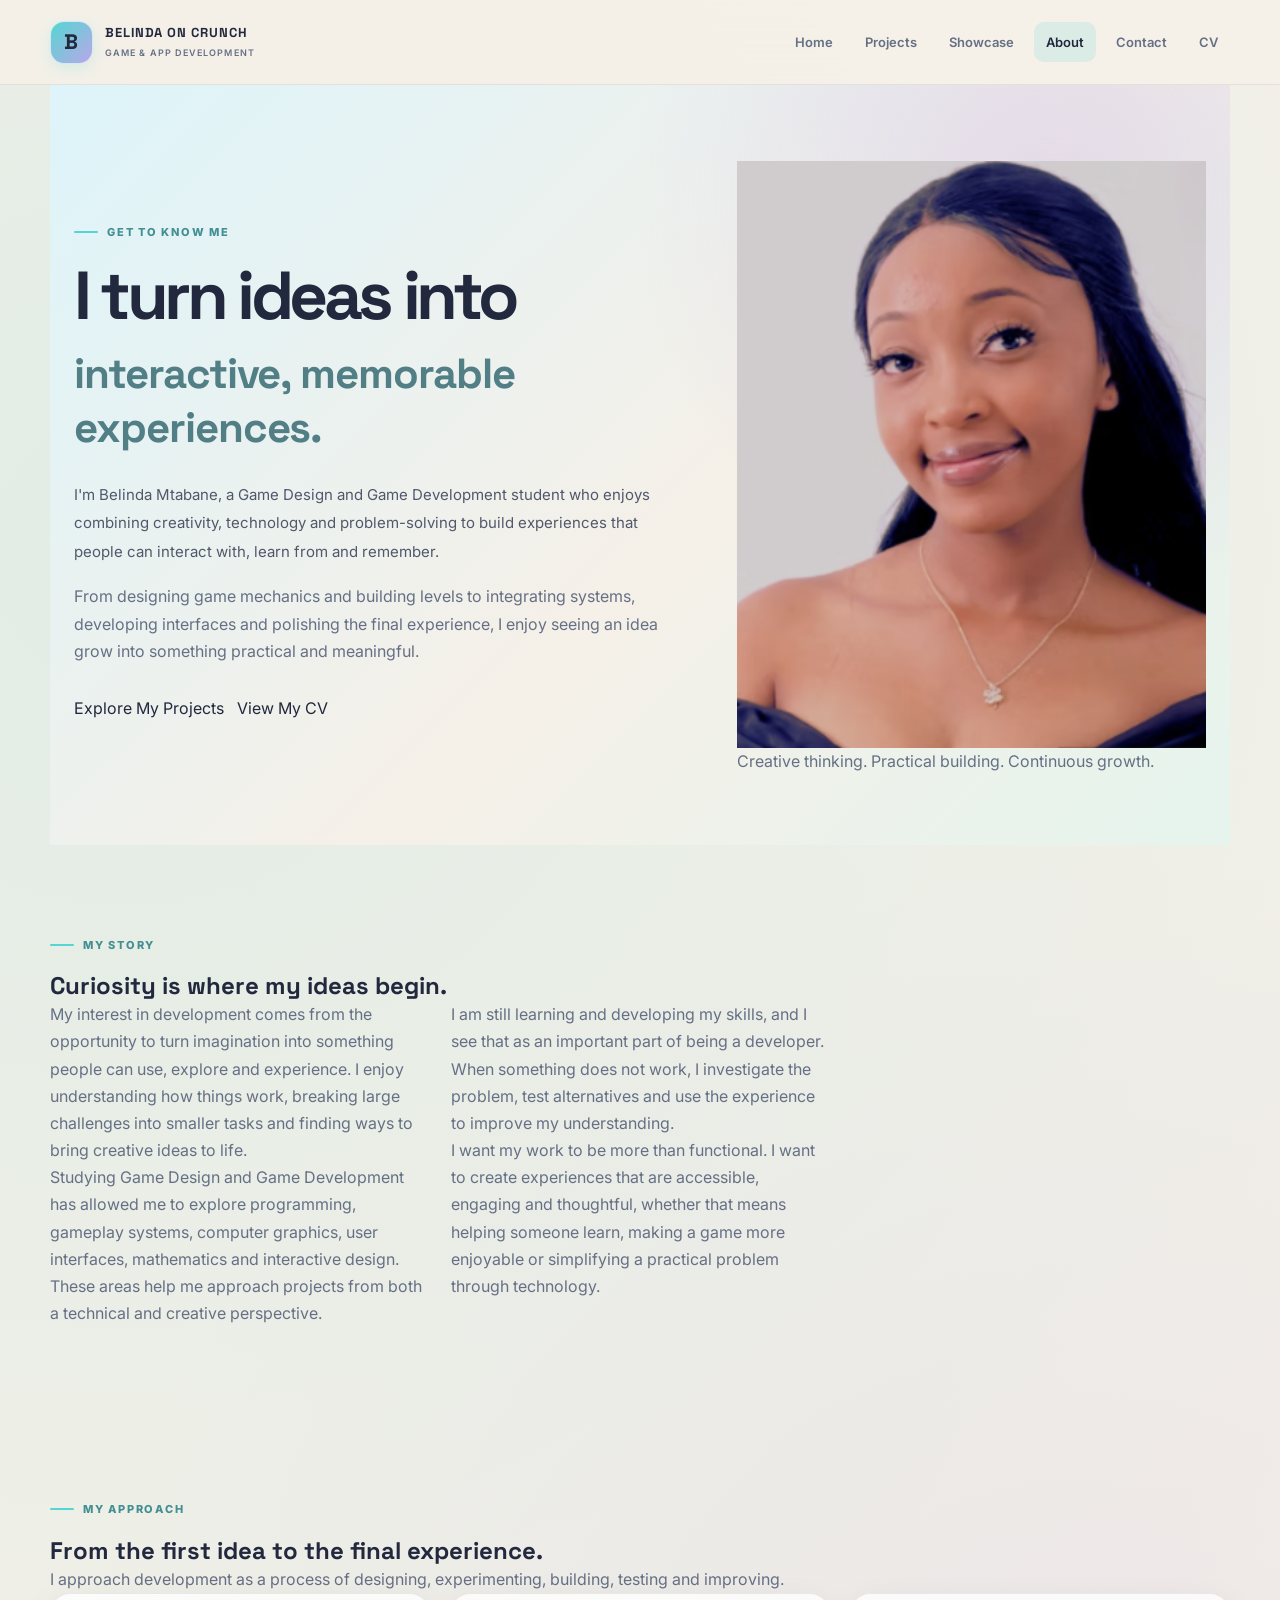
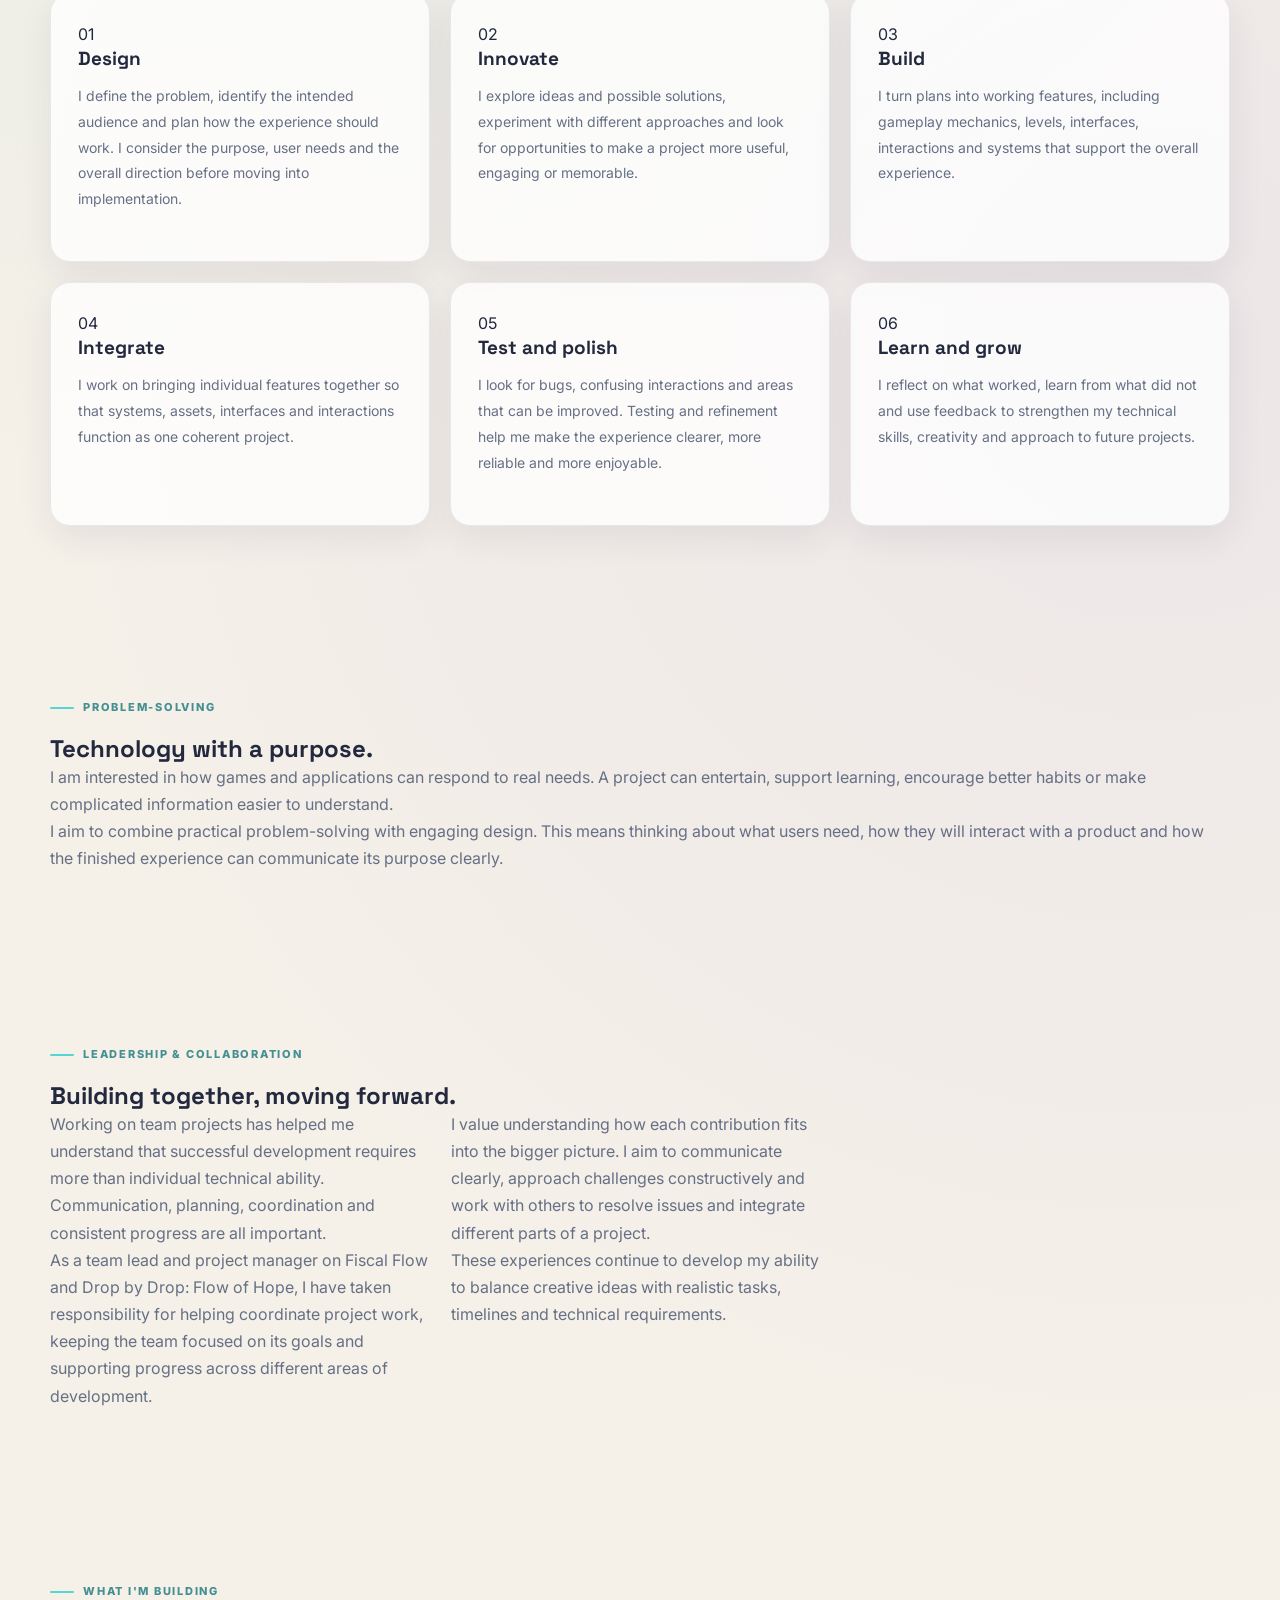
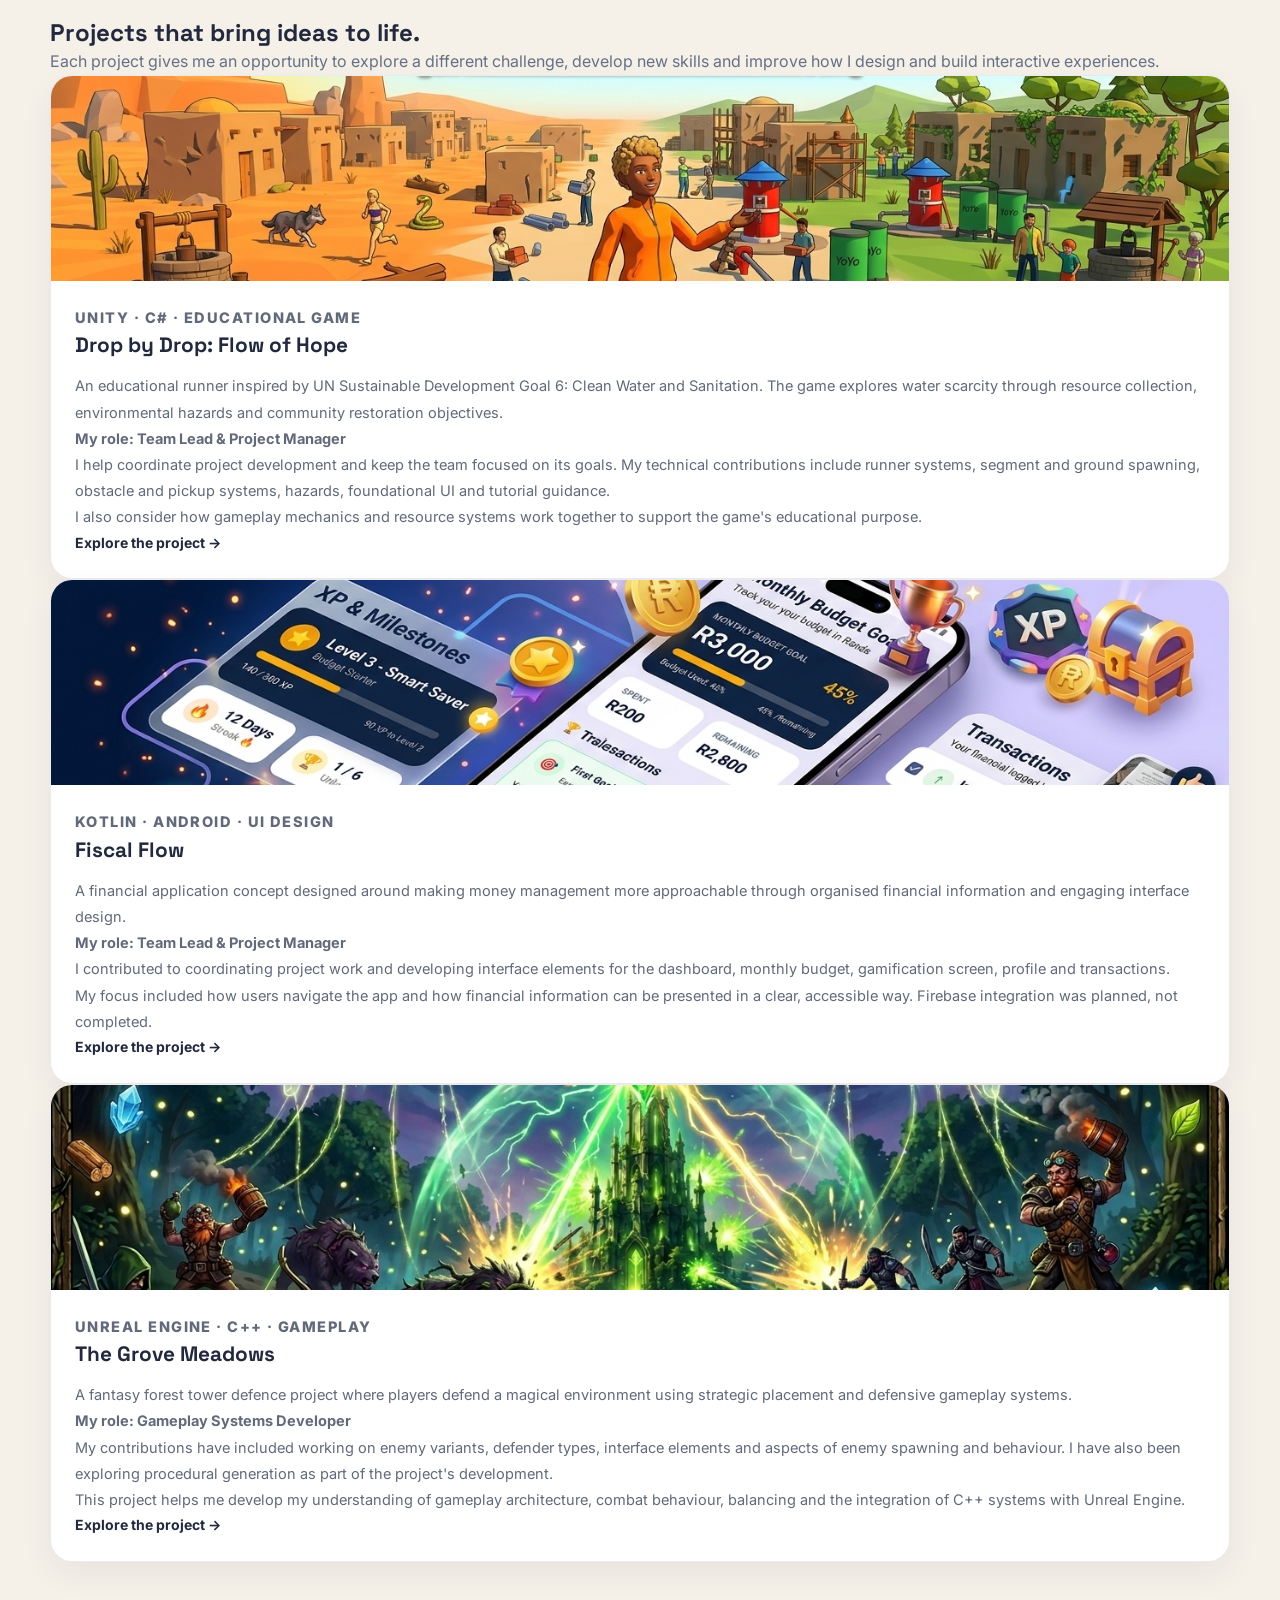
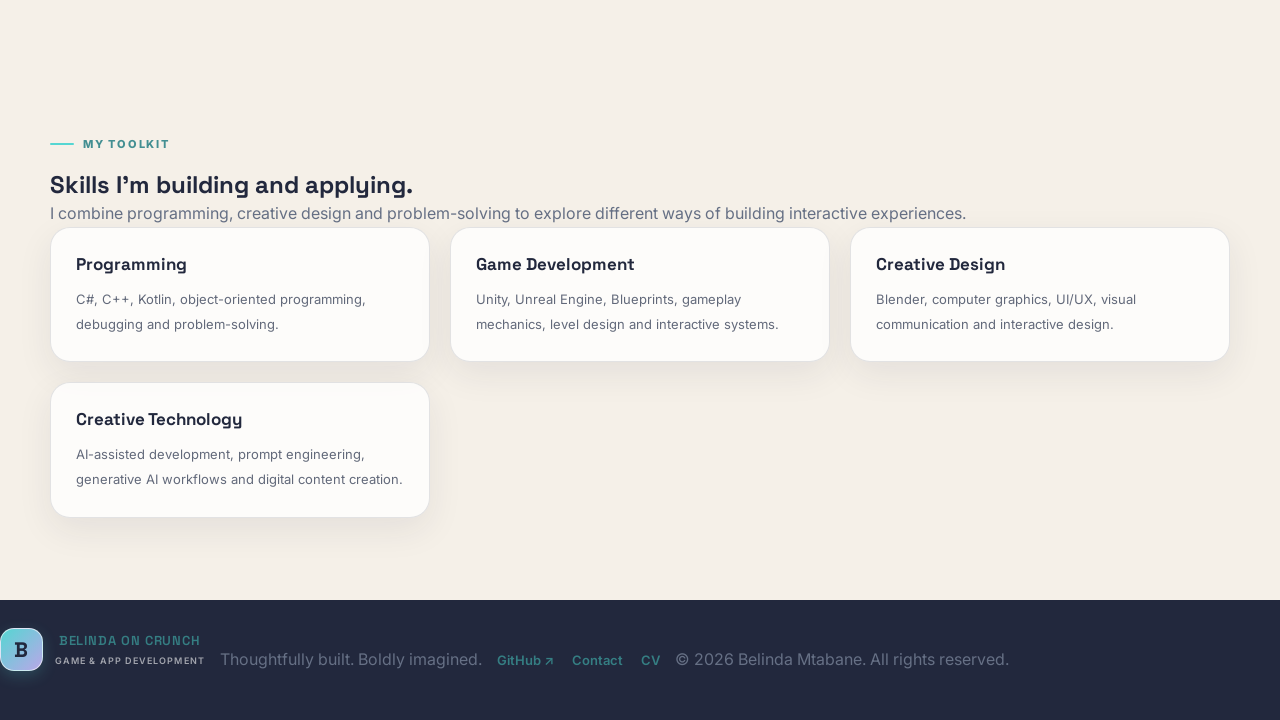
==== about.html @ 59c5e735 "Revise about page content and footer structure Updated the description meta tag, title casing, and i" ====
<!DOCTYPE html>
<html lang="en">
<head>
  <meta charset="UTF-8">
  <meta name="viewport" content="width=device-width, initial-scale=1.0">
  <meta name="theme-color" content="#22283D">
  <meta name="description" content="Learn about Belinda Mtabane, a game and app development student passionate about creative technology, interactive experiences, teamwork and practical problem-solving.">

  <title>About Belinda | Belinda on Crunch</title>

  <!-- Shared stylesheet used by the Home page -->
  <link rel="stylesheet" href="style.css">

  <!-- Shared fonts used by the Home page -->
  <link rel="preconnect" href="https://fonts.googleapis.com">
  <link rel="preconnect" href="https://fonts.gstatic.com" crossorigin>
  <link href="https://fonts.googleapis.com/css2?family=Inter:wght@400;500;600;700&family=Space+Grotesk:wght@400;500;600;700&display=swap" rel="stylesheet">
</head>

<body class="about-page">

  <!-- HEADER: MATCHES THE HOME PAGE -->
  <header class="site-header">
    <nav class="navigation" aria-label="Main navigation">

      <a class="brand" href="index.html" aria-label="Belinda on Crunch home">
        <span class="brand-mark">B</span>
        <span>BELINDA ON CRUNCH<small>GAME &amp; APP DEVELOPMENT</small></span>
      </a>

      <div class="nav-links">
        <a href="index.html">Home</a>
        <a href="projects.html">Projects</a>
        <a href="showcase.html">Showcase</a>
        <a href="about.html" aria-current="page">About</a>
        <a href="contact.html">Contact</a>
        <a href="cv.html">CV</a>
      </div>

    </nav>
  </header>

  <main>

    <!-- ABOUT HERO -->
    <section class="about-hero">
      <div class="about-container about-hero-grid">

        <div class="about-hero-content">
          <p class="eyebrow">GET TO KNOW ME</p>

          <h1>
            I turn ideas into
            <span>interactive, memorable experiences.</span>
          </h1>

          <p class="about-intro">
            I'm Belinda Mtabane, a Game Design and Game Development
            student who enjoys combining creativity, technology and
            problem-solving to build experiences that people can
            interact with, learn from and remember.
          </p>

          <p>
            From designing game mechanics and building levels to
            integrating systems, developing interfaces and polishing
            the final experience, I enjoy seeing an idea grow into
            something practical and meaningful.
          </p>

          <div class="about-hero-actions">
            <a class="btn btn-primary" href="projects.html">
              Explore My Projects
            </a>

            <a class="btn btn-secondary" href="cv.html">
              View My CV
            </a>
          </div>
        </div>

        <div class="about-hero-visual">
          <div class="about-image-frame">
            <img
              src="assets/images/belinda-portrait.png"
              alt="Portrait of Belinda Mtabane"
              class="about-portrait"
            >
          </div>

          <p class="about-image-caption">
            Creative thinking. Practical building. Continuous growth.
          </p>
        </div>

      </div>
    </section>

    <!-- MY STORY -->
    <section class="about-section">
      <div class="about-container">

        <p class="eyebrow">MY STORY</p>
        <h2>Curiosity is where my ideas begin.</h2>

        <div class="about-story-grid">

          <div>
            <p>
              My interest in development comes from the opportunity
              to turn imagination into something people can use,
              explore and experience. I enjoy understanding how
              things work, breaking large challenges into smaller
              tasks and finding ways to bring creative ideas to life.
            </p>

            <p>
              Studying Game Design and Game Development has allowed
              me to explore programming, gameplay systems, computer
              graphics, user interfaces, mathematics and interactive
              design. These areas help me approach projects from
              both a technical and creative perspective.
            </p>
          </div>

          <div>
            <p>
              I am still learning and developing my skills, and I
              see that as an important part of being a developer.
              When something does not work, I investigate the
              problem, test alternatives and use the experience
              to improve my understanding.
            </p>

            <p>
              I want my work to be more than functional. I want to
              create experiences that are accessible, engaging and
              thoughtful, whether that means helping someone learn,
              making a game more enjoyable or simplifying a
              practical problem through technology.
            </p>
          </div>

        </div>
      </div>
    </section>

    <!-- HOW I WORK -->
    <section class="about-section about-section-soft">
      <div class="about-container">

        <p class="eyebrow">MY APPROACH</p>
        <h2>From the first idea to the final experience.</h2>

        <p class="section-intro">
          I approach development as a process of designing,
          experimenting, building, testing and improving.
        </p>

        <div class="about-process-grid">

          <article class="about-process-card">
            <span class="process-number">01</span>
            <h3>Design</h3>
            <p>
              I define the problem, identify the intended audience
              and plan how the experience should work. I consider
              the purpose, user needs and the overall direction
              before moving into implementation.
            </p>
          </article>

          <article class="about-process-card">
            <span class="process-number">02</span>
            <h3>Innovate</h3>
            <p>
              I explore ideas and possible solutions, experiment
              with different approaches and look for opportunities
              to make a project more useful, engaging or memorable.
            </p>
          </article>

          <article class="about-process-card">
            <span class="process-number">03</span>
            <h3>Build</h3>
            <p>
              I turn plans into working features, including
              gameplay mechanics, levels, interfaces, interactions
              and systems that support the overall experience.
            </p>
          </article>

          <article class="about-process-card">
            <span class="process-number">04</span>
            <h3>Integrate</h3>
            <p>
              I work on bringing individual features together so
              that systems, assets, interfaces and interactions
              function as one coherent project.
            </p>
          </article>

          <article class="about-process-card">
            <span class="process-number">05</span>
            <h3>Test and polish</h3>
            <p>
              I look for bugs, confusing interactions and areas
              that can be improved. Testing and refinement help
              me make the experience clearer, more reliable
              and more enjoyable.
            </p>
          </article>

          <article class="about-process-card">
            <span class="process-number">06</span>
            <h3>Learn and grow</h3>
            <p>
              I reflect on what worked, learn from what did not
              and use feedback to strengthen my technical skills,
              creativity and approach to future projects.
            </p>
          </article>

        </div>
      </div>
    </section>

    <!-- PROBLEM SOLVING -->
    <section class="about-section">
      <div class="about-container about-highlight">

        <div>
          <p class="eyebrow">PROBLEM-SOLVING</p>
          <h2>Technology with a purpose.</h2>
        </div>

        <div>
          <p>
            I am interested in how games and applications can
            respond to real needs. A project can entertain,
            support learning, encourage better habits or make
            complicated information easier to understand.
          </p>

          <p>
            I aim to combine practical problem-solving with
            engaging design. This means thinking about what
            users need, how they will interact with a product
            and how the finished experience can communicate
            its purpose clearly.
          </p>
        </div>

      </div>
    </section>

    <!-- LEADERSHIP AND TEAMWORK -->
    <section class="about-section about-section-soft">
      <div class="about-container">

        <p class="eyebrow">LEADERSHIP &amp; COLLABORATION</p>
        <h2>Building together, moving forward.</h2>

        <div class="about-story-grid">

          <div>
            <p>
              Working on team projects has helped me understand
              that successful development requires more than
              individual technical ability. Communication,
              planning, coordination and consistent progress
              are all important.
            </p>

            <p>
              As a team lead and project manager on Fiscal Flow
              and Drop by Drop: Flow of Hope, I have taken
              responsibility for helping coordinate project work,
              keeping the team focused on its goals and supporting
              progress across different areas of development.
            </p>
          </div>

          <div>
            <p>
              I value understanding how each contribution fits
              into the bigger picture. I aim to communicate
              clearly, approach challenges constructively and
              work with others to resolve issues and integrate
              different parts of a project.
            </p>

            <p>
              These experiences continue to develop my ability
              to balance creative ideas with realistic tasks,
              timelines and technical requirements.
            </p>
          </div>

        </div>
      </div>
    </section>

    <!-- FEATURED PROJECTS WITH YOUR ROLES AND CONTRIBUTIONS -->
    <section class="about-section">
      <div class="about-container">

        <p class="eyebrow">WHAT I'M BUILDING</p>
        <h2>Projects that bring ideas to life.</h2>

        <p class="section-intro">
          Each project gives me an opportunity to explore a
          different challenge, develop new skills and improve
          how I design and build interactive experiences.
        </p>

        <div class="about-project-grid">

          <!-- DROP BY DROP -->
          <article class="about-project-card">

            <img
              src="assets/images/drop-by-drop-cover.jpg"
              alt="Drop by Drop: Flow of Hope educational game"
              loading="lazy"
            >

            <div class="about-project-content">

              <p class="project-type">
                UNITY · C# · EDUCATIONAL GAME
              </p>

              <h3>Drop by Drop: Flow of Hope</h3>

              <p>
                An educational runner inspired by UN Sustainable
                Development Goal 6: Clean Water and Sanitation.
                The game explores water scarcity through resource
                collection, environmental hazards and community
                restoration objectives.
              </p>

              <p>
                <strong>My role: Team Lead &amp; Project Manager</strong>
              </p>

              <p>
                I help coordinate project development and keep
                the team focused on its goals. My technical
                contributions include runner systems, segment
                and ground spawning, obstacle and pickup systems,
                hazards, foundational UI and tutorial guidance.
              </p>

              <p>
                I also consider how gameplay mechanics and
                resource systems work together to support the
                game's educational purpose.
              </p>

              <a href="projects/drop-by-drop.html" class="text-link">
                Explore the project →
              </a>

            </div>
          </article>

          <!-- FISCAL FLOW -->
          <article class="about-project-card">

            <img
              src="assets/images/fiscal-flow-cover.jpg"
              alt="Fiscal Flow financial application"
              loading="lazy"
            >

            <div class="about-project-content">

              <p class="project-type">
                KOTLIN · ANDROID · UI DESIGN
              </p>

              <h3>Fiscal Flow</h3>

              <p>
                A financial application concept designed around
                making money management more approachable through
                organised financial information and engaging
                interface design.
              </p>

              <p>
                <strong>My role: Team Lead &amp; Project Manager</strong>
              </p>

              <p>
                I contributed to coordinating project work and
                developing interface elements for the dashboard,
                monthly budget, gamification screen, profile
                and transactions.
              </p>

              <p>
                My focus included how users navigate the app and
                how financial information can be presented in
                a clear, accessible way. Firebase integration
                was planned, not completed.
              </p>

              <a href="projects/fiscal-flow.html" class="text-link">
                Explore the project →
              </a>

            </div>
          </article>

          <!-- THE GROVE MEADOWS -->
          <article class="about-project-card">

            <img
              src="assets/images/grove-meadows-cover.jpg"
              alt="The Grove Meadows fantasy tower defence game"
              loading="lazy"
            >

            <div class="about-project-content">

              <p class="project-type">
                UNREAL ENGINE · C++ · GAMEPLAY
              </p>

              <h3>The Grove Meadows</h3>

              <p>
                A fantasy forest tower defence project where
                players defend a magical environment using
                strategic placement and defensive gameplay systems.
              </p>

              <p>
                <strong>My role: Gameplay Systems Developer</strong>
              </p>

              <p>
                My contributions have included working on enemy
                variants, defender types, interface elements
                and aspects of enemy spawning and behaviour.
                I have also been exploring procedural generation
                as part of the project's development.
              </p>

              <p>
                This project helps me develop my understanding
                of gameplay architecture, combat behaviour,
                balancing and the integration of C++ systems
                with Unreal Engine.
              </p>

              <a href="projects/grove-meadows.html" class="text-link">
                Explore the project →
              </a>

            </div>
          </article>

        </div>
      </div>
    </section>

    <!-- SKILLS: A SHORT CREATIVE OVERVIEW, NOT A SECOND CV -->
    <section class="about-section about-section-soft">
      <div class="about-container">

        <p class="eyebrow">MY TOOLKIT</p>
        <h2>Skills I'm building and applying.</h2>

        <p class="section-intro">
          I combine programming, creative design and
          problem-solving to explore different ways of
          building interactive experiences.
        </p>

        <div class="about-skills-grid">

          <article class="about-skill-card">
            <h3>Programming</h3>
            <p>
              C#, C++, Kotlin, object-oriented programming,
              debugging and problem-solving.
            </p>
          </article>

          <article class="about-skill-card">
            <h3>Game Development</h3>
            <p>
              Unity, Unreal Engine, Blueprints, gameplay
              mechanics, level design and interactive systems.
            </p>
          </article>

          <article class="about-skill-card">
            <h3>Creative Design</h3>
            <p>
              Blender, computer graphics, UI/UX, visual
              communication and interactive design.
            </p>
          </article>

          <article class="about-skill-card">
            <h3>Creative Technology</h3>
            <p>
              AI-assisted development, prompt engineering,
              generative AI workflows and digital content creation.
            </p>
          </article>

        </div>

      </div>
    </section>

    <!-- The extra "Let's Connect" section has been removed.
         The page now ends directly with the standard website footer. -->

  </main>

  <!-- FOOTER: MATCH THE HOME PAGE -->
  <footer class="site-footer">
    <div class="footer-content">

      <a class="brand footer-brand" href="index.html"
         aria-label="Belinda on Crunch home">
        <span class="brand-mark">B</span>
        <span>BELINDA ON CRUNCH<small>GAME &amp; APP DEVELOPMENT</small></span>
      </a>

      <p>Thoughtfully built. Boldly imagined.</p>

      <div class="footer-links">
        <a
          href="https://github.com/BelindaMtabane"
          target="_blank"
          rel="noopener noreferrer"
        >GitHub ↗</a>

        <a href="contact.html">Contact</a>
        <a href="cv.html">CV</a>
      </div>

      <p class="footer-copyright">
        &copy; <span id="current-year">2026</span>
        Belinda Mtabane. All rights reserved.
      </p>

    </div>
  </footer>

  <script>
    // Keep the copyright year current while retaining the Home page wording.
    document.getElementById("current-year").textContent =
      new Date().getFullYear();
  </script>

</body>
</html>
---- style.css ----
/* =========================================
   BELINDA ON CRUNCH
   Soft Futuristic Ocean Glow
   Complete portfolio stylesheet
   ========================================= */

/* 1. COLOURS AND GLOBAL SETTINGS */

:root {
  --ice-blue: #DDF4FA;
  --turquoise: #55D6D2;
  --lilac: #B9A7E8;
  --warm-ivory: #F5F0E8;
  --sage: #9BB7A5;
  --deep-navy: #22283D;

  --navy-soft: #343B53;
  --white: #FFFFFF;
  --text-main: #252C40;
  --text-muted: #667085;
  --border-light: rgba(34, 40, 61, 0.12);

  --shadow-soft: 0 12px 35px rgba(34, 40, 61, 0.08);
  --shadow-hover: 0 20px 45px rgba(34, 40, 61, 0.14);

  --radius-small: 12px;
  --radius-medium: 20px;
  --radius-large: 30px;

  --page-width: 1180px;
}

* {
  box-sizing: border-box;
  margin: 0;
  padding: 0;
}

html {
  scroll-behavior: smooth;
  scroll-padding-top: 100px;
}

body {
  min-width: 320px;
  background:
    radial-gradient(
      circle at 10% 10%,
      rgba(85, 214, 210, 0.12),
      transparent 30%
    ),
    radial-gradient(
      circle at 90% 35%,
      rgba(185, 167, 232, 0.14),
      transparent 30%
    ),
    var(--warm-ivory);

  color: var(--text-main);
  font-family: "Inter", sans-serif;
  font-size: 16px;
  line-height: 1.7;
  overflow-wrap: break-word;
}

img {
  display: block;
  max-width: 100%;
}

a {
  color: inherit;
  text-decoration: none;
}

button,
input,
textarea,
select {
  font: inherit;
}

button,
a {
  -webkit-tap-highlight-color: transparent;
}

a:focus-visible,
button:focus-visible {
  outline: 3px solid var(--turquoise);
  outline-offset: 4px;
}

h1,
h2,
h3,
h4 {
  color: var(--deep-navy);
  font-family: "Space Grotesk", sans-serif;
  line-height: 1.2;
}

p {
  color: var(--text-muted);
}

::selection {
  background: var(--turquoise);
  color: var(--deep-navy);
}


/* 2. HEADER AND NAVIGATION */

.site-header {
  position: sticky;
  top: 0;
  z-index: 100;

  width: 100%;
  background: rgba(245, 240, 232, 0.90);
  border-bottom: 1px solid rgba(34, 40, 61, 0.08);
  backdrop-filter: blur(18px);
  -webkit-backdrop-filter: blur(18px);
}

.navigation {
  width: min(var(--page-width), calc(100% - 48px));
  min-height: 84px;
  margin: 0 auto;

  display: flex;
  align-items: center;
  justify-content: space-between;
  gap: 28px;
}

.brand {
  display: inline-flex;
  align-items: center;
  gap: 12px;
  flex-shrink: 0;

  color: var(--deep-navy);
  font-family: "Space Grotesk", sans-serif;
  font-size: 13px;
  font-weight: 700;
  letter-spacing: 0.07em;
  line-height: 1.3;
}

.brand > span:last-child {
  display: flex;
  flex-direction: column;
}

.brand small {
  margin-top: 5px;
  color: var(--text-muted);
  font-family: "Inter", sans-serif;
  font-size: 9px;
  font-weight: 600;
  letter-spacing: 0.12em;
}

.brand-mark {
  display: grid;
  place-items: center;

  width: 43px;
  height: 43px;
  flex-shrink: 0;

  color: var(--deep-navy);
  background: linear-gradient(
    135deg,
    var(--turquoise),
    var(--lilac)
  );

  border: 1px solid rgba(255, 255, 255, 0.65);
  border-radius: 14px;

  font-size: 21px;
  font-weight: 700;
  box-shadow: 0 5px 15px rgba(85, 214, 210, 0.2);
}

.nav-links {
  display: flex;
  align-items: center;
  justify-content: flex-end;
  flex-wrap: wrap;
  gap: 8px;
}

.nav-links a {
  padding: 9px 12px;
  border-radius: 10px;

  color: var(--text-muted);
  font-size: 13px;
  font-weight: 600;

  transition:
    color 0.2s ease,
    background 0.2s ease;
}

.nav-links a:hover,
.nav-links a[aria-current="page"] {
  color: var(--deep-navy);
  background: rgba(85, 214, 210, 0.17);
}


/* 3. SHARED BUTTONS AND LINKS */

.button {
  display: inline-flex;
  align-items: center;
  justify-content: center;
  gap: 12px;

  min-height: 50px;
  padding: 13px 21px;

  color: var(--deep-navy);
  background: linear-gradient(
    110deg,
    var(--turquoise),
    #A4E9E3
  );

  border: 1px solid rgba(34, 40, 61, 0.06);
  border-radius: 14px;

  font-size: 14px;
  font-weight: 700;

  box-shadow: 0 8px 20px rgba(85, 214, 210, 0.18);

  transition:
    transform 0.2s ease,
    box-shadow 0.2s ease;
}

.button:hover {
  transform: translateY(-3px);
  box-shadow: 0 13px 25px rgba(85, 214, 210, 0.28);
}

.button span {
  font-size: 18px;
}

.button-secondary {
  background: var(--white);
  border: 1px solid var(--border-light);
  box-shadow: var(--shadow-soft);
}

.button-secondary:hover {
  box-shadow: var(--shadow-hover);
}

.text-link {
  display: inline-flex;
  align-items: center;
  gap: 6px;

  color: var(--deep-navy);
  font-size: 14px;
  font-weight: 700;

  transition: color 0.2s ease;
}

.text-link:hover,
.project-link:hover {
  color: #178F91;
}

.hero-actions {
  display: flex;
  align-items: center;
  flex-wrap: wrap;
  gap: 20px;
  margin-top: 28px;
}

.project-link {
  display: inline-flex;
  align-items: center;
  gap: 8px;

  margin-top: 18px;
  color: var(--deep-navy);

  font-size: 13px;
  font-weight: 700;

  transition:
    color 0.2s ease,
    gap 0.2s ease;
}

.project-link:hover {
  gap: 12px;
}


/* 4. HOMEPAGE HERO */

.hero {
  width: min(var(--page-width), calc(100% - 48px));
  min-height: 610px;
  margin: 0 auto;
  padding: 76px 0 70px;

  display: grid;
  grid-template-columns: minmax(0, 1.12fr) minmax(320px, 0.88fr);
  align-items: center;
  gap: 70px;
}

.hero-content {
  max-width: 650px;
}

.eyebrow {
  display: inline-flex;
  align-items: center;
  gap: 9px;

  margin-bottom: 18px;
  color: #438F92;

  font-size: 11px;
  font-weight: 800;
  letter-spacing: 0.16em;
  text-transform: uppercase;
}

.eyebrow::before {
  content: "";
  width: 24px;
  height: 2px;
  background: var(--turquoise);
  border-radius: 5px;
}

.hero h1 {
  margin-bottom: 25px;
  font-size: clamp(42px, 5.3vw, 70px);
  font-weight: 700;
  letter-spacing: -0.065em;
  line-height: 1.08;
}

.gradient-text {
  color: transparent;
  background: linear-gradient(
    100deg,
    #329FA4 5%,
    #8A78C8 55%,
    #4D9B83 100%
  );
  background-clip: text;
  -webkit-background-clip: text;
}

.hero-description {
  max-width: 580px;
  font-size: 16px;
  line-height: 1.9;
}

.hero-tags {
  display: flex;
  flex-wrap: wrap;
  gap: 10px;
  margin-top: 30px;
}

.hero-tags span,
.project-tags span {
  display: inline-flex;
  align-items: center;

  padding: 7px 12px;
  color: var(--navy-soft);

  background: rgba(255, 255, 255, 0.72);
  border: 1px solid var(--border-light);
  border-radius: 999px;

  font-size: 11px;
  font-weight: 600;
}


/* 5. DEVELOPER PROFILE PANEL */

.developer-panel {
  position: relative;
  isolation: isolate;
  overflow: hidden;

  padding: 26px;

  background: rgba(255, 255, 255, 0.83);
  border: 1px solid rgba(255, 255, 255, 0.9);
  border-radius: var(--radius-large);

  box-shadow: var(--shadow-soft);
}

.developer-panel::before {
  content: "";
  position: absolute;
  top: -100px;
  right: -100px;
  z-index: -1;

  width: 230px;
  height: 230px;

  background: rgba(85, 214, 210, 0.15);
  border-radius: 50%;
  filter: blur(8px);
}

.panel-top {
  display: flex;
  align-items: center;
  justify-content: space-between;
  gap: 10px;

  margin-bottom: 23px;

  color: var(--text-muted);
  font-size: 10px;
  font-weight: 800;
  letter-spacing: 0.12em;
}

.panel-indicator {
  padding: 5px 9px;
  color: #318D83;
  background: #E2F7EE;
  border-radius: 999px;
  font-size: 9px;
}

.avatar-placeholder {
  position: relative;
  isolation: isolate;
  overflow: hidden;

  width: 100%;
  height: 255px;
  margin-bottom: 23px;

  background: linear-gradient(
    135deg,
    var(--ice-blue),
    #E8E1FA,
    #E0F3E7
  );

  border: 1px solid rgba(34, 40, 61, 0.08);
  border-radius: 20px;
}

/* Portrait image — clean image without circular borders */
.avatar-placeholder img.profile-image {
  position: relative;
  z-index: 1;
  display: block;
  width: 100%;
  height: 100%;
  max-width: 100%;
  object-fit: cover;
  object-position: center;
  border: none;
  outline: none;
  box-shadow: none;
  border-radius: 0;
}

.orbit-one {
  width: 210px;
  height: 210px;
  top: 20px;
  right: -55px;
}

.orbit-two {
  width: 270px;
  height: 270px;
  top: 50px;
  left: -125px;
}

.developer-panel h2 {
  margin-bottom: 8px;
  font-size: 25px;
  letter-spacing: -0.04em;
}

.developer-panel > p {
  font-size: 13px;
}

.panel-divider {
  height: 1px;
  margin: 22px 0;
  background: var(--border-light);
}

.profile-row {
  display: flex;
  justify-content: space-between;
  align-items: flex-start;
  gap: 15px;

  padding: 9px 0;
  font-size: 12px;
}

.profile-row > span {
  color: var(--text-muted);
}

.profile-row strong {
  color: var(--deep-navy);
  font-size: 12px;
  text-align: right;
}

.panel-footer {
  display: flex;
  align-items: center;
  gap: 9px;

  margin-top: 20px;
  padding-top: 17px;

  border-top: 1px solid var(--border-light);

  color: var(--text-muted);
  font-size: 9px;
  font-weight: 800;
  letter-spacing: 0.08em;
}

.tiny-sparkle {
  color: #7F70BE;
  font-size: 18px;
}


/* 6. GENERAL SECTION STYLING */

.section {
  width: min(var(--page-width), calc(100% - 48px));
  margin: 0 auto;
  padding: 85px 0;
}

.projects-section {
  width: 100%;
  max-width: none;
  padding: 85px max(24px, calc((100% - var(--page-width)) / 2));

  background: linear-gradient(
    180deg,
    rgba(221, 244, 250, 0.48),
    rgba(245, 240, 232, 0.35)
  );
}

.section-heading {
  max-width: 700px;
  margin: 0 auto 45px;
  text-align: center;
}

.section-heading .eyebrow {
  justify-content: center;
}

.section-heading h2 {
  margin-bottom: 17px;
  font-size: clamp(30px, 4vw, 44px);
  letter-spacing: -0.055em;
}

.section-heading > p:last-child {
  max-width: 590px;
  margin: 0 auto;
  font-size: 14px;
  line-height: 1.9;
}

.accent {
  color: #459E9E;
}


/* 7. PROJECT CARDS AND GRID */

.project-grid {
  display: grid;
  grid-template-columns: repeat(3, minmax(0, 1fr));
  gap: 24px;
}

.project-card {
  min-width: 0;
  overflow: hidden;

  display: flex;
  flex-direction: column;

  background: rgba(255, 255, 255, 0.92);
  border: 1px solid rgba(34, 40, 61, 0.08);
  border-radius: var(--radius-medium);

  box-shadow: 0 7px 24px rgba(34, 40, 61, 0.045);

  transition:
    transform 0.25s ease,
    box-shadow 0.25s ease;
}

.project-card:hover {
  transform: translateY(-6px);
  box-shadow: var(--shadow-hover);
}

/* *** FIX: Keep every project image within a consistent frame. */
.project-visual {
  position: relative;
  isolation: isolate;
  overflow: hidden;

  width: 100%;
  height: 240px;
  flex-shrink: 0;

  background: linear-gradient(
    135deg,
    var(--ice-blue),
    #D8E9E8,
    #E6DDF8
  );

  border-radius: 0;
}

/* *** FIX: Prevent project images from stretching outside their boxes. */
.project-visual .project-image {
  position: relative;
  z-index: 0;

  display: block;
  width: 100%;
  height: 100%;
  max-width: 100%;

  object-fit: cover;
  object-position: center;

  transition: transform 0.45s ease;
}

.project-card:hover .project-image {
  transform: scale(1.04);
}

/* *** FIX: Place captions on top of the image. */
.project-visual .visual-caption {
  position: absolute;
  left: 15px;
  bottom: 15px;
  z-index: 2;

  max-width: calc(100% - 30px);
  padding: 7px 11px;

  color: var(--deep-navy);
  background: rgba(255, 255, 255, 0.88);
  border: 1px solid rgba(255, 255, 255, 0.75);
  border-radius: 8px;

  font-size: 9px;
  font-weight: 800;
  letter-spacing: 0.13em;

  backdrop-filter: blur(8px);
  -webkit-backdrop-filter: blur(8px);
}

.visual-water {
  background: linear-gradient(135deg, #C7EEF6, #8BCED6);
}

.visual-finance {
  background: linear-gradient(135deg, #E8E0FA, #C9D5F5);
}

.visual-forest {
  background: linear-gradient(135deg, #CFE5D2, #A3C4AD);
}

.project-content {
  display: flex;
  flex-direction: column;
  align-items: flex-start;
  flex: 1;

  padding: 23px;
}

.project-meta {
  display: flex;
  align-items: center;
  justify-content: space-between;
  flex-wrap: wrap;
  gap: 10px;

  width: 100%;
  margin-bottom: 19px;
}

.project-type {
  color: #6B7891;
  font-size: 9px;
  font-weight: 800;
  letter-spacing: 0.1em;
}

.status {
  padding: 5px 9px;
  border-radius: 999px;

  font-size: 9px;
  font-weight: 700;
}

.status-active {
  color: #357D70;
  background: #E0F4E9;
}

.status-planned {
  color: #7160A8;
  background: #EEE8FC;
}

.project-content h3 {
  margin-bottom: 12px;
  font-size: 21px;
  letter-spacing: -0.035em;
}

.project-content > p {
  margin-bottom: 18px;
  font-size: 12px;
  line-height: 1.9;
}

.project-tags {
  display: flex;
  flex-wrap: wrap;
  gap: 7px;
  margin-top: auto;
}

.project-tags span {
  padding: 6px 9px;
  font-size: 9px;
}

.project-content .project-link {
  margin-top: 23px;
}


/* 8. SKILLS GRID */

.skills-section {
  padding-top: 95px;
  padding-bottom: 95px;
}

.skills-grid {
  display: grid;
  grid-template-columns: repeat(4, minmax(0, 1fr));
  gap: 18px;

  margin-bottom: 30px;
}

.skill-card {
  padding: 27px 20px;
  background: rgba(255, 255, 255, 0.78);
  border: 1px solid var(--border-light);
  border-radius: var(--radius-medium);

  transition:
    transform 0.2s ease,
    box-shadow 0.2s ease;
}

.skill-card:hover {
  transform: translateY(-4px);
  box-shadow: var(--shadow-soft);
}

.skill-icon {
  display: grid;
  place-items: center;

  width: 43px;
  height: 43px;
  margin-bottom: 21px;

  color: var(--deep-navy);
  background: linear-gradient(
    135deg,
    rgba(85, 214, 210, 0.5),
    rgba(185, 167, 232, 0.45)
  );

  border-radius: 13px;
  font-size: 20px;
  font-weight: 700;
}

.skill-card h3 {
  margin-bottom: 9px;
  font-size: 17px;
}

.skill-card p {
  font-size: 12px;
  line-height: 1.8;
}


/* 9. SHOWCASE AND PRINCIPLE CARDS */

.principle-grid {
  display: grid;
  grid-template-columns: repeat(3, minmax(0, 1fr));
  gap: 22px;
}

.principle-card {
  padding: 30px;

  background: rgba(255, 255, 255, 0.78);
  border: 1px solid var(--border-light);
  border-radius: var(--radius-medium);

  transition:
    transform 0.25s ease,
    box-shadow 0.25s ease;
}

.principle-card:hover {
  transform: translateY(-5px);
  box-shadow: var(--shadow-soft);
}

.card-symbol {
  display: grid;
  place-items: center;

  width: 48px;
  height: 48px;
  margin-bottom: 21px;

  color: var(--deep-navy);
  background: linear-gradient(
    135deg,
    var(--ice-blue),
    #E8E0FA
  );

  border-radius: 15px;
  font-size: 23px;
}

.principle-card h3 {
  margin-bottom: 12px;
  font-size: 21px;
}

.principle-card p {
  font-size: 13px;
  line-height: 1.9;
}


/* 10. FOOTER */

footer {
  padding: 48px 24px 28px;

  background: var(--deep-navy);
  color: var(--white);
  text-align: center;
}

.footer-brand {
  justify-content: center;
  margin-bottom: 20px;
  color: var(--white);
}

.footer-brand small {
  color: rgba(255, 255, 255, 0.58);
}

footer > p {
  color: rgba(255, 255, 255, 0.7);
  font-size: 13px;
}

.footer-links {
  display: flex;
  justify-content: center;
  flex-wrap: wrap;
  gap: 25px;

  margin: 25px 0;
}

.footer-links a {
  color: var(--ice-blue);
  font-size: 12px;
  font-weight: 600;

  transition: color 0.2s ease;
}

.footer-links a:hover {
  color: var(--turquoise);
}

footer .copyright {
  margin-top: 27px;
  padding-top: 22px;
  border-top: 1px solid rgba(255, 255, 255, 0.12);

  font-size: 11px;
}


/* 11. GENERAL PAGE COMPONENTS
   These styles can also be used on your other pages. */

.page-hero {
  width: min(var(--page-width), calc(100% - 48px));
  margin: 0 auto;
  padding: 75px 0 45px;
}

.page-hero h1 {
  margin-bottom: 20px;
  font-size: clamp(38px, 5vw, 60px);
  letter-spacing: -0.055em;
}

.page-hero > p:last-child {
  max-width: 700px;
  font-size: 15px;
  line-height: 1.9;
}

.content-section {
  width: min(var(--page-width), calc(100% - 48px));
  margin: 0 auto;
  padding: 40px 0 85px;
}

.content-panel {
  padding: 30px;
  background: rgba(255, 255, 255, 0.8);
  border: 1px solid var(--border-light);
  border-radius: var(--radius-medium);
  box-shadow: var(--shadow-soft);
}

.content-panel h2,
.content-panel h3 {
  margin-bottom: 14px;
}

.content-panel p {
  margin-bottom: 16px;
  font-size: 14px;
  line-height: 1.9;
}

.content-panel p:last-child {
  margin-bottom: 0;
}


/* 12. SHOWCASE GALLERY IMAGE SUPPORT */

.showcase-grid {
  display: grid;
  grid-template-columns: repeat(3, minmax(0, 1fr));
  gap: 22px;
}

.showcase-item {
  overflow: hidden;
  background: var(--white);
  border: 1px solid var(--border-light);
  border-radius: var(--radius-medium);
  box-shadow: var(--shadow-soft);
}

.showcase-item img {
  display: block;
  width: 100%;
  height: 240px;
  object-fit: cover;
  object-position: center;
}

.showcase-item h3 {
  padding: 18px 18px 8px;
  font-size: 18px;
}

.showcase-item p {
  padding: 0 18px 20px;
  font-size: 12px;
  line-height: 1.8;
}


/* 13. VIDEO EMBED SUPPORT */

.video-grid {
  display: grid;
  grid-template-columns: repeat(2, minmax(0, 1fr));
  gap: 25px;
}

.video-card {
  overflow: hidden;
  background: var(--white);
  border: 1px solid var(--border-light);
  border-radius: var(--radius-medium);
  box-shadow: var(--shadow-soft);
}

.video-frame {
  width: 100%;
  aspect-ratio: 16 / 9;
  background: var(--deep-navy);
}

.video-frame iframe {
  display: block;
  width: 100%;
  height: 100%;
  border: 0;
}

.video-card h3 {
  padding: 20px 20px 8px;
  font-size: 19px;
}

.video-card p {
  padding: 0 20px 22px;
  font-size: 13px;
}


/* 14. CONTACT FORM SUPPORT */

.contact-form {
  display: grid;
  gap: 18px;
}

.form-group {
  display: grid;
  gap: 8px;
}

.form-group label {
  color: var(--deep-navy);
  font-size: 13px;
  font-weight: 700;
}

.form-group input,
.form-group textarea,
.form-group select {
  width: 100%;
  padding: 13px 15px;

  color: var(--deep-navy);
  background: var(--white);

  border: 1px solid rgba(34, 40, 61, 0.18);
  border-radius: 12px;

  outline: none;
  transition:
    border-color 0.2s ease,
    box-shadow 0.2s ease;
}

.form-group textarea {
  min-height: 140px;
  resize: vertical;
}

.form-group input:focus,
.form-group textarea:focus,
.form-group select:focus {
  border-color: #55BDB9;
  box-shadow: 0 0 0 4px rgba(85, 214, 210, 0.15);
}


/* 15. RESPONSIVE DESIGN: TABLETS */

@media (max-width: 1000px) {
  .navigation {
    width: min(100% - 36px, var(--page-width));
    padding: 15px 0;
    flex-direction: column;
    align-items: flex-start;
    gap: 15px;
  }

  .nav-links {
    width: 100%;
    justify-content: flex-start;
    gap: 5px;
  }

  .nav-links a {
    padding: 8px 10px;
  }

  .hero {
    grid-template-columns: minmax(0, 1fr) minmax(280px, 0.85fr);
    gap: 35px;
    padding-top: 60px;
  }

  .hero h1 {
    font-size: clamp(40px, 5.5vw, 58px);
  }

  .project-grid {
    grid-template-columns: repeat(2, minmax(0, 1fr));
  }

  .project-card:last-child {
    grid-column: 1 / -1;
    max-width: calc(50% - 12px);
  }

  .skills-grid {
    grid-template-columns: repeat(2, minmax(0, 1fr));
  }

  .principle-grid {
    grid-template-columns: repeat(2, minmax(0, 1fr));
  }

  .showcase-grid {
    grid-template-columns: repeat(2, minmax(0, 1fr));
  }
}


/* 16. RESPONSIVE DESIGN: MOBILE */

@media (max-width: 680px) {
  html {
    scroll-padding-top: 20px;
  }

  .navigation {
    width: calc(100% - 32px);
    min-height: auto;
    gap: 14px;
  }

  .brand {
    font-size: 12px;
  }

  .brand-mark {
    width: 39px;
    height: 39px;
  }

  .nav-links {
    display: flex;
    flex-wrap: wrap;
    gap: 4px;
  }

  .nav-links a {
    padding: 7px 9px;
    font-size: 11px;
  }

  .hero {
    width: calc(100% - 36px);
    min-height: auto;
    grid-template-columns: 1fr;
    gap: 38px;
    padding: 55px 0;
  }

  .hero h1 {
    font-size: clamp(39px, 10vw, 54px);
  }

  .hero-description {
    font-size: 14px;
  }

  .hero-actions {
    align-items: flex-start;
    gap: 17px;
  }

  .developer-panel {
    padding: 21px;
  }

  .avatar-placeholder {
    height: 260px;
  }

  .section {
    width: calc(100% - 36px);
    padding: 60px 0;
  }

  .projects-section {
    width: 100%;
    padding: 60px 18px;
  }

  .section-heading {
    margin-bottom: 32px;
  }

  .section-heading h2 {
    font-size: 31px;
  }

  .project-grid {
    grid-template-columns: 1fr;
    gap: 22px;
  }

  .project-card:last-child {
    grid-column: auto;
    max-width: none;
  }

  .project-visual {
    height: 230px;
  }

  .project-content {
    padding: 21px;
  }

  .skills-grid {
    grid-template-columns: 1fr;
    gap: 14px;
  }

  .skill-card {
    padding: 22px;
  }

  .principle-grid {
    grid-template-columns: 1fr;
    gap: 16px;
  }

  .principle-card {
    padding: 24px;
  }

  .page-hero,
  .content-section {
    width: calc(100% - 36px);
  }

  .page-hero {
    padding: 55px 0 30px;
  }

  .page-hero h1 {
    font-size: 39px;
  }

  .content-panel {
    padding: 22px;
  }

  .showcase-grid,
  .video-grid {
    grid-template-columns: 1fr;
  }

  .showcase-item img {
    height: 220px;
  }

  footer {
    padding: 40px 18px 24px;
  }

  .footer-links {
    gap: 20px;
  }
}


/* 17. REDUCED MOTION ACCESSIBILITY */

@media (prefers-reduced-motion: reduce) {
  *,
  *::before,
  *::after {
    scroll-behavior: auto !important;
    animation-duration: 0.01ms !important;
    animation-iteration-count: 1 !important;
    transition-duration: 0.01ms !important;
  }
}

/* *** REMOVE DECORATIVE CIRCLES AROUND THE PORTRAIT *** */
.avatar-placeholder .orbit,
.avatar-placeholder .orbit-one,
.avatar-placeholder .orbit-two {
  display: none !important;
  border: none !important;
  background: none !important;
  box-shadow: none !important;
}

/* *** REMOVE ANY CIRCLE DECORATIONS FROM THE CONTAINER *** */
.avatar-placeholder::before,
.avatar-placeholder::after {
  content: none !important;
  display: none !important;
}

/* =========================================
   ABOUT PAGE — BELINDA ON CRUNCH
   Soft Futuristic Ocean Glow
   ========================================= */

/* Keep the About page consistent with the main site. */
.about-page {
  background: #F5F0E8;
  color: #22283D;
}

/* Make the current navigation page easy to identify. */
.about-page .main-nav a.active {
  color: #22283D;
  background: #DDF4FA;
  border-radius: 20px;
  padding: 9px 14px;
}

/* ABOUT HERO */
.about-hero {
  position: relative;
  overflow: hidden;
  padding: 90px 0 100px;
  background:
    radial-gradient(
      circle at 85% 15%,
      rgba(185, 167, 232, 0.30),
      transparent 35%
    ),
    linear-gradient(
      135deg,
      #DDF4FA 0%,
      #F5F0E8 55%,
      #E5F4ED 100%
    );
}

.about-hero-grid {
  display: grid;
  grid-template-columns: 1.2fr 0.8fr;
  align-items: center;
  gap: 65px;
}

.about-eyebrow {
  margin: 0 0 18px;
  color: #357E83;
  font-size: 0.76rem;
  font-weight: 800;
  letter-spacing: 0.17em;
  line-height: 1.6;
}

.about-hero h1 {
  margin: 0 0 24px;
  color: #22283D;
  font-size: clamp(2.6rem, 5vw, 4.8rem);
  line-height: 1.08;
  letter-spacing: -0.045em;
}

.about-hero h1 span {
  display: block;
  margin-top: 14px;
  color: #527F86;
  font-size: 0.62em;
  line-height: 1.3;
  letter-spacing: -0.025em;
}

.about-intro {
  max-width: 650px;
  margin: 0 0 17px;
  color: #51586B;
  font-size: 1.02rem;
  line-height: 1.9;
}

.about-hero-actions {
  display: flex;
  flex-wrap: wrap;
  gap: 13px;
  margin-top: 30px;
}

/* PORTRAIT PANEL */
.about-portrait-panel {
  position: relative;
  isolation: isolate;
  width: 100%;
  max-width: 390px;
  justify-self: center;
  padding: 12px;
  border: 1px solid rgba(85, 214, 210, 0.55);
  border-radius: 28px;
  background: rgba(255, 255, 255, 0.38);
  box-shadow: 0 24px 65px rgba(34, 40, 61, 0.12);
}

.about-portrait-glow {
  position: absolute;
  inset: -20px;
  z-index: -1;
  border-radius: 35px;
  background: linear-gradient(
    135deg,
    rgba(85, 214, 210, 0.25),
    rgba(185, 167, 232, 0.30)
  );
  filter: blur(25px);
  pointer-events: none;
}

.about-portrait {
  display: block;
  width: 100%;
  aspect-ratio: 4 / 5;
  object-fit: cover;
  object-position: center;
  border: none;
  border-radius: 19px;
  outline: none;
  box-shadow: none;
}

.about-portrait-caption {
  display: flex;
  align-items: center;
  gap: 10px;
  padding: 16px 7px 5px;
  color: #22283D;
  font-size: 0.88rem;
  font-weight: 600;
}

.about-caption-dot {
  width: 9px;
  height: 9px;
  flex-shrink: 0;
  border-radius: 50%;
  background: #55D6D2;
  box-shadow: 0 0 12px rgba(85, 214, 210, 0.7);
}

/* SHARED SECTION LAYOUT */
.about-section {
  padding: 85px 0;
}

.about-section-heading {
  max-width: 720px;
  margin: 0 auto 42px;
  text-align: center;
}

.about-section-heading h2,
.about-approach-grid h2,
.about-closing h2 {
  margin: 0 0 17px;
  color: #22283D;
  font-size: clamp(2rem, 4vw, 3.2rem);
  line-height: 1.2;
  letter-spacing: -0.035em;
}

.about-section-heading > p:last-child {
  max-width: 620px;
  margin: 0 auto;
  color: #62697A;
  line-height: 1.8;
}

/* MY STORY CARDS */
.about-story-grid {
  display: grid;
  grid-template-columns: repeat(3, minmax(0, 1fr));
  gap: 22px;
}

.about-info-card,
.about-skill-card {
  padding: 30px;
  border: 1px solid rgba(34, 40, 61, 0.08);
  border-radius: 22px;
  background: rgba(255, 255, 255, 0.7);
  box-shadow: 0 12px 32px rgba(34, 40, 61, 0.045);
  transition:
    transform 0.25s ease,
    box-shadow 0.25s ease;
}

.about-info-card:hover,
.about-skill-card:hover {
  transform: translateY(-5px);
  box-shadow: 0 18px 38px rgba(34, 40, 61, 0.09);
}

.about-card-number {
  display: inline-flex;
  align-items: center;
  justify-content: center;
  width: 43px;
  height: 43px;
  margin-bottom: 25px;
  border-radius: 14px;
  background: #DDF4FA;
  color: #357E83;
  font-size: 0.9rem;
  font-weight: 800;
}

.about-info-card h3,
.about-skill-card h3 {
  margin: 0 0 12px;
  color: #22283D;
  font-size: 1.18rem;
  line-height: 1.4;
}

.about-info-card p,
.about-skill-card p {
  margin: 0;
  color: #62697A;
  font-size: 0.95rem;
  line-height: 1.85;
}

/* MY APPROACH */
.about-approach-section {
  background: linear-gradient(
    135deg,
    #E8E3F7,
    #E6F7F5
  );
}

.about-approach-grid {
  display: grid;
  grid-template-columns: 0.9fr 1.1fr;
  align-items: start;
  gap: 65px;
}

.about-approach-grid h2 {
  max-width: 470px;
}

.about-approach-copy p {
  margin: 0 0 19px;
  color: #51586B;
  line-height: 1.95;
}

/* SKILLS */
.about-skills-grid {
  display: grid;
  grid-template-columns: repeat(2, minmax(0, 1fr));
  gap: 20px;
}

.about-skill-icon {
  display: flex;
  align-items: center;
  justify-content: center;
  width: 46px;
  height: 46px;
  margin-bottom: 22px;
  border-radius: 15px;
  background: linear-gradient(135deg, #DDF4FA, #E8E3F7);
  color: #357E83;
  font-size: 0.8rem;
  font-weight: 800;
}

.about-skills-note {
  margin: 26px 0 0;
  color: #62697A;
  font-size: 0.9rem;
  line-height: 1.8;
  text-align: center;
}

/* PROJECT CASE STUDY PREVIEWS */
.about-projects-section {
  background: #F0F7F5;
}

.about-project-list {
  display: grid;
  grid-template-columns: repeat(3, minmax(0, 1fr));
  align-items: stretch;
  gap: 23px;
}

.about-project-card {
  display: flex;
  flex-direction: column;
  overflow: hidden;
  min-width: 0;
  border: 1px solid rgba(34, 40, 61, 0.09);
  border-radius: 22px;
  background: #FFFFFF;
  box-shadow: 0 12px 32px rgba(34, 40, 61, 0.06);
  transition:
    transform 0.25s ease,
    box-shadow 0.25s ease;
}

.about-project-card:hover {
  transform: translateY(-5px);
  box-shadow: 0 18px 38px rgba(34, 40, 61, 0.11);
}

.about-project-card > img {
  display: block;
  width: 100%;
  height: 205px;
  object-fit: cover;
  object-position: center;
  background: #DDF4FA;
}

.about-project-content {
  display: flex;
  flex: 1;
  flex-direction: column;
  align-items: flex-start;
  padding: 24px;
}

.about-project-type {
  margin: 0 0 11px;
  color: #357E83;
  font-size: 0.72rem;
  font-weight: 800;
  letter-spacing: 0.1em;
}

.about-project-content h3 {
  margin: 0 0 13px;
  color: #22283D;
  font-size: 1.3rem;
  line-height: 1.4;
}

.about-project-content > p:not(.about-project-type) {
  color: #62697A;
  font-size: 0.91rem;
  line-height: 1.8;
}

.about-project-role {
  margin-top: 8px;
}

.about-project-role strong {
  color: #22283D;
}

.about-project-content .about-project-status {
  margin-top: auto;
  padding-top: 13px;
  color: #527F86;
  font-size: 0.82rem;
  font-weight: 600;
}

.about-projects-action {
  display: flex;
  justify-content: center;
  margin-top: 38px;
}

/* CLOSING SECTION */
.about-closing {
  padding: 90px 0;
  background:
    radial-gradient(
      circle at 15% 20%,
      rgba(85, 214, 210, 0.18),
      transparent 35%
    ),
    linear-gradient(135deg, #22283D, #303B55);
}

.about-closing-content {
  max-width: 820px;
  text-align: center;
}

.about-closing .about-eyebrow {
  color: #8DE5E0;
}

.about-closing h2 {
  color: #FFFFFF;
}

.about-closing-content > p:not(.about-eyebrow) {
  max-width: 670px;
  margin: 0 auto;
  color: #E0E5EF;
  line-height: 1.9;
}

.about-closing .about-hero-actions {
  justify-content: center;
}

/* FOOTER */
.about-page .site-footer {
  padding: 24px 0;
}

.about-page .footer-content {
  display: flex;
  flex-wrap: wrap;
  align-items: center;
  justify-content: space-between;
  gap: 15px;
}

.about-page .footer-content p {
  margin: 0;
}

.about-page .footer-content a {
  color: #357E83;
  font-weight: 600;
  text-decoration: none;
}

/* KEYBOARD ACCESSIBILITY */
.about-page a:focus-visible {
  outline: 3px solid #357E83;
  outline-offset: 4px;
}

/* RESPONSIVE TABLET LAYOUT */
@media (max-width: 900px) {
  .about-hero-grid {
    grid-template-columns: 1fr 0.8fr;
    gap: 35px;
  }

  .about-story-grid {
    grid-template-columns: 1fr;
  }

  .about-approach-grid {
    grid-template-columns: 1fr;
    gap: 20px;
  }

  .about-project-list {
    grid-template-columns: repeat(2, minmax(0, 1fr));
  }
}

/* RESPONSIVE MOBILE LAYOUT */
@media (max-width: 600px) {
  .about-hero {
    padding: 55px 0 65px;
  }

  .about-hero-grid {
    grid-template-columns: 1fr;
    gap: 38px;
  }

  .about-hero h1 {
    font-size: clamp(2.35rem, 11vw, 3.4rem);
  }

  .about-intro {
    font-size: 0.96rem;
  }

  .about-portrait-panel {
    max-width: 320px;
  }

  .about-section {
    padding: 60px 0;
  }

  .about-section-heading {
    margin-bottom: 30px;
  }

  .about-skills-grid,
  .about-project-list {
    grid-template-columns: 1fr;
  }

  .about-info-card,
  .about-skill-card {
    padding: 24px;
  }

  .about-project-card > img {
    height: 220px;
  }

  .about-hero-actions {
    flex-direction: column;
    align-items: stretch;
  }

  .about-hero-actions .btn {
    width: 100%;
    text-align: center;
  }

  .about-closing {
    padding: 65px 0;
  }

  .about-page .footer-content {
    flex-direction: column;
    text-align: center;
  }
}

/* RESPECT REDUCED-MOTION PREFERENCES */
@media (prefers-reduced-motion: reduce) {
  .about-page *,
  .about-page *::before,
  .about-page *::after {
    scroll-behavior: auto !important;
    animation-duration: 0.01ms !important;
    transition-duration: 0.01ms !important;
  }
}
/* =========================================
   ABOUT PAGE — EXTENDED STYLES
   Uses the existing homepage design system.
   ========================================= */

.about-page {
  background:
    radial-gradient(
      circle at 10% 10%,
      rgba(85, 214, 210, 0.12),
      transparent 30%
    ),
    radial-gradient(
      circle at 90% 35%,
      rgba(185, 167, 232, 0.14),
      transparent 30%
    ),
    var(--warm-ivory);
}

/* Consistent page width */
.about-container {
  width: min(var(--page-width), calc(100% - 48px));
  margin: 0 auto;
}

/* ABOUT HERO */
.about-hero {
  width: min(var(--page-width), calc(100% - 48px));
  min-height: 610px;
  margin: 0 auto;
  padding: 76px 0 70px;
  display: grid;
  align-items: center;
}

.about-hero-grid {
  display: grid;
  grid-template-columns: minmax(0, 1.12fr) minmax(300px, 0.88fr);
  align-items: center;
  gap: 65px;
}

.about-hero-text {
  min-width: 0;
}

.about-hero h1 {
  margin-bottom: 25px;
  font-size: clamp(42px, 5.3vw, 70px);
  font-weight: 700;
  letter-spacing: -0.065em;
  line-height: 1.08;
}

.about-hero h1 .gradient-text {
  display: block;
  margin-top: 12px;
  font-size: 0.78em;
  line-height: 1.18;
}

.about-intro {
  max-width: 640px;
  margin-bottom: 17px;
  font-size: 15px;
  line-height: 1.9;
}

.about-hero .hero-actions {
  gap: 12px;
}

.about-hero .hero-tags {
  gap: 9px;
}

/* PROFILE PANEL — matches homepage developer panel */
.about-developer-panel {
  align-self: center;
  min-width: 0;
}

.about-portrait-wrap {
  width: 100%;
  height: 255px;
  margin-bottom: 23px;
  overflow: hidden;
  border: 1px solid var(--border-light);
  border-radius: var(--radius-medium);
  background: linear-gradient(
    135deg,
    var(--ice-blue),
    #E8E1FA,
    #E0F3E7
  );
}

.about-portrait {
  display: block;
  width: 100%;
  height: 100%;
  object-fit: cover;
  object-position: center;
  border: none;
  outline: none;
  border-radius: 0;
  box-shadow: none;
}

.about-developer-panel h2 {
  margin-bottom: 8px;
  font-size: 25px;
}

.about-developer-panel > p {
  font-size: 14px;
  line-height: 1.8;
}

/* GENERAL ABOUT SECTIONS */
.about-section,
.about-team-section,
.about-education-section,
.about-goals-section {
  padding: 82px 0;
}

.about-page .section-heading {
  max-width: 760px;
  margin: 0 auto 42px;
  text-align: center;
}

.about-page .section-heading h2 {
  margin-bottom: 18px;
  font-size: clamp(30px, 4vw, 44px);
  letter-spacing: -0.04em;
}

.about-page .section-heading > p:last-child {
  max-width: 690px;
  margin: 0 auto;
  line-height: 1.9;
}

.about-story-content {
  max-width: 900px;
  margin: 0 auto;
}

.about-story-content p {
  margin-bottom: 20px;
  font-size: 15px;
  line-height: 1.95;
}

.about-story-content p:last-child {
  margin-bottom: 0;
}

/* DEVELOPMENT PROCESS */
.about-approach-section {
  background: linear-gradient(
    135deg,
    rgba(221, 244, 250, 0.85),
    rgba(232, 227, 247, 0.8),
    rgba(245, 240, 232, 0.9)
  );
}

.about-process-grid {
  display: grid;
  grid-template-columns: repeat(3, minmax(0, 1fr));
  gap: 20px;
}

.about-process-card {
  display: flex;
  flex-direction: column;
  align-items: flex-start;
  min-width: 0;
  padding: 27px;
  border: 1px solid rgba(34, 40, 61, 0.09);
  border-radius: var(--radius-medium);
  background: rgba(255, 255, 255, 0.78);
  box-shadow: var(--shadow-soft);
  transition: transform 0.22s ease, box-shadow 0.22s ease;
}

.about-process-card:hover,
.about-team-card:hover,
.about-experience-card:hover {
  transform: translateY(-4px);
  box-shadow: var(--shadow-hover);
}

.about-process-number {
  display: grid;
  place-items: center;
  width: 44px;
  height: 44px;
  margin-bottom: 22px;
  border-radius: 14px;
  background: linear-gradient(
    135deg,
    var(--ice-blue),
    #E8E1FA
  );
  color: var(--deep-navy);
  font-weight: 800;
}

.about-process-card h3 {
  margin-bottom: 12px;
  font-size: 19px;
}

.about-process-card p {
  margin-bottom: 22px;
  font-size: 14px;
  line-height: 1.85;
}

.about-process-tag {
  margin-top: auto;
  padding: 7px 11px;
  border: 1px solid rgba(85, 214, 210, 0.35);
  border-radius: 999px;
  background: rgba(221, 244, 250, 0.7);
  color: #357E83;
  font-size: 11px;
  font-weight: 700;
}

/* CREATIVE THINKING */
.about-thinking-grid {
  display: grid;
  grid-template-columns: minmax(0, 0.85fr) minmax(0, 1.15fr);
  align-items: start;
  gap: 65px;
}

.about-thinking-heading h2 {
  margin-bottom: 18px;
  font-size: clamp(30px, 4vw, 44px);
  letter-spacing: -0.04em;
}

.about-thinking-heading > p:last-child {
  line-height: 1.9;
}

.about-thinking-content {
  display: grid;
  gap: 25px;
}

.about-thinking-item {
  display: grid;
  grid-template-columns: 45px minmax(0, 1fr);
  gap: 17px;
  align-items: start;
}

.about-thinking-symbol {
  display: grid;
  place-items: center;
  width: 43px;
  height: 43px;
  border-radius: 14px;
  background: linear-gradient(
    135deg,
    var(--ice-blue),
    #E8E1FA
  );
  color: #357E83;
  font-size: 20px;
  font-weight: 700;
}

.about-thinking-item h3 {
  margin-bottom: 7px;
  font-size: 17px;
}

.about-thinking-item p {
  font-size: 14px;
  line-height: 1.85;
}

/* TEAMWORK */
.about-team-section {
  background: rgba(221, 244, 250, 0.42);
}

.about-team-intro {
  max-width: 900px;
  margin: 0 auto 35px;
}

.about-team-intro p {
  margin-bottom: 16px;
  line-height: 1.9;
}

.about-team-grid {
  display: grid;
  grid-template-columns: repeat(3, minmax(0, 1fr));
  gap: 20px;
  align-items: stretch;
}

.about-team-card {
  display: flex;
  flex-direction: column;
  min-width: 0;
  padding: 25px;
  border: 1px solid var(--border-light);
  border-radius: var(--radius-medium);
  background: rgba(255, 255, 255, 0.92);
  box-shadow: var(--shadow-soft);
  transition: transform 0.22s ease, box-shadow 0.22s ease;
}

.about-team-top {
  display: flex;
  justify-content: space-between;
  align-items: center;
  gap: 10px;
  margin-bottom: 20px;
}

.about-team-label {
  color: #357E83;
  font-size: 10px;
  font-weight: 800;
  letter-spacing: 0.1em;
}

.about-team-number {
  display: grid;
  place-items: center;
  width: 35px;
  height: 35px;
  border-radius: 11px;
  background: var(--ice-blue);
  color: var(--deep-navy);
  font-size: 12px;
  font-weight: 800;
}

.about-team-card h3 {
  margin-bottom: 10px;
  font-size: 21px;
}

.about-team-card > p {
  font-size: 13px;
  line-height: 1.85;
}

.about-team-card .about-project-type {
  margin-bottom: 13px;
  color: #357E83;
  font-weight: 800;
  letter-spacing: 0.09em;
}

.about-role-block {
  margin-top: 20px;
  padding-top: 17px;
  border-top: 1px solid var(--border-light);
}

.about-role-block h4 {
  margin-bottom: 8px;
  color: var(--deep-navy);
  font-size: 14px;
}

.about-role-block p {
  margin-bottom: 9px;
  font-size: 13px;
  line-height: 1.85;
}

.about-role-block strong {
  color: var(--deep-navy);
}

.about-team-card .about-project-status {
  margin-top: 20px;
  color: #357E83;
  font-size: 12px;
  font-weight: 700;
}

.about-team-card .project-link {
  align-self: flex-start;
  margin-top: auto;
  padding-top: 17px;
}

.about-team-note {
  margin-top: 28px;
  padding: 22px 25px;
  border-left: 4px solid var(--turquoise);
  border-radius: 0 14px 14px 0;
  background: rgba(255, 255, 255, 0.8);
  color: var(--text-muted);
  font-size: 14px;
  line-height: 1.9;
}

.about-team-note strong {
  color: var(--deep-navy);
}

/* SKILLS */
.about-skills-grid {
  display: grid;
  grid-template-columns: repeat(3, minmax(0, 1fr));
  gap: 20px;
}

.about-skill-card {
  min-width: 0;
  padding: 25px;
  border: 1px solid var(--border-light);
  border-radius: var(--radius-medium);
  background: rgba(255, 255, 255, 0.78);
  box-shadow: var(--shadow-soft);
  transition: transform 0.22s ease, box-shadow 0.22s ease;
}

.about-skill-card:hover {
  transform: translateY(-4px);
  box-shadow: var(--shadow-hover);
}

.about-skill-icon {
  display: grid;
  place-items: center;
  width: 46px;
  height: 46px;
  margin-bottom: 19px;
  border-radius: 14px;
  background: linear-gradient(
    135deg,
    var(--ice-blue),
    #E8E1FA
  );
  color: #357E83;
  font-size: 17px;
  font-weight: 800;
}

.about-skill-card h3 {
  margin-bottom: 10px;
  font-size: 17px;
}

.about-skill-card p {
  font-size: 13px;
  line-height: 1.9;
}

.about-skills-note {
  max-width: 850px;
  margin: 25px auto 0;
  text-align: center;
  font-size: 13px;
  line-height: 1.9;
}

/* EDUCATION */
.about-education-section {
  background: linear-gradient(
    135deg,
    rgba(232, 227, 247, 0.65),
    rgba(221, 244, 250, 0.7)
  );
}

.about-education-grid {
  display: grid;
  grid-template-columns: minmax(0, 0.8fr) minmax(0, 1.2fr);
  align-items: start;
  gap: 55px;
}

.about-education-grid > div:first-child h2 {
  margin-bottom: 18px;
  font-size: clamp(30px, 4vw, 43px);
  letter-spacing: -0.04em;
}

.about-education-grid > div:first-child > p:last-child {
  line-height: 1.9;
}

.about-education-card {
  padding: 30px;
  border: 1px solid rgba(34, 40, 61, 0.1);
  border-radius: var(--radius-medium);
  background: rgba(255, 255, 255, 0.86);
  box-shadow: var(--shadow-soft);
}

.about-education-date {
  display: inline-block;
  margin-bottom: 15px;
  color: #357E83;
  font-size: 12px;
  font-weight: 800;
  letter-spacing: 0.08em;
}

.about-education-card h3 {
  margin-bottom: 9px;
  font-size: 22px;
}

.about-education-card .about-education-place {
  margin-bottom: 12px;
  color: var(--deep-navy);
  font-weight: 700;
}

.about-education-card > p {
  margin-bottom: 22px;
  font-size: 14px;
}

.about-education-card h4 {
  margin-bottom: 13px;
  font-size: 14px;
}

.about-education-tags {
  display: flex;
  flex-wrap: wrap;
  gap: 8px;
}

.about-education-tags span {
  padding: 7px 10px;
  border: 1px solid var(--border-light);
  border-radius: 999px;
  background: var(--white);
  color: var(--navy-soft);
  font-size: 11px;
  font-weight: 600;
}

/* EXPERIENCE */
.about-experience-list {
  display: grid;
  gap: 18px;
  max-width: 950px;
  margin: 0 auto;
}

.about-experience-card {
  padding: 27px 30px;
  border: 1px solid var(--border-light);
  border-radius: var(--radius-medium);
  background: rgba(255, 255, 255, 0.82);
  box-shadow: var(--shadow-soft);
  transition: transform 0.22s ease, box-shadow 0.22s ease;
}

.about-experience-heading {
  display: flex;
  align-items: flex-start;
  justify-content: space-between;
  gap: 20px;
  margin-bottom: 17px;
}

.about-experience-type {
  margin-bottom: 7px;
  color: #357E83;
  font-size: 10px;
  font-weight: 800;
  letter-spacing: 0.12em;
}

.about-experience-heading h3 {
  margin-bottom: 6px;
  font-size: 20px;
}

.about-experience-place {
  font-size: 13px;
  font-weight: 600;
}

.about-experience-date {
  flex-shrink: 0;
  padding: 7px 10px;
  border-radius: 999px;
  background: var(--ice-blue);
  color: #357E83;
  font-size: 11px;
  font-weight: 700;
}

.about-experience-card > p {
  margin-bottom: 12px;
  font-size: 14px;
  line-height: 1.85;
}

.about-experience-card ul {
  padding-left: 20px;
  color: var(--text-muted);
}

.about-experience-card li {
  margin-bottom: 7px;
  padding-left: 3px;
  font-size: 13px;
  line-height: 1.8;
}

.about-experience-card li::marker {
  color: #357E83;
}

/* GOALS */
.about-goals-section {
  background: linear-gradient(
    135deg,
    rgba(221, 244, 250, 0.65),
    rgba(245, 240, 232, 0.9)
  );
}

.about-goals-grid {
  display: grid;
  grid-template-columns: minmax(0, 0.8fr) minmax(0, 1.2fr);
  align-items: start;
  gap: 55px;
}

.about-goals-grid > div:first-child h2 {
  font-size: clamp(30px, 4vw, 43px);
  letter-spacing: -0.04em;
}

.about-goals-content > p {
  margin-bottom: 25px;
  line-height: 1.9;
}

.about-goal-item {
  display: grid;
  grid-template-columns: 40px minmax(0, 1fr);
  gap: 15px;
  margin-bottom: 23px;
}

.about-goal-item > span {
  display: grid;
  place-items: center;
  width: 38px;
  height: 38px;
  border-radius: 12px;
  background: linear-gradient(
    135deg,
    var(--turquoise),
    var(--lilac)
  );
  color: var(--deep-navy);
  font-size: 12px;
  font-weight: 800;
}

.about-goal-item h3 {
  margin-bottom: 7px;
  font-size: 16px;
}

.about-goal-item p {
  font-size: 13px;
  line-height: 1.85;
}

/* CONTACT / CLOSING */
.about-closing {
  padding: 85px 24px;
  background:
    radial-gradient(
      circle at 15% 20%,
      rgba(85, 214, 210, 0.18),
      transparent 35%
    ),
    linear-gradient(135deg, #22283D, #343B53);
}

.about-closing-content {
  max-width: 820px;
  text-align: center;
}

.about-closing .eyebrow {
  color: #8DE5E0;
}

.about-closing h2 {
  margin-bottom: 20px;
  color: var(--white);
  font-size: clamp(32px, 4.5vw, 48px);
  letter-spacing: -0.04em;
}

.about-closing-content > p:not(.eyebrow) {
  max-width: 680px;
  margin: 0 auto;
  color: #E0E5EF;
  line-height: 1.9;
}

.about-closing-actions {
  justify-content: center;
}

.about-closing .button-secondary {
  color: var(--deep-navy);
}

/* FOOTER: PRESERVE THE HOMEPAGE FOOTER STYLE */
.about-page footer {
  display: flex;
  flex-wrap: wrap;
  align-items: center;
  justify-content: space-between;
  gap: 20px;
}

.about-page .footer-brand {
  flex-shrink: 0;
}

.about-page .footer-links {
  display: flex;
  flex-wrap: wrap;
  gap: 18px;
}

.about-page .footer-links a {
  font-size: 13px;
  font-weight: 600;
}

.about-page .copyright {
  flex-basis: 100%;
}

/* MOBILE AND TABLET RESPONSIVENESS */
@media (max-width: 1000px) {
  .about-hero-grid {
    grid-template-columns: minmax(0, 1fr) minmax(270px, 0.8fr);
    gap: 35px;
  }

  .about-process-grid,
  .about-team-grid {
    grid-template-columns: repeat(2, minmax(0, 1fr));
  }

  .about-skills-grid {
    grid-template-columns: repeat(2, minmax(0, 1fr));
  }

  .about-thinking-grid,
  .about-education-grid,
  .about-goals-grid {
    gap: 35px;
  }
}

@media (max-width: 720px) {
  .about-hero {
    width: calc(100% - 36px);
    padding: 48px 0 55px;
  }

  .about-container {
    width: calc(100% - 36px);
  }

  .about-hero-grid,
  .about-thinking-grid,
  .about-education-grid,
  .about-goals-grid {
    grid-template-columns: 1fr;
    gap: 32px;
  }

  .about-hero h1 {
    font-size: clamp(38px, 10vw, 55px);
  }

  .about-portrait-wrap {
    height: 290px;
  }

  .about-process-grid,
  .about-team-grid,
  .about-skills-grid {
    grid-template-columns: 1fr;
  }

  .about-section,
  .about-team-section,
  .about-education-section,
  .about-goals-section {
    padding: 58px 0;
  }

  .about-page .section-heading {
    margin-bottom: 30px;
  }

  .about-experience-heading {
    flex-direction: column;
    gap: 10px;
  }

  .about-closing {
    padding: 60px 18px;
  }

  .about-closing-actions {
    flex-direction: column;
    align-items: stretch;
  }

  .about-closing-actions .button {
    width: 100%;
  }

  .about-page footer {
    flex-direction: column;
    align-items: flex-start;
  }
}

@media (max-width: 420px) {
  .about-hero {
    width: calc(100% - 28px);
  }

  .about-container {
    width: calc(100% - 28px);
  }

  .about-hero h1 {
    font-size: 36px;
  }

  .about-process-card,
  .about-team-card,
  .about-skill-card,
  .about-education-card,
  .about-experience-card {
    padding: 21px;
  }

  .about-thinking-item {
    grid-template-columns: 37px minmax(0, 1fr);
    gap: 12px;
  }

  .about-thinking-symbol {
    width: 37px;
    height: 37px;
  }
}

/* ACCESSIBILITY: REDUCE MOTION WHEN REQUESTED */
@media (prefers-reduced-motion: reduce) {
  .about-page *,
  .about-page *::before,
  .about-page *::after {
    scroll-behavior: auto !important;
    animation-duration: 0.01ms !important;
    transition-duration: 0.01ms !important;
  }
}
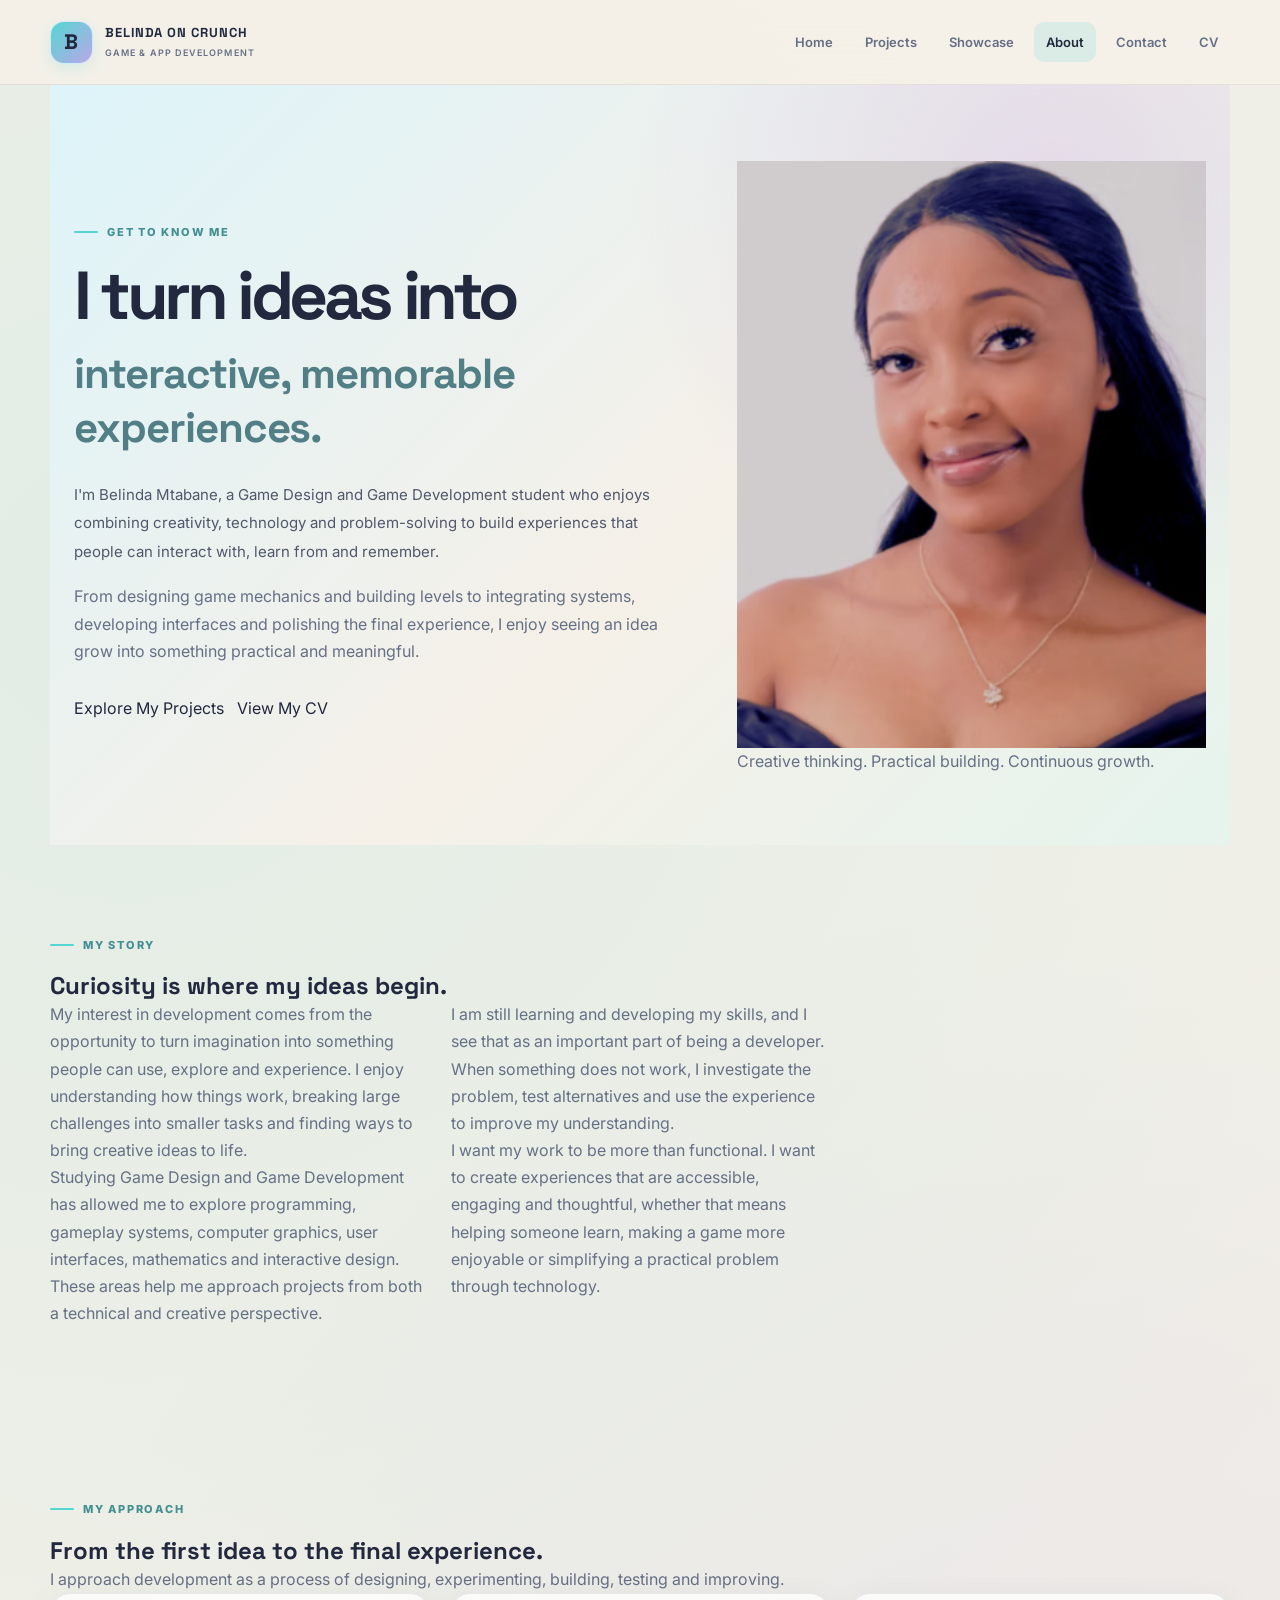
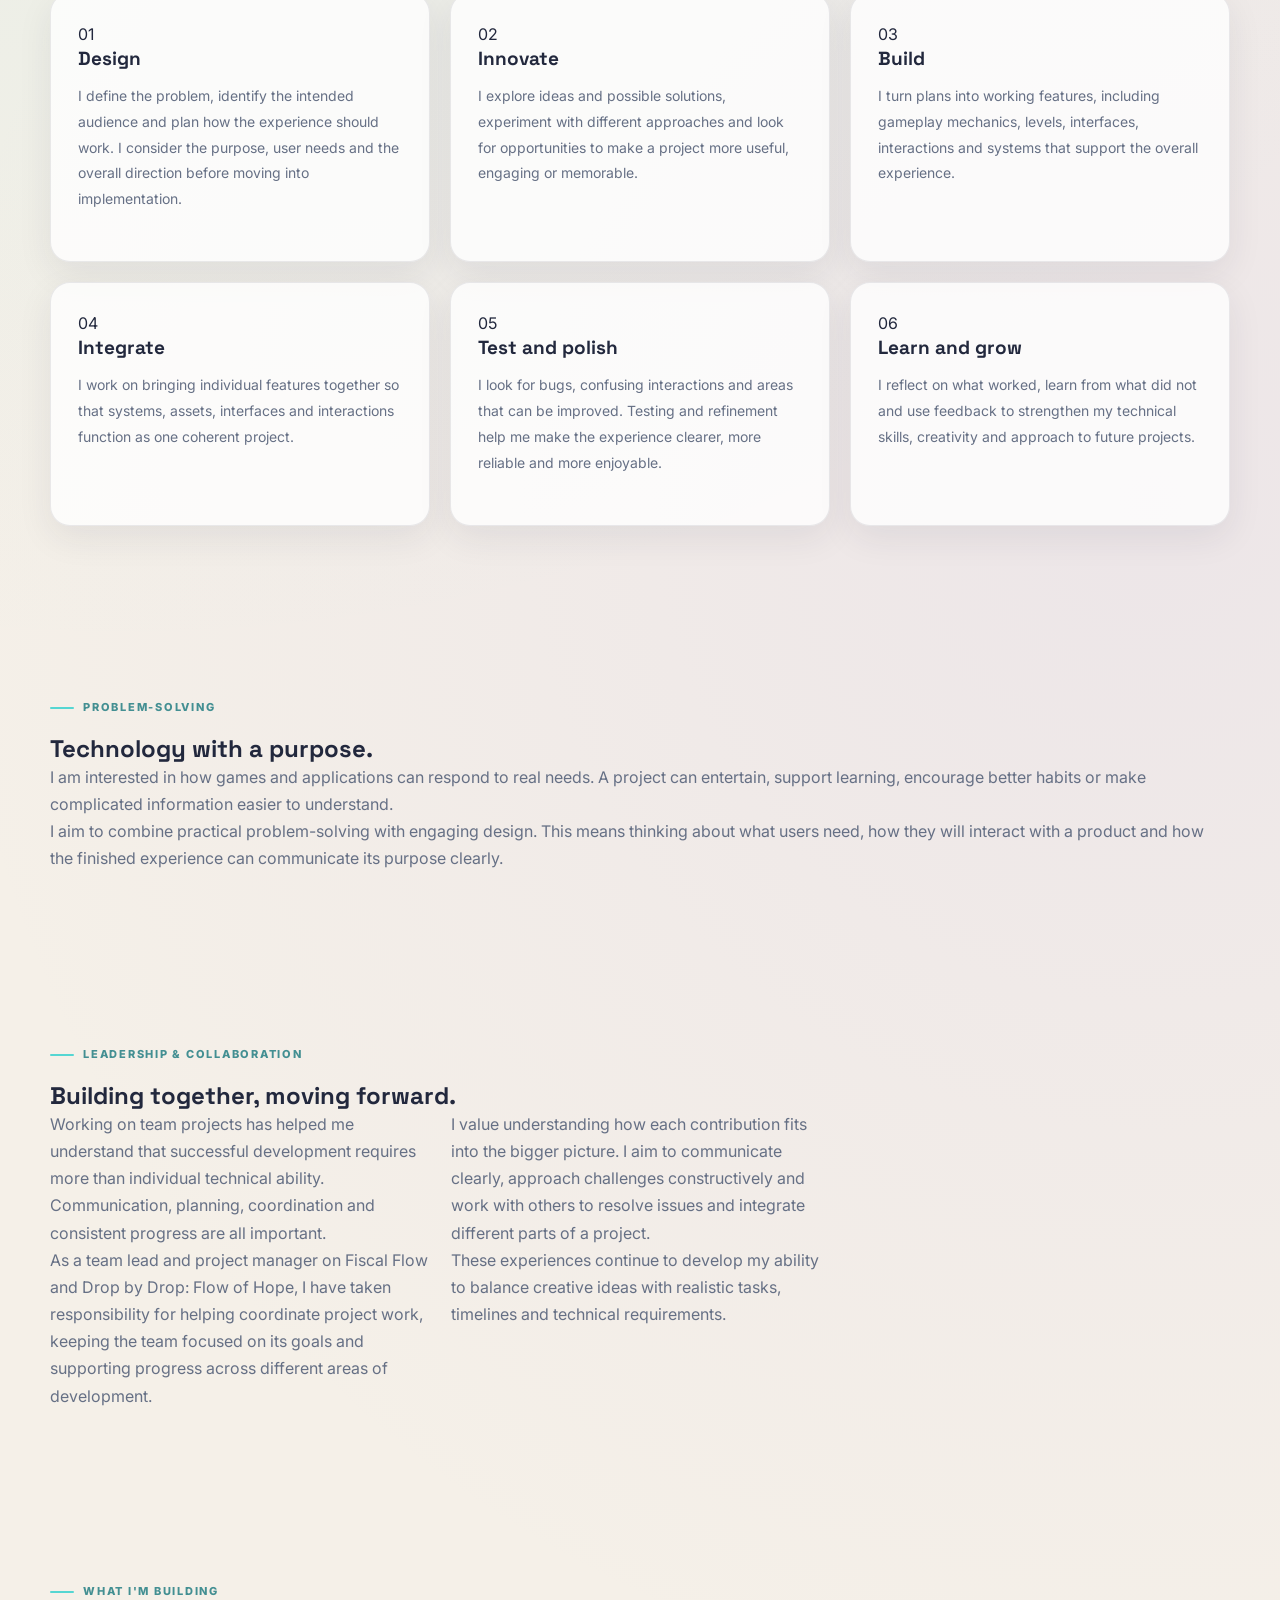
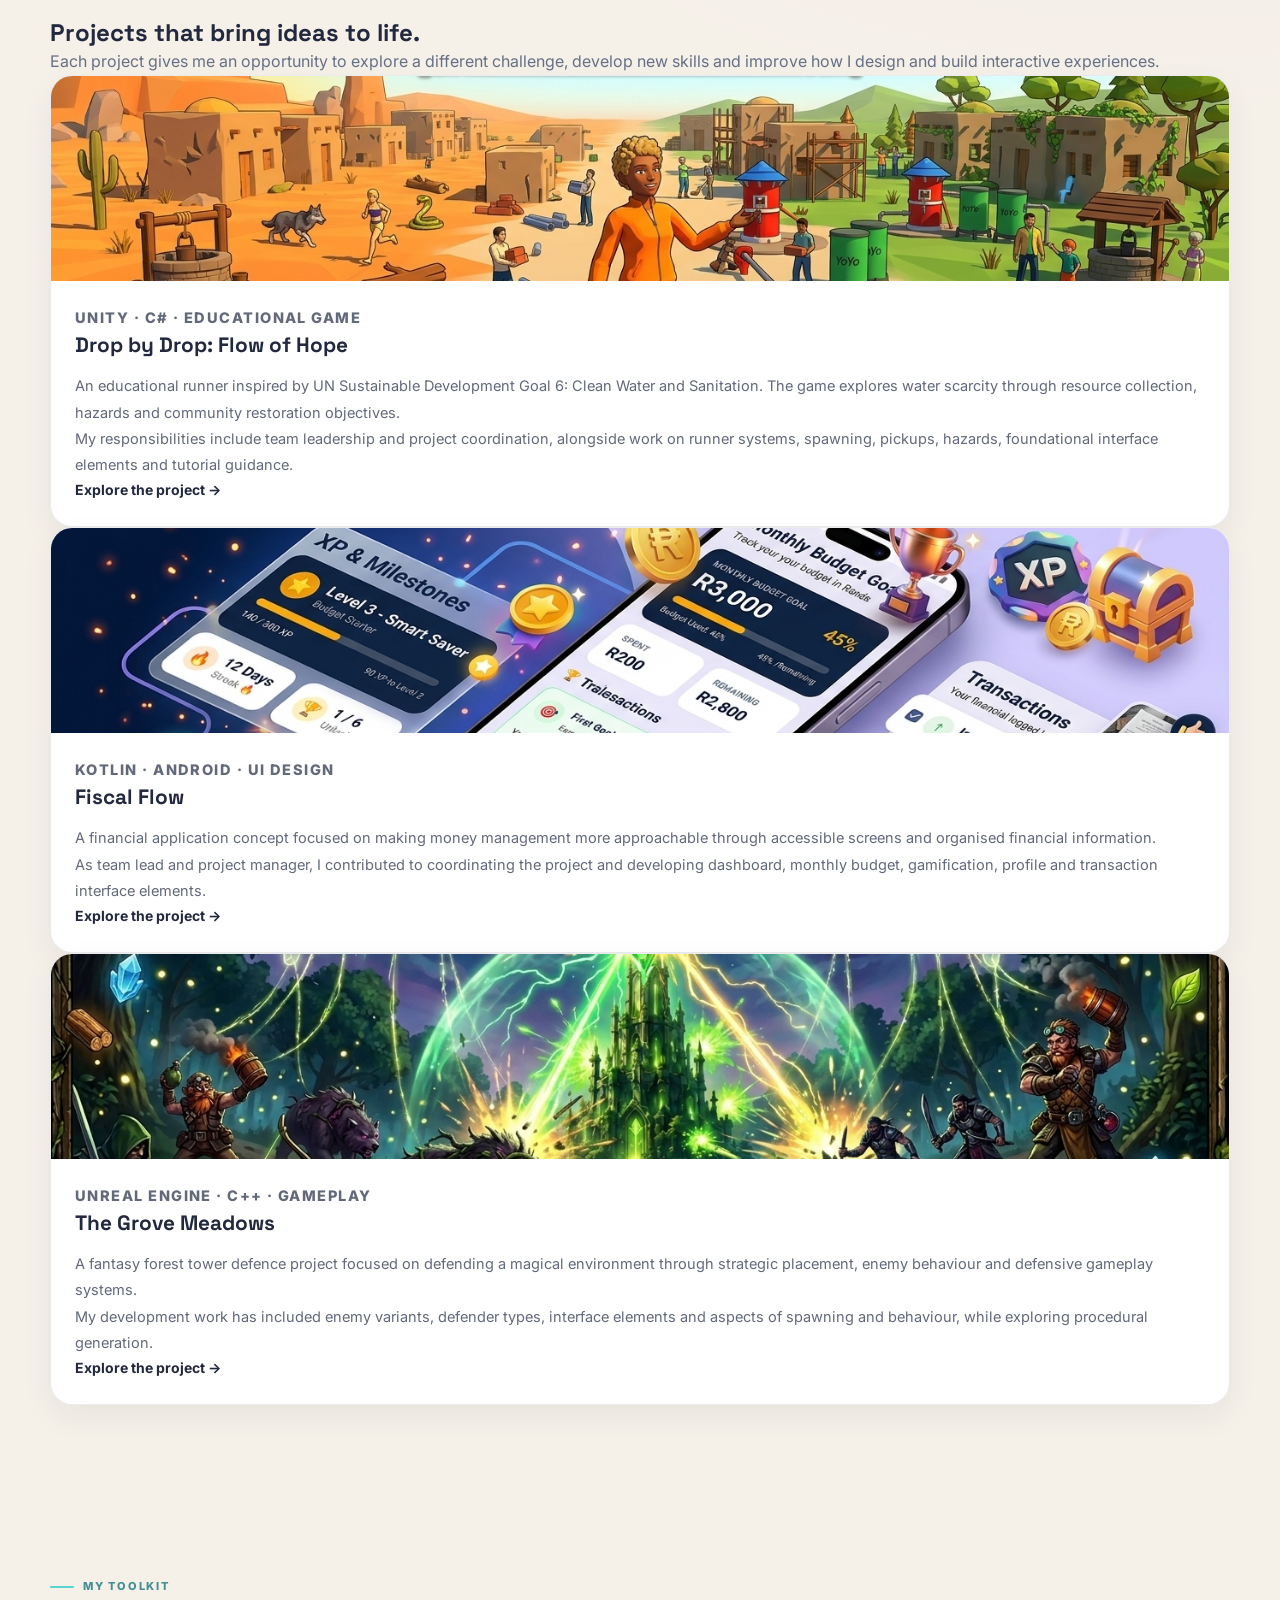
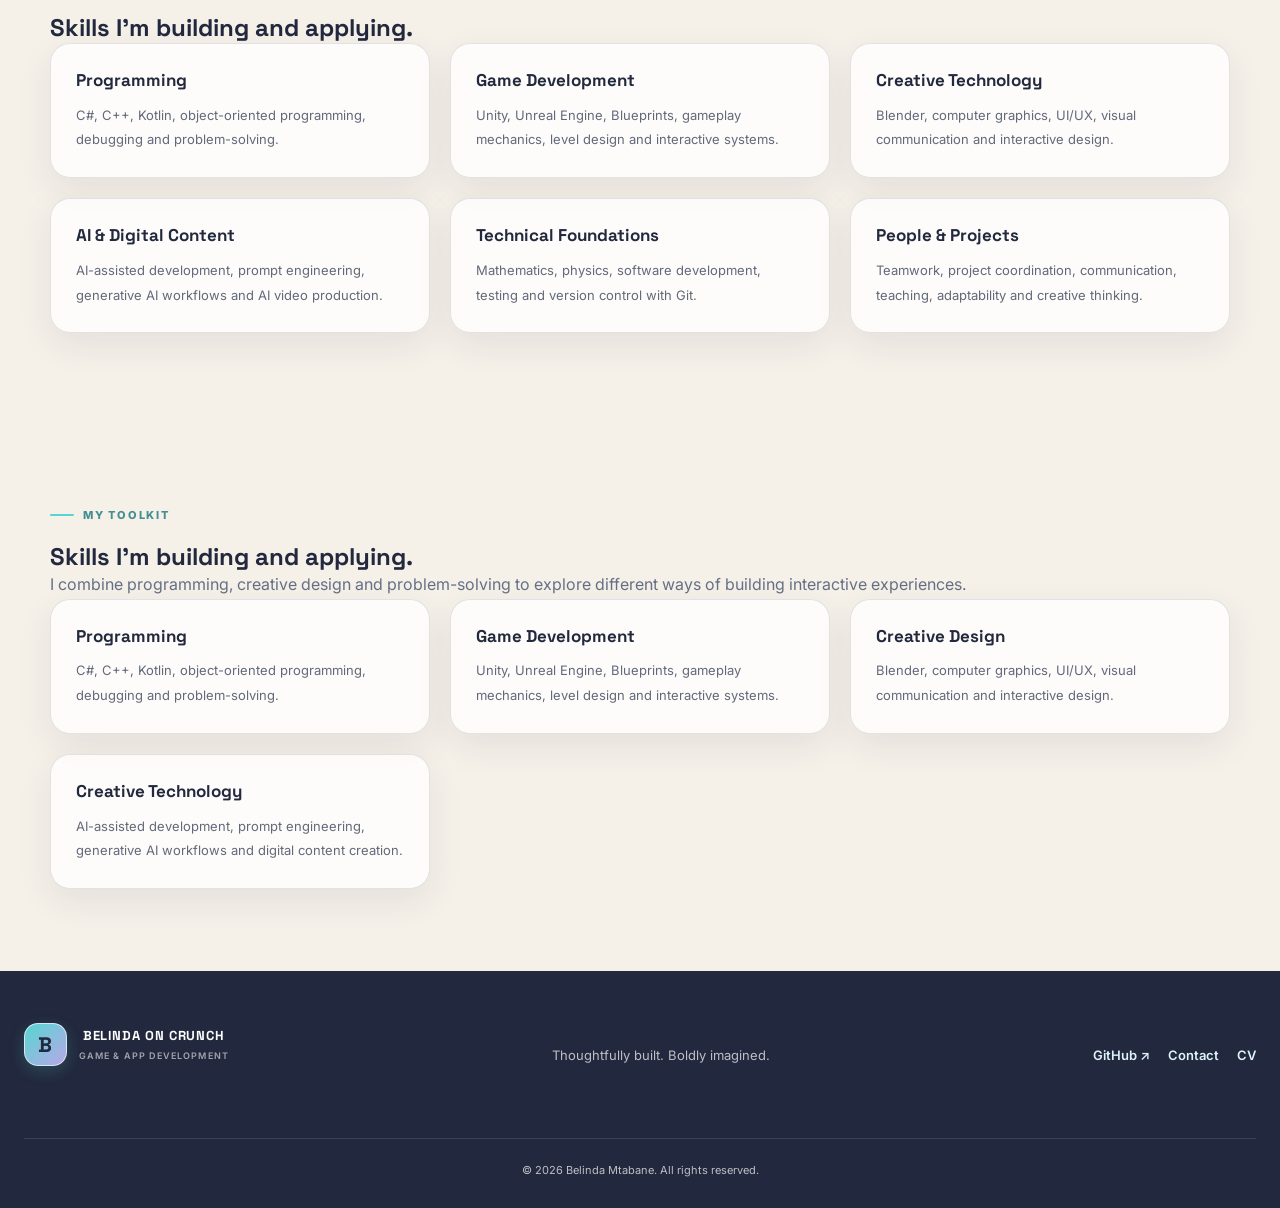
==== commit 16f3ba3e: "Revise project details and add skills section Updated project descriptions and roles in the about se" ====
--- a/about.html
+++ b/about.html
@@ -302,7 +302,7 @@
       </div>
     </section>
 
-    <!-- FEATURED PROJECTS WITH YOUR ROLES AND CONTRIBUTIONS -->
+    <!-- FEATURED PROJECTS -->
     <section class="about-section">
       <div class="about-container">
 
@@ -317,59 +317,39 @@
 
         <div class="about-project-grid">
 
-          <!-- DROP BY DROP -->
           <article class="about-project-card">
-
             <img
               src="assets/images/drop-by-drop-cover.jpg"
-              alt="Drop by Drop: Flow of Hope educational game"
+              alt="Drop by Drop: Flow of Hope project"
               loading="lazy"
             >
 
             <div class="about-project-content">
-
-              <p class="project-type">
-                UNITY · C# · EDUCATIONAL GAME
-              </p>
-
+              <p class="project-type">UNITY · C# · EDUCATIONAL GAME</p>
               <h3>Drop by Drop: Flow of Hope</h3>
 
               <p>
                 An educational runner inspired by UN Sustainable
                 Development Goal 6: Clean Water and Sanitation.
-                The game explores water scarcity through resource
-                collection, environmental hazards and community
+                The game explores water scarcity through
+                resource collection, hazards and community
                 restoration objectives.
               </p>
 
               <p>
-                <strong>My role: Team Lead &amp; Project Manager</strong>
-              </p>
-
-              <p>
-                I help coordinate project development and keep
-                the team focused on its goals. My technical
-                contributions include runner systems, segment
-                and ground spawning, obstacle and pickup systems,
-                hazards, foundational UI and tutorial guidance.
-              </p>
-
-              <p>
-                I also consider how gameplay mechanics and
-                resource systems work together to support the
-                game's educational purpose.
+                My responsibilities include team leadership and
+                project coordination, alongside work on runner
+                systems, spawning, pickups, hazards, foundational
+                interface elements and tutorial guidance.
               </p>
 
               <a href="projects/drop-by-drop.html" class="text-link">
                 Explore the project →
               </a>
-
             </div>
           </article>
 
-          <!-- FISCAL FLOW -->
           <article class="about-project-card">
-
             <img
               src="assets/images/fiscal-flow-cover.jpg"
               alt="Fiscal Flow financial application"
@@ -377,92 +357,119 @@
             >
 
             <div class="about-project-content">
-
-              <p class="project-type">
-                KOTLIN · ANDROID · UI DESIGN
+              <p class="project-type">KOTLIN · ANDROID · UI DESIGN</p>
+              <h3>Fiscal Flow</h3>
+
+              <p>
+                A financial application concept focused on making
+                money management more approachable through
+                accessible screens and organised financial
+                information.
               </p>
 
-              <h3>Fiscal Flow</h3>
-
               <p>
-                A financial application concept designed around
-                making money management more approachable through
-                organised financial information and engaging
-                interface design.
-              </p>
-
-              <p>
-                <strong>My role: Team Lead &amp; Project Manager</strong>
-              </p>
-
-              <p>
-                I contributed to coordinating project work and
-                developing interface elements for the dashboard,
-                monthly budget, gamification screen, profile
-                and transactions.
-              </p>
-
-              <p>
-                My focus included how users navigate the app and
-                how financial information can be presented in
-                a clear, accessible way. Firebase integration
-                was planned, not completed.
+                As team lead and project manager, I contributed
+                to coordinating the project and developing
+                dashboard, monthly budget, gamification,
+                profile and transaction interface elements.
               </p>
 
               <a href="projects/fiscal-flow.html" class="text-link">
                 Explore the project →
               </a>
-
             </div>
           </article>
 
-          <!-- THE GROVE MEADOWS -->
           <article class="about-project-card">
-
             <img
               src="assets/images/grove-meadows-cover.jpg"
-              alt="The Grove Meadows fantasy tower defence game"
+              alt="The Grove Meadows tower defence project"
               loading="lazy"
             >
 
             <div class="about-project-content">
-
-              <p class="project-type">
-                UNREAL ENGINE · C++ · GAMEPLAY
+              <p class="project-type">UNREAL ENGINE · C++ · GAMEPLAY</p>
+              <h3>The Grove Meadows</h3>
+
+              <p>
+                A fantasy forest tower defence project focused
+                on defending a magical environment through
+                strategic placement, enemy behaviour and
+                defensive gameplay systems.
               </p>
 
-              <h3>The Grove Meadows</h3>
-
               <p>
-                A fantasy forest tower defence project where
-                players defend a magical environment using
-                strategic placement and defensive gameplay systems.
-              </p>
-
-              <p>
-                <strong>My role: Gameplay Systems Developer</strong>
-              </p>
-
-              <p>
-                My contributions have included working on enemy
-                variants, defender types, interface elements
-                and aspects of enemy spawning and behaviour.
-                I have also been exploring procedural generation
-                as part of the project's development.
-              </p>
-
-              <p>
-                This project helps me develop my understanding
-                of gameplay architecture, combat behaviour,
-                balancing and the integration of C++ systems
-                with Unreal Engine.
+                My development work has included enemy variants,
+                defender types, interface elements and aspects
+                of spawning and behaviour, while exploring
+                procedural generation.
               </p>
 
               <a href="projects/grove-meadows.html" class="text-link">
                 Explore the project →
               </a>
-
             </div>
+          </article>
+
+        </div>
+      </div>
+    </section>
+
+    <!-- SKILLS -->
+    <section class="about-section about-section-soft">
+      <div class="about-container">
+
+        <p class="eyebrow">MY TOOLKIT</p>
+        <h2>Skills I'm building and applying.</h2>
+
+        <div class="about-skills-grid">
+
+          <article class="about-skill-card">
+            <h3>Programming</h3>
+            <p>
+              C#, C++, Kotlin, object-oriented programming,
+              debugging and problem-solving.
+            </p>
+          </article>
+
+          <article class="about-skill-card">
+            <h3>Game Development</h3>
+            <p>
+              Unity, Unreal Engine, Blueprints, gameplay
+              mechanics, level design and interactive systems.
+            </p>
+          </article>
+
+          <article class="about-skill-card">
+            <h3>Creative Technology</h3>
+            <p>
+              Blender, computer graphics, UI/UX, visual
+              communication and interactive design.
+            </p>
+          </article>
+
+          <article class="about-skill-card">
+            <h3>AI & Digital Content</h3>
+            <p>
+              AI-assisted development, prompt engineering,
+              generative AI workflows and AI video production.
+            </p>
+          </article>
+
+          <article class="about-skill-card">
+            <h3>Technical Foundations</h3>
+            <p>
+              Mathematics, physics, software development,
+              testing and version control with Git.
+            </p>
+          </article>
+
+          <article class="about-skill-card">
+            <h3>People & Projects</h3>
+            <p>
+              Teamwork, project coordination, communication,
+              teaching, adaptability and creative thinking.
+            </p>
           </article>
 
         </div>
@@ -526,43 +533,30 @@
 
   </main>
 
-  <!-- FOOTER: MATCH THE HOME PAGE -->
-  <footer class="site-footer">
-    <div class="footer-content">
-
-      <a class="brand footer-brand" href="index.html"
-         aria-label="Belinda on Crunch home">
-        <span class="brand-mark">B</span>
-        <span>BELINDA ON CRUNCH<small>GAME &amp; APP DEVELOPMENT</small></span>
-      </a>
-
-      <p>Thoughtfully built. Boldly imagined.</p>
-
-      <div class="footer-links">
-        <a
-          href="https://github.com/BelindaMtabane"
-          target="_blank"
-          rel="noopener noreferrer"
-        >GitHub ↗</a>
-
-        <a href="contact.html">Contact</a>
-        <a href="cv.html">CV</a>
-      </div>
-
-      <p class="footer-copyright">
-        &copy; <span id="current-year">2026</span>
-        Belinda Mtabane. All rights reserved.
-      </p>
-
+  <!-- PROFESSIONAL FOOTER -->
+  <footer>
+    <a class="brand footer-brand" href="index.html">
+      <span class="brand-mark">B</span>
+      <span>BELINDA ON CRUNCH<small>GAME & APP DEVELOPMENT</small></span>
+    </a>
+
+    <p>Thoughtfully built. Boldly imagined.</p>
+
+    <div class="footer-links">
+      <a href="https://github.com/BelindaMtabane"
+         target="_blank" rel="noopener noreferrer">GitHub ↗</a>
+      <a href="contact.html">Contact</a>
+      <a href="cv.html">CV</a>
     </div>
+
+    <p class="copyright">
+      © 2026 Belinda Mtabane. All rights reserved.
+    </p>
   </footer>
-
-  <script>
-    // Keep the copyright year current while retaining the Home page wording.
-    document.getElementById("current-year").textContent =
-      new Date().getFullYear();
-  </script>
-
 </body>
 </html>
 
+
+</body>
+</html>
+
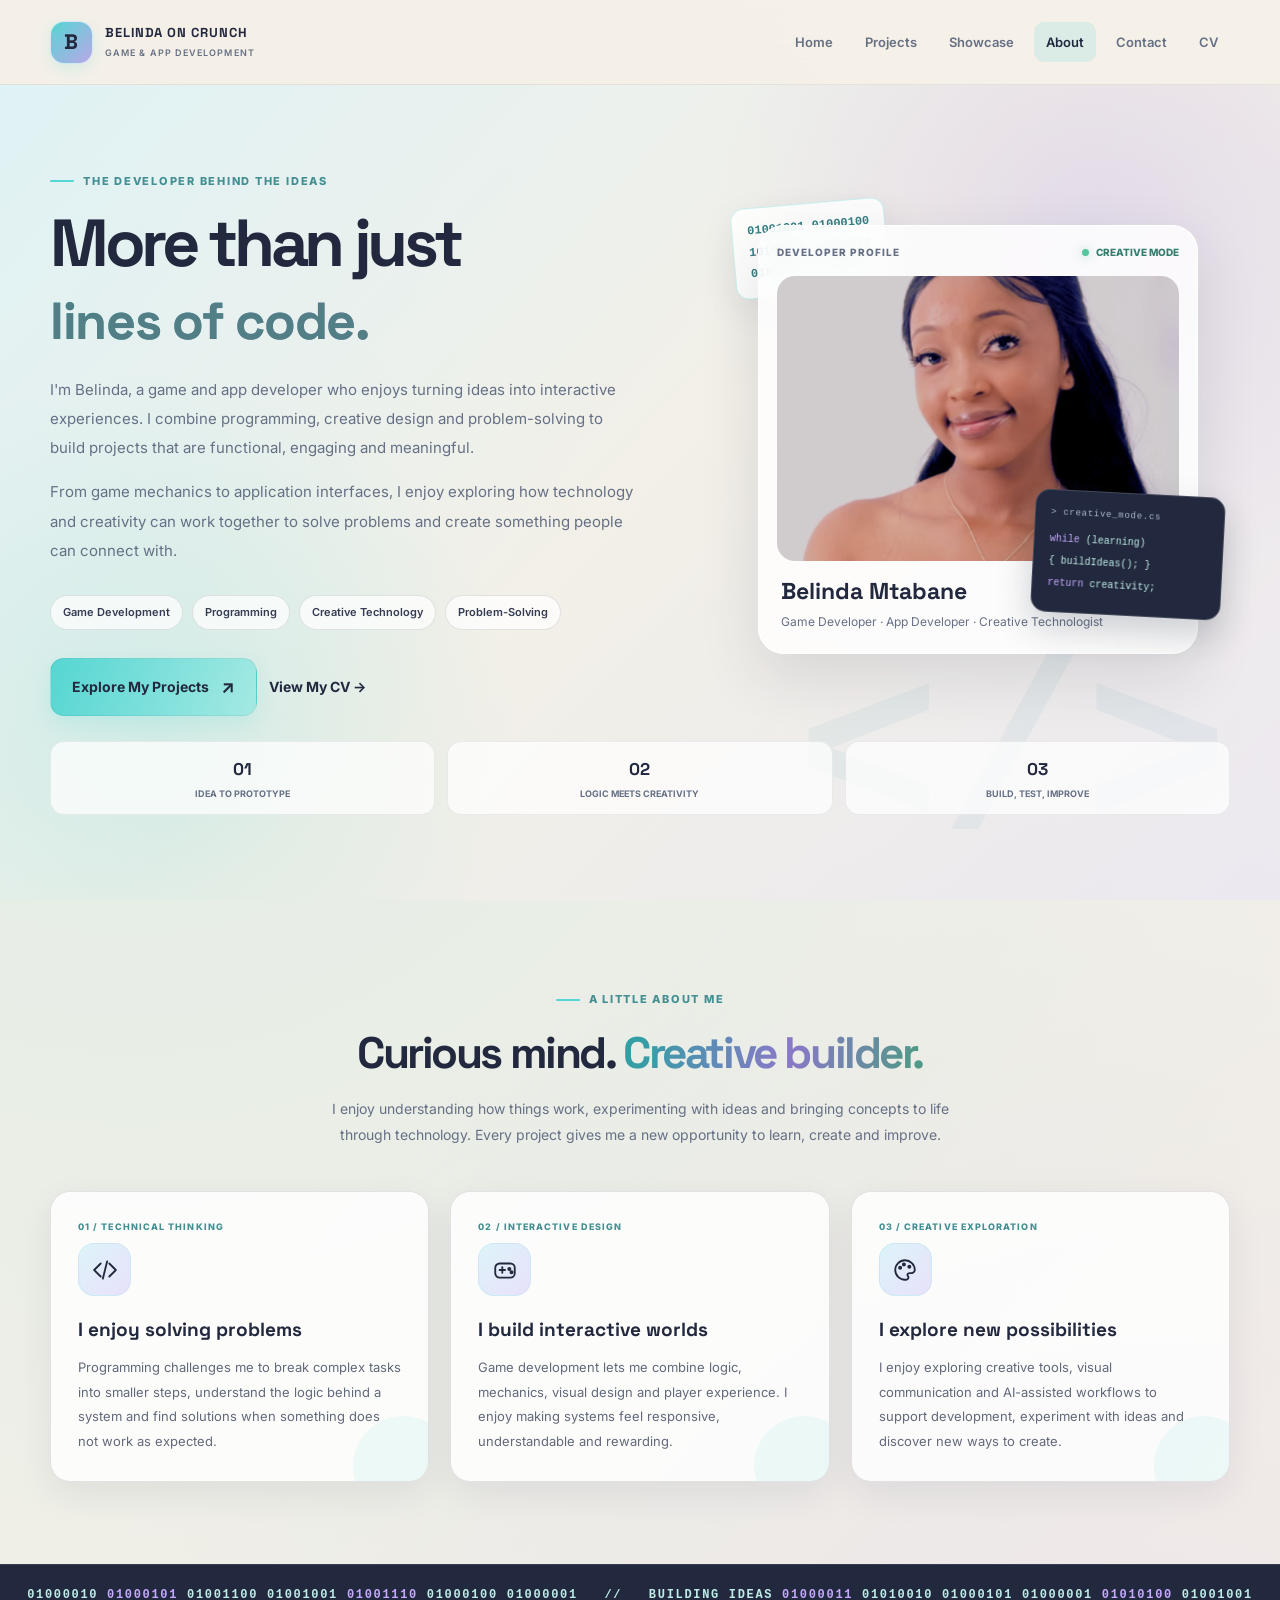
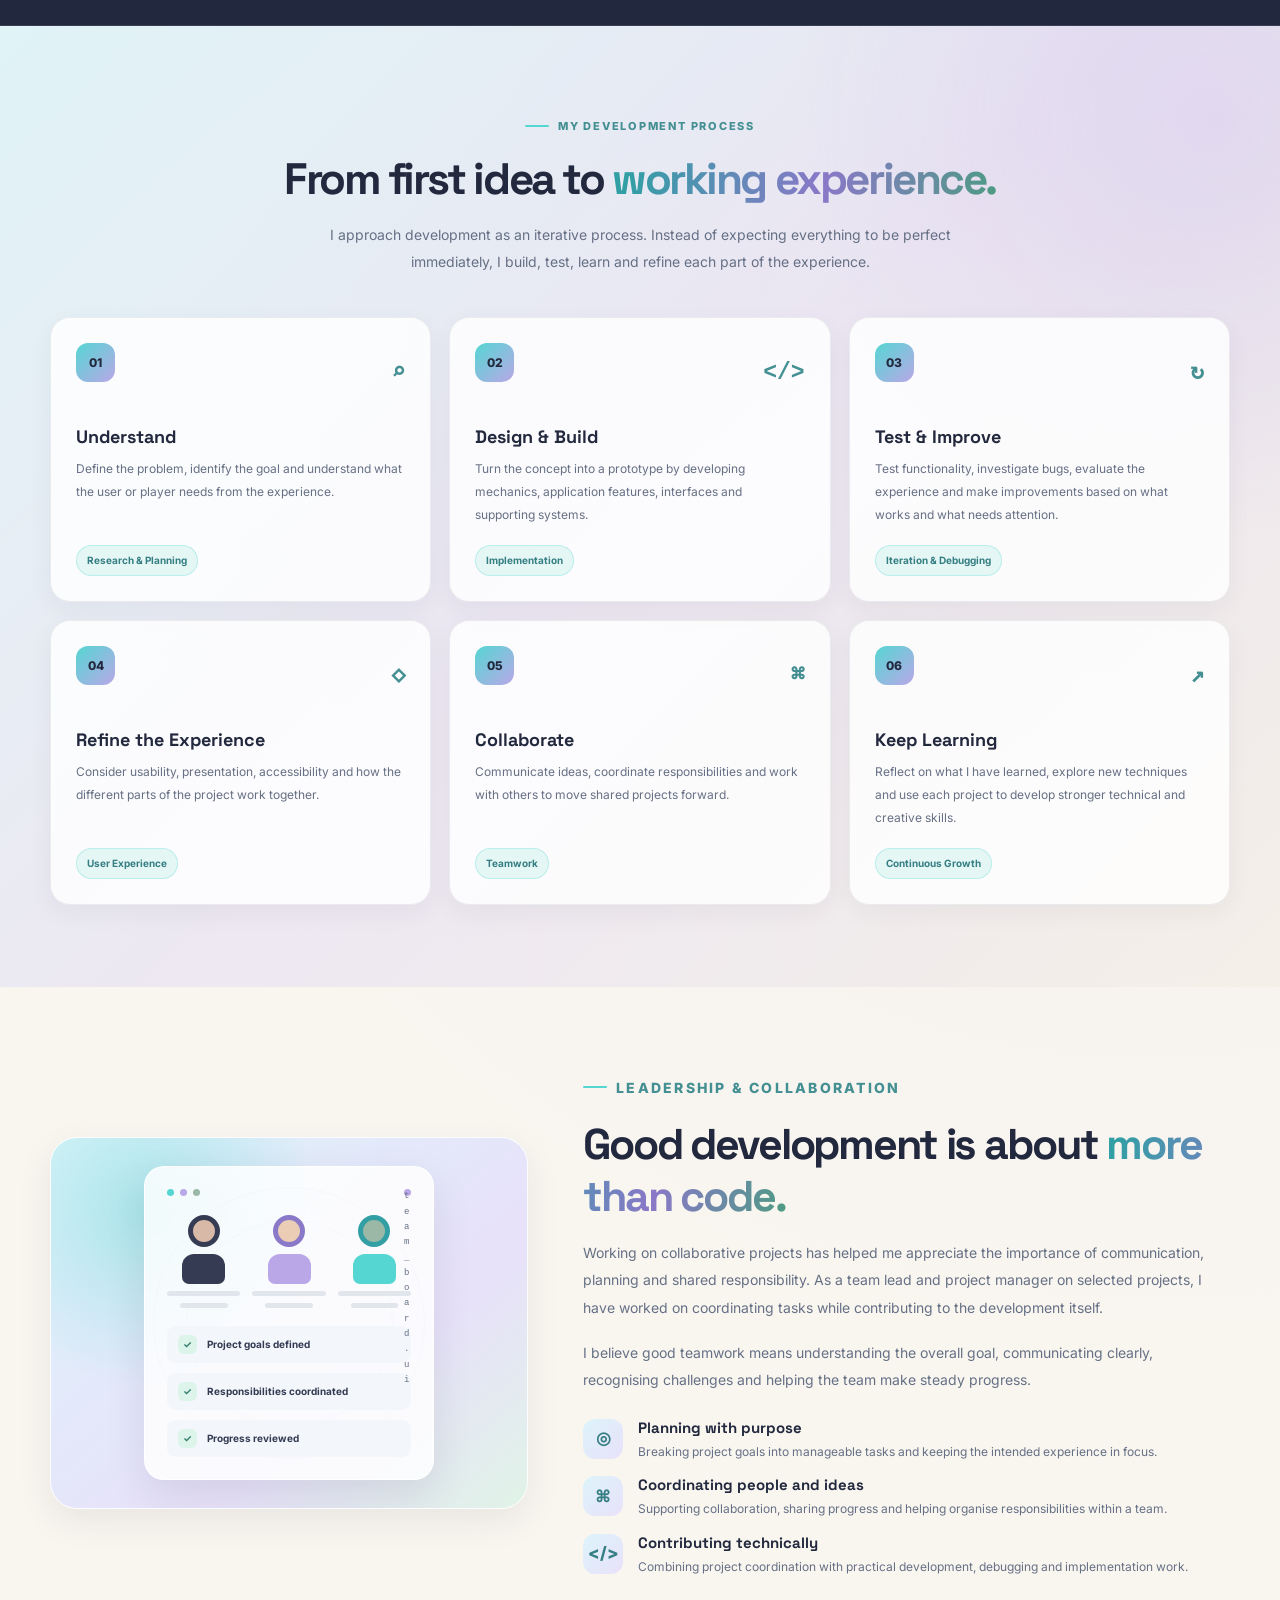
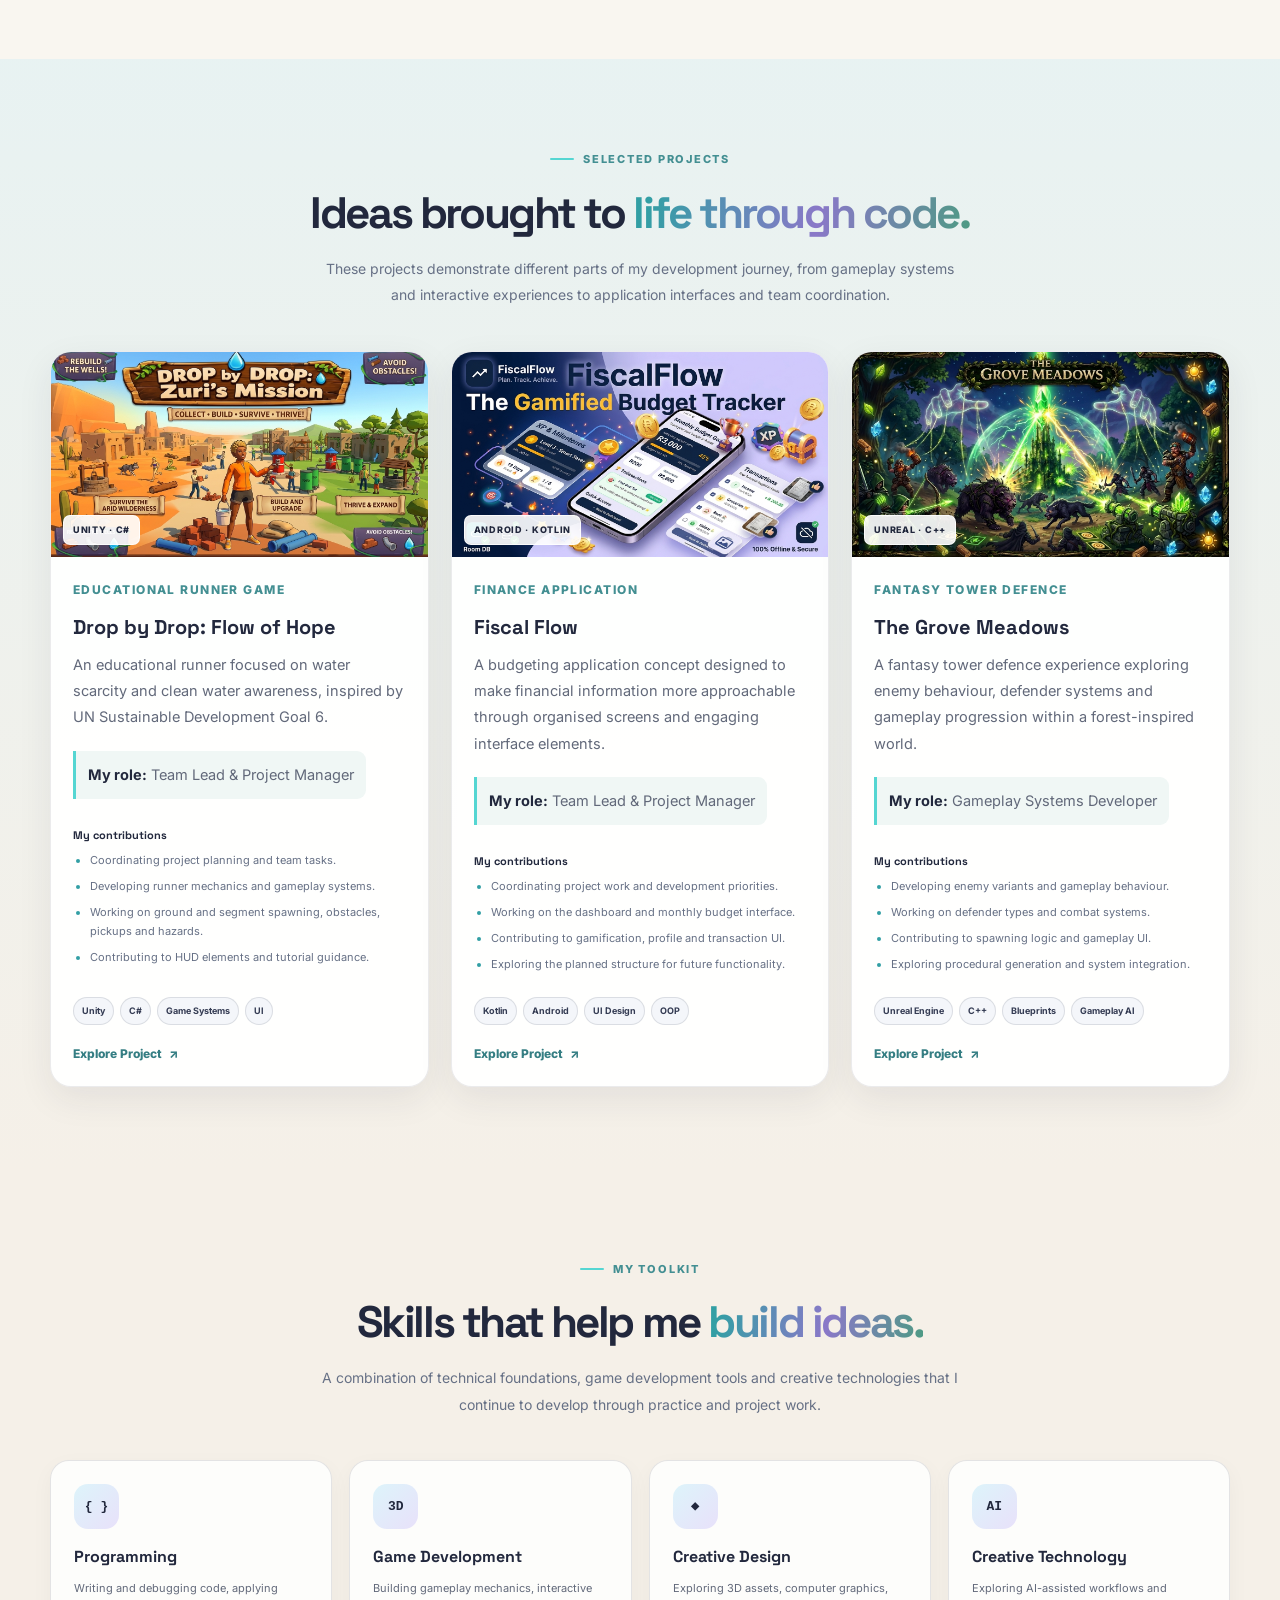
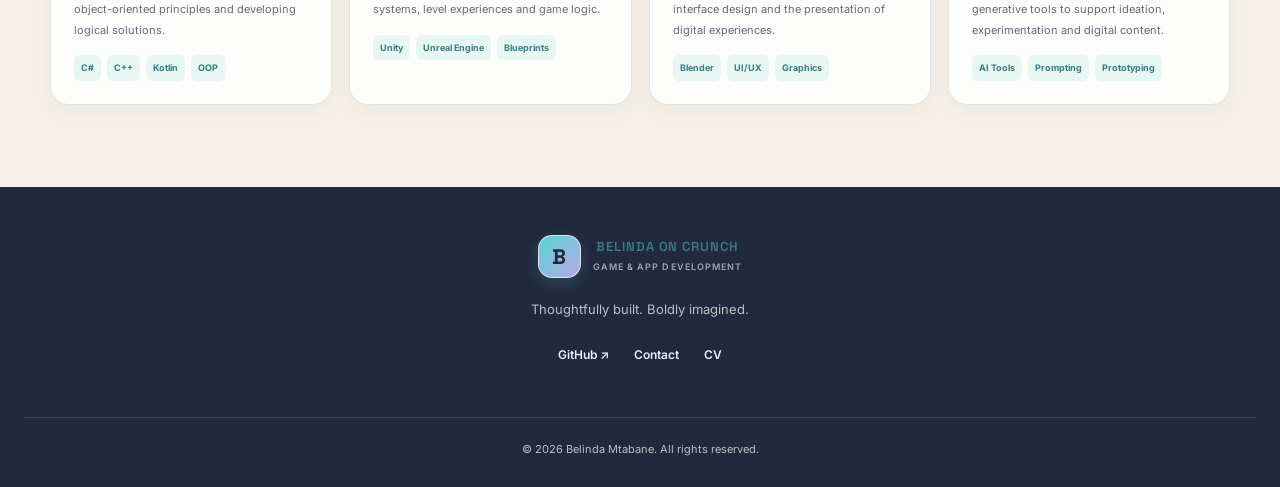
==== commit 7c5c42d4: "Change the about to have some elements to elevate the page By adding some elements to elevate the pa" ====
--- a/about.html
+++ b/about.html
@@ -4,29 +4,1198 @@
 <head>
   <meta charset="UTF-8">
   <meta name="viewport" content="width=device-width, initial-scale=1.0">
-  <meta name="theme-color" content="#22283D">
-  <meta name="description" content="Learn about Belinda Mtabane, a game and app development student passionate about creative technology, interactive experiences, teamwork and practical problem-solving.">
 
   <title>About Belinda | Belinda on Crunch</title>
 
-  <!-- Shared stylesheet used by the Home page -->
+  <meta
+    name="description"
+    content="Discover Belinda's approach to game development, programming, creative technology, leadership and interactive experiences."
+  >
+
   <link rel="stylesheet" href="style.css">
 
-  <!-- Shared fonts used by the Home page -->
   <link rel="preconnect" href="https://fonts.googleapis.com">
   <link rel="preconnect" href="https://fonts.gstatic.com" crossorigin>
-  <link href="https://fonts.googleapis.com/css2?family=Inter:wght@400;500;600;700&family=Space+Grotesk:wght@400;500;600;700&display=swap" rel="stylesheet">
+
+  <link
+    href="https://fonts.googleapis.com/css2?family=Inter:wght@400;500;600;700;800&family=Space+Grotesk:wght@400;500;600;700&display=swap"
+    rel="stylesheet"
+  >
+
+  <!-- ABOUT PAGE VISUAL ENHANCEMENTS -->
+  <style>
+    /* Keep the existing site design while adding more visual interest. */
+
+    .about-page {
+      --about-teal: #329FA4;
+      --about-purple: #8A78C8;
+      --about-mint: #DDF4EA;
+      --about-panel: rgba(255, 255, 255, 0.82);
+    }
+
+    .about-container {
+      width: min(var(--page-width), calc(100% - 48px));
+      margin: 0 auto;
+    }
+
+    .about-page .eyebrow {
+      color: #438F92;
+    }
+
+    .about-page .section-heading {
+      max-width: 760px;
+      margin: 0 auto 42px;
+      text-align: center;
+    }
+
+    .about-page .section-heading h2 {
+      margin-bottom: 16px;
+      font-size: clamp(30px, 4vw, 44px);
+      letter-spacing: -0.055em;
+    }
+
+    .about-page .section-heading > p:last-child {
+      max-width: 650px;
+      margin: 0 auto;
+      line-height: 1.9;
+    }
+
+    /* HERO */
+
+    .about-hero {
+      position: relative;
+      isolation: isolate;
+      overflow: hidden;
+      width: 100%;
+      min-height: auto;
+      padding: 78px 0 85px;
+      background:
+        radial-gradient(
+          circle at 85% 18%,
+          rgba(185, 167, 232, 0.28),
+          transparent 30%
+        ),
+        radial-gradient(
+          circle at 12% 80%,
+          rgba(85, 214, 210, 0.18),
+          transparent 28%
+        ),
+        linear-gradient(
+          135deg,
+          rgba(221, 244, 250, 0.75),
+          rgba(245, 240, 232, 0.8),
+          rgba(232, 227, 247, 0.55)
+        );
+    }
+
+    .about-hero::after {
+      content: "</>";
+      position: absolute;
+      z-index: -1;
+      right: 4%;
+      bottom: 2%;
+      color: rgba(50, 159, 164, 0.07);
+      font-family: monospace;
+      font-size: clamp(100px, 20vw, 240px);
+      font-weight: 800;
+      line-height: 1;
+      pointer-events: none;
+    }
+
+    .about-hero-grid {
+      display: grid;
+      grid-template-columns: minmax(0, 1.1fr) minmax(290px, 0.9fr);
+      align-items: center;
+      gap: 60px;
+    }
+
+    .about-hero-text {
+      min-width: 0;
+    }
+
+    .about-hero h1 {
+      margin-bottom: 22px;
+      font-size: clamp(42px, 5.2vw, 68px);
+      letter-spacing: -0.065em;
+      line-height: 1.08;
+    }
+
+    .about-hero h1 .gradient-text {
+      display: block;
+      margin-top: 10px;
+      font-size: 0.78em;
+      line-height: 1.2;
+    }
+
+    .about-hero .hero-description {
+      max-width: 590px;
+      font-size: 15px;
+      line-height: 1.95;
+    }
+
+    .about-hero .hero-tags {
+      gap: 9px;
+    }
+
+    .about-hero .hero-actions {
+      gap: 12px;
+    }
+
+    /* PROGRAMMER PROFILE VISUAL */
+
+    .about-visual-stack {
+      position: relative;
+      min-width: 0;
+      max-width: 440px;
+      width: 100%;
+      justify-self: center;
+    }
+
+    .about-profile-card {
+      position: relative;
+      z-index: 2;
+      overflow: hidden;
+      padding: 18px;
+      background: var(--about-panel);
+      border: 1px solid rgba(255, 255, 255, 0.95);
+      border-radius: 26px;
+      box-shadow: 0 22px 60px rgba(34, 40, 61, 0.12);
+      backdrop-filter: blur(14px);
+    }
+
+    .about-profile-top {
+      display: flex;
+      justify-content: space-between;
+      align-items: center;
+      gap: 12px;
+      margin-bottom: 15px;
+      color: var(--text-muted);
+      font-size: 10px;
+      font-weight: 800;
+      letter-spacing: 0.1em;
+    }
+
+    .about-live-dot {
+      display: inline-flex;
+      align-items: center;
+      gap: 7px;
+      color: #357D70;
+      letter-spacing: 0;
+    }
+
+    .about-live-dot::before {
+      content: "";
+      width: 7px;
+      height: 7px;
+      border-radius: 50%;
+      background: #55C69C;
+      box-shadow: 0 0 10px rgba(85, 198, 156, 0.5);
+    }
+
+    .about-portrait-frame {
+      overflow: hidden;
+      height: 285px;
+      background: linear-gradient(
+        135deg,
+        var(--ice-blue),
+        #E8E1FA,
+        #E0F3E7
+      );
+      border-radius: 18px;
+    }
+
+    .about-portrait-frame img {
+      display: block;
+      width: 100%;
+      height: 100%;
+      object-fit: cover;
+      object-position: center;
+    }
+
+    .about-profile-caption {
+      padding: 17px 4px 3px;
+    }
+
+    .about-profile-caption h2 {
+      margin-bottom: 5px;
+      font-size: 23px;
+    }
+
+    .about-profile-caption p {
+      font-size: 12px;
+      line-height: 1.8;
+    }
+
+    /* Floating code card */
+
+    .about-code-float {
+      position: absolute;
+      z-index: 3;
+      right: -25px;
+      bottom: 38px;
+      width: 190px;
+      padding: 15px;
+      background: #22283D;
+      border: 1px solid rgba(255, 255, 255, 0.15);
+      border-radius: 15px;
+      box-shadow: 0 15px 35px rgba(34, 40, 61, 0.22);
+      transform: rotate(3deg);
+    }
+
+    .about-code-heading {
+      margin-bottom: 10px;
+      color: #A8B7CF;
+      font-family: monospace;
+      font-size: 9px;
+      letter-spacing: 0.08em;
+    }
+
+    .about-code-line {
+      margin: 5px 0;
+      color: #BFEDE6;
+      font-family: monospace;
+      font-size: 10px;
+      line-height: 1.7;
+      overflow-wrap: anywhere;
+    }
+
+    .about-code-line span {
+      color: #C5A9FF;
+    }
+
+    .about-binary-float {
+      position: absolute;
+      z-index: 1;
+      top: -22px;
+      left: -25px;
+      padding: 12px 15px;
+      color: #357E83;
+      background: rgba(255, 255, 255, 0.86);
+      border: 1px solid rgba(85, 214, 210, 0.3);
+      border-radius: 13px;
+      font-family: monospace;
+      font-size: 12px;
+      font-weight: 700;
+      line-height: 1.8;
+      box-shadow: var(--shadow-soft);
+      transform: rotate(-5deg);
+    }
+
+    /* SMALL VISUAL STATS */
+
+    .about-mini-stats {
+      display: grid;
+      grid-template-columns: repeat(3, minmax(0, 1fr));
+      gap: 12px;
+      margin-top: 25px;
+    }
+
+    .about-mini-stat {
+      padding: 13px 10px;
+      background: rgba(255, 255, 255, 0.72);
+      border: 1px solid rgba(34, 40, 61, 0.08);
+      border-radius: 14px;
+      text-align: center;
+    }
+
+    .about-mini-stat strong {
+      display: block;
+      margin-bottom: 3px;
+      color: var(--deep-navy);
+      font-family: "Space Grotesk", sans-serif;
+      font-size: 17px;
+    }
+
+    .about-mini-stat span {
+      display: block;
+      color: var(--text-muted);
+      font-size: 9px;
+      font-weight: 700;
+      line-height: 1.5;
+    }
+
+    /* STORY */
+
+    .about-section {
+      padding: 82px 0;
+    }
+
+    .about-story-grid {
+      display: grid;
+      grid-template-columns: repeat(3, minmax(0, 1fr));
+      gap: 21px;
+    }
+
+    .about-info-card {
+      position: relative;
+      overflow: hidden;
+      min-width: 0;
+      padding: 27px;
+      background: var(--about-panel);
+      border: 1px solid var(--border-light);
+      border-radius: var(--radius-medium);
+      box-shadow: var(--shadow-soft);
+      transition: transform 0.22s ease, box-shadow 0.22s ease;
+    }
+
+    .about-info-card:hover {
+      transform: translateY(-5px);
+      box-shadow: var(--shadow-hover);
+    }
+
+    .about-info-card::after {
+      content: "";
+      position: absolute;
+      right: -25px;
+      bottom: -35px;
+      width: 100px;
+      height: 100px;
+      border-radius: 50%;
+      background: rgba(85, 214, 210, 0.09);
+      pointer-events: none;
+    }
+
+    .about-card-icon {
+      display: grid;
+      place-items: center;
+      width: 53px;
+      height: 53px;
+      margin-bottom: 21px;
+      color: var(--deep-navy);
+      background: linear-gradient(
+        135deg,
+        var(--ice-blue),
+        #E8E1FA
+      );
+      border: 1px solid rgba(85, 214, 210, 0.15);
+      border-radius: 16px;
+    }
+
+    .about-card-icon svg {
+      width: 26px;
+      height: 26px;
+      fill: none;
+      stroke: currentColor;
+      stroke-width: 1.7;
+      stroke-linecap: round;
+      stroke-linejoin: round;
+    }
+
+    .about-info-card h3 {
+      margin-bottom: 11px;
+      font-size: 19px;
+    }
+
+    .about-info-card p {
+      font-size: 13px;
+      line-height: 1.9;
+    }
+
+    .about-card-kicker {
+      display: block;
+      margin-bottom: 9px;
+      color: #438F92;
+      font-size: 9px;
+      font-weight: 800;
+      letter-spacing: 0.12em;
+      text-transform: uppercase;
+    }
+
+    /* VISUAL DEVELOPMENT PROCESS */
+
+    .about-approach-section {
+      background:
+        radial-gradient(
+          circle at 95% 10%,
+          rgba(185, 167, 232, 0.22),
+          transparent 28%
+        ),
+        linear-gradient(
+          135deg,
+          rgba(221, 244, 250, 0.85),
+          rgba(232, 227, 247, 0.65),
+          rgba(245, 240, 232, 0.8)
+        );
+    }
+
+    .about-process-grid {
+      display: grid;
+      grid-template-columns: repeat(3, minmax(0, 1fr));
+      gap: 18px;
+    }
+
+    .about-process-card {
+      display: flex;
+      flex-direction: column;
+      align-items: flex-start;
+      min-width: 0;
+      padding: 25px;
+      background: rgba(255, 255, 255, 0.82);
+      border: 1px solid rgba(34, 40, 61, 0.08);
+      border-radius: 20px;
+      box-shadow: 0 8px 25px rgba(34, 40, 61, 0.05);
+      transition: transform 0.22s ease, box-shadow 0.22s ease;
+    }
+
+    .about-process-card:hover {
+      transform: translateY(-4px);
+      box-shadow: var(--shadow-hover);
+    }
+
+    .about-process-top {
+      display: flex;
+      align-items: center;
+      justify-content: space-between;
+      width: 100%;
+      margin-bottom: 22px;
+    }
+
+    .about-process-number {
+      display: grid;
+      place-items: center;
+      width: 39px;
+      height: 39px;
+      color: var(--deep-navy);
+      background: linear-gradient(
+        135deg,
+        var(--turquoise),
+        var(--lilac)
+      );
+      border-radius: 12px;
+      font-size: 12px;
+      font-weight: 800;
+    }
+
+    .about-process-symbol {
+      color: #438F92;
+      font-family: monospace;
+      font-size: 23px;
+      font-weight: 800;
+    }
+
+    .about-process-card h3 {
+      margin-bottom: 10px;
+      font-size: 18px;
+    }
+
+    .about-process-card p {
+      margin-bottom: 19px;
+      font-size: 12px;
+      line-height: 1.9;
+    }
+
+    .about-process-tag {
+      margin-top: auto;
+      padding: 6px 10px;
+      color: #357E83;
+      background: #E5F7F5;
+      border: 1px solid rgba(85, 214, 210, 0.3);
+      border-radius: 999px;
+      font-size: 10px;
+      font-weight: 700;
+    }
+
+    /* LEADERSHIP FEATURE */
+
+    .about-leadership-section {
+      background: rgba(255, 255, 255, 0.35);
+    }
+
+    .about-leadership-layout {
+      display: grid;
+      grid-template-columns: minmax(0, 0.85fr) minmax(0, 1.15fr);
+      align-items: center;
+      gap: 55px;
+    }
+
+    .about-leadership-art {
+      position: relative;
+      overflow: hidden;
+      min-height: 340px;
+      display: grid;
+      place-items: center;
+      padding: 28px;
+      background:
+        radial-gradient(
+          circle at 20% 20%,
+          rgba(85, 214, 210, 0.38),
+          transparent 36%
+        ),
+        linear-gradient(140deg, #DDF4FA, #E8E1FA 65%, #E0F3E7);
+      border: 1px solid rgba(255, 255, 255, 0.9);
+      border-radius: 27px;
+      box-shadow: var(--shadow-soft);
+    }
+
+    .about-leadership-art::before,
+    .about-leadership-art::after {
+      content: "";
+      position: absolute;
+      border: 1px solid rgba(53, 126, 131, 0.18);
+      border-radius: 50%;
+    }
+
+    .about-leadership-art::before {
+      width: 270px;
+      height: 270px;
+    }
+
+    .about-leadership-art::after {
+      width: 205px;
+      height: 205px;
+    }
+
+    .about-leadership-illustration {
+      position: relative;
+      z-index: 1;
+      width: 100%;
+      max-width: 290px;
+      padding: 22px;
+      background: rgba(255, 255, 255, 0.83);
+      border: 1px solid rgba(255, 255, 255, 0.95);
+      border-radius: 20px;
+      box-shadow: 0 15px 40px rgba(34, 40, 61, 0.1);
+    }
+
+    .about-illustration-top {
+      display: flex;
+      align-items: center;
+      gap: 6px;
+      margin-bottom: 19px;
+    }
+
+    .about-illustration-top span {
+      width: 7px;
+      height: 7px;
+      background: #B9A7E8;
+      border-radius: 50%;
+    }
+
+    .about-illustration-top span:first-child {
+      background: #55D6D2;
+    }
+
+    .about-illustration-top span:nth-child(2) {
+      background: #B9A7E8;
+    }
+
+    .about-illustration-top span:nth-child(3) {
+      background: #9BB7A5;
+    }
+
+    .about-illustration-label {
+      margin-left: auto;
+      color: var(--text-muted);
+      font-family: monospace;
+      font-size: 9px;
+    }
+
+    .about-team-visual {
+      display: grid;
+      grid-template-columns: repeat(3, 1fr);
+      gap: 12px;
+      margin-bottom: 18px;
+    }
+
+    .about-team-person {
+      text-align: center;
+    }
+
+    .about-person-head {
+      width: 32px;
+      height: 32px;
+      margin: 0 auto 7px;
+      background: #D8B8A6;
+      border: 5px solid #343B53;
+      border-radius: 50%;
+    }
+
+    .about-team-person:nth-child(2) .about-person-head {
+      background: #EBCDB6;
+      border-color: #8A78C8;
+    }
+
+    .about-team-person:nth-child(3) .about-person-head {
+      background: #9BB7A5;
+      border-color: #329FA4;
+    }
+
+    .about-person-body {
+      width: 43px;
+      height: 30px;
+      margin: 0 auto;
+      background: #343B53;
+      border-radius: 12px 12px 7px 7px;
+    }
+
+    .about-team-person:nth-child(2) .about-person-body {
+      background: #B9A7E8;
+    }
+
+    .about-team-person:nth-child(3) .about-person-body {
+      background: #55D6D2;
+    }
+
+    .about-person-line {
+      height: 5px;
+      margin-top: 7px;
+      background: #E1E6ED;
+      border-radius: 5px;
+    }
+
+    .about-person-line.short {
+      width: 65%;
+      margin-right: auto;
+      margin-left: auto;
+    }
+
+    .about-task-line {
+      display: flex;
+      align-items: center;
+      gap: 10px;
+      margin-top: 10px;
+      padding: 9px 11px;
+      background: #F3F6FA;
+      border-radius: 9px;
+      color: var(--navy-soft);
+      font-size: 10px;
+      font-weight: 700;
+    }
+
+    .about-task-check {
+      display: grid;
+      place-items: center;
+      width: 19px;
+      height: 19px;
+      flex-shrink: 0;
+      color: #357D70;
+      background: #DDF4EA;
+      border-radius: 6px;
+    }
+
+    .about-leadership-copy h2 {
+      margin-bottom: 17px;
+      font-size: clamp(30px, 4vw, 43px);
+      letter-spacing: -0.05em;
+    }
+
+    .about-leadership-copy > p {
+      margin-bottom: 18px;
+      font-size: 14px;
+      line-height: 1.95;
+    }
+
+    .about-leadership-points {
+      display: grid;
+      gap: 14px;
+      margin-top: 25px;
+    }
+
+    .about-leadership-point {
+      display: grid;
+      grid-template-columns: 42px minmax(0, 1fr);
+      align-items: start;
+      gap: 13px;
+    }
+
+    .about-leadership-point > span {
+      display: grid;
+      place-items: center;
+      width: 40px;
+      height: 40px;
+      color: #357E83;
+      background: linear-gradient(135deg, #DDF4FA, #E8E1FA);
+      border-radius: 12px;
+      font-size: 17px;
+      font-weight: 800;
+    }
+
+    .about-leadership-point h3 {
+      margin-bottom: 4px;
+      font-size: 15px;
+    }
+
+    .about-leadership-point p {
+      font-size: 12px;
+      line-height: 1.8;
+    }
+
+    /* PROJECT SHOWCASE */
+
+    .about-projects-section {
+      background: linear-gradient(
+        180deg,
+        rgba(221, 244, 250, 0.55),
+        rgba(245, 240, 232, 0.6)
+      );
+    }
+
+    .about-project-list {
+      display: grid;
+      grid-template-columns: repeat(3, minmax(0, 1fr));
+      align-items: stretch;
+      gap: 22px;
+    }
+
+    .about-project-card {
+      display: flex;
+      flex-direction: column;
+      min-width: 0;
+      overflow: hidden;
+      background: rgba(255, 255, 255, 0.94);
+      border: 1px solid rgba(34, 40, 61, 0.09);
+      border-radius: 21px;
+      box-shadow: var(--shadow-soft);
+      transition: transform 0.22s ease, box-shadow 0.22s ease;
+    }
+
+    .about-project-card:hover {
+      transform: translateY(-5px);
+      box-shadow: var(--shadow-hover);
+    }
+
+    .about-project-image {
+      position: relative;
+      overflow: hidden;
+      height: 205px;
+      background: linear-gradient(135deg, #DDF4FA, #E8E1FA);
+    }
+
+    .about-project-image img {
+      display: block;
+      width: 100%;
+      height: 100%;
+      object-fit: cover;
+      object-position: center;
+      transition: transform 0.35s ease;
+    }
+
+    .about-project-card:hover .about-project-image img {
+      transform: scale(1.04);
+    }
+
+    .about-project-image-label {
+      position: absolute;
+      left: 12px;
+      bottom: 12px;
+      padding: 6px 9px;
+      color: var(--deep-navy);
+      background: rgba(255, 255, 255, 0.9);
+      border: 1px solid rgba(255, 255, 255, 0.8);
+      border-radius: 7px;
+      font-size: 9px;
+      font-weight: 800;
+      letter-spacing: 0.08em;
+    }
+
+    .about-project-content {
+      display: flex;
+      flex: 1;
+      flex-direction: column;
+      align-items: flex-start;
+      padding: 22px;
+    }
+
+    .about-project-type {
+      margin-bottom: 9px;
+      color: #438F92;
+      font-size: 9px;
+      font-weight: 800;
+      letter-spacing: 0.12em;
+      text-transform: uppercase;
+    }
+
+    .about-project-content h3 {
+      margin-bottom: 11px;
+      font-size: 20px;
+      line-height: 1.4;
+    }
+
+    .about-project-content > p {
+      margin-bottom: 12px;
+      font-size: 12px;
+      line-height: 1.85;
+    }
+
+    .about-project-role {
+      padding: 11px 12px;
+      background: #F0F7F5;
+      border-left: 3px solid var(--turquoise);
+      border-radius: 0 9px 9px 0;
+    }
+
+    .about-project-role strong {
+      color: var(--deep-navy);
+    }
+
+    .about-contribution-heading {
+      margin: 18px 0 9px;
+      color: var(--deep-navy);
+      font-size: 11px;
+      font-weight: 800;
+    }
+
+    .about-contribution-list {
+      padding-left: 17px;
+      color: var(--text-muted);
+    }
+
+    .about-contribution-list li {
+      margin-bottom: 6px;
+      font-size: 11px;
+      line-height: 1.8;
+    }
+
+    .about-contribution-list li::marker {
+      color: #329FA4;
+    }
+
+    .about-project-tech {
+      display: flex;
+      flex-wrap: wrap;
+      gap: 6px;
+      margin-top: auto;
+      padding-top: 17px;
+    }
+
+    .about-project-tech span {
+      padding: 5px 8px;
+      color: var(--navy-soft);
+      background: #F4F6FA;
+      border: 1px solid var(--border-light);
+      border-radius: 999px;
+      font-size: 9px;
+      font-weight: 700;
+    }
+
+    .about-project-link {
+      display: inline-flex;
+      align-items: center;
+      gap: 7px;
+      margin-top: 19px;
+      color: #357E83;
+      font-size: 12px;
+      font-weight: 800;
+    }
+
+    .about-project-link:hover {
+      color: #7160A8;
+    }
+
+    /* SKILLS DASHBOARD */
+
+    .about-skills-grid {
+      display: grid;
+      grid-template-columns: repeat(4, minmax(0, 1fr));
+      gap: 17px;
+    }
+
+    .about-skill-card {
+      min-width: 0;
+      padding: 23px;
+      background: var(--about-panel);
+      border: 1px solid var(--border-light);
+      border-radius: 19px;
+      box-shadow: 0 7px 22px rgba(34, 40, 61, 0.04);
+      transition: transform 0.22s ease, box-shadow 0.22s ease;
+    }
+
+    .about-skill-card:hover {
+      transform: translateY(-4px);
+      box-shadow: var(--shadow-soft);
+    }
+
+    .about-skill-icon {
+      display: grid;
+      place-items: center;
+      width: 45px;
+      height: 45px;
+      margin-bottom: 17px;
+      color: var(--deep-navy);
+      background: linear-gradient(135deg, var(--ice-blue), #E8E1FA);
+      border-radius: 14px;
+      font-family: monospace;
+      font-size: 13px;
+      font-weight: 800;
+    }
+
+    .about-skill-card h3 {
+      margin-bottom: 9px;
+      font-size: 16px;
+    }
+
+    .about-skill-card p {
+      font-size: 11px;
+      line-height: 1.9;
+    }
+
+    .about-skill-tags {
+      display: flex;
+      flex-wrap: wrap;
+      gap: 6px;
+      margin-top: 15px;
+    }
+
+    .about-skill-tags span {
+      padding: 5px 7px;
+      color: #357E83;
+      background: #E7F7F4;
+      border-radius: 6px;
+      font-size: 9px;
+      font-weight: 700;
+    }
+
+    /* DECORATIVE BINARY STRIP */
+
+    .about-binary-strip {
+      overflow: hidden;
+      padding: 20px 15px;
+      color: #BEEDE8;
+      background: #22283D;
+      border-top: 1px solid rgba(255, 255, 255, 0.1);
+      border-bottom: 1px solid rgba(255, 255, 255, 0.1);
+      font-family: monospace;
+      font-size: 12px;
+      font-weight: 700;
+      letter-spacing: 0.14em;
+      text-align: center;
+      overflow-wrap: anywhere;
+    }
+
+    .about-binary-strip span {
+      color: #C5A9FF;
+    }
+
+    /* FOOTER — MATCH THE HOMEPAGE STRUCTURE */
+
+    .about-page .site-footer {
+      display: block;
+      padding: 48px 24px 28px;
+      background: var(--deep-navy);
+      color: var(--white);
+      text-align: center;
+    }
+
+    .about-page .footer-content {
+      display: flex;
+      flex-direction: column;
+      align-items: center;
+      gap: 0;
+      width: 100%;
+    }
+
+    .about-page .footer-brand {
+      justify-content: center;
+      margin-bottom: 20px;
+      color: var(--white);
+    }
+
+    .about-page .footer-brand small {
+      color: rgba(255, 255, 255, 0.58);
+    }
+
+    .about-page .footer-content > p {
+      margin: 0;
+      color: rgba(255, 255, 255, 0.7);
+      font-size: 13px;
+    }
+
+    .about-page .footer-links {
+      display: flex;
+      justify-content: center;
+      flex-wrap: wrap;
+      gap: 25px;
+      margin: 25px 0;
+    }
+
+    .about-page .footer-links a {
+      color: var(--ice-blue);
+      font-size: 12px;
+      font-weight: 600;
+      text-decoration: none;
+    }
+
+    .about-page .footer-links a:hover {
+      color: var(--turquoise);
+    }
+
+    .about-page .footer-content > .footer-copyright {
+      width: 100%;
+      margin-top: 27px;
+      padding-top: 22px;
+      border-top: 1px solid rgba(255, 255, 255, 0.12);
+      color: rgba(255, 255, 255, 0.7);
+      font-size: 11px;
+    }
+
+    /* RESPONSIVE TABLET */
+
+    @media (max-width: 1000px) {
+      .about-hero-grid {
+        grid-template-columns: minmax(0, 1fr) minmax(270px, 0.85fr);
+        gap: 32px;
+      }
+
+      .about-code-float {
+        right: -10px;
+      }
+
+      .about-story-grid {
+        grid-template-columns: repeat(2, minmax(0, 1fr));
+      }
+
+      .about-process-grid {
+        grid-template-columns: repeat(2, minmax(0, 1fr));
+      }
+
+      .about-leadership-layout {
+        gap: 32px;
+      }
+
+      .about-project-list {
+        grid-template-columns: repeat(2, minmax(0, 1fr));
+      }
+
+      .about-skills-grid {
+        grid-template-columns: repeat(2, minmax(0, 1fr));
+      }
+    }
+
+    /* RESPONSIVE MOBILE */
+
+    @media (max-width: 680px) {
+      .about-container {
+        width: calc(100% - 36px);
+      }
+
+      .about-hero {
+        padding: 53px 0 65px;
+      }
+
+      .about-hero-grid {
+        grid-template-columns: 1fr;
+        gap: 45px;
+      }
+
+      .about-hero h1 {
+        font-size: clamp(39px, 10vw, 55px);
+      }
+
+      .about-visual-stack {
+        width: calc(100% - 16px);
+        margin: 0 auto;
+      }
+
+      .about-portrait-frame {
+        height: 275px;
+      }
+
+      .about-code-float {
+        right: -8px;
+        bottom: 20px;
+        width: 160px;
+      }
+
+      .about-binary-float {
+        left: -8px;
+      }
+
+      .about-mini-stats {
+        gap: 8px;
+      }
+
+      .about-mini-stat {
+        padding: 11px 6px;
+      }
+
+      .about-mini-stat strong {
+        font-size: 15px;
+      }
+
+      .about-mini-stat span {
+        font-size: 8px;
+      }
+
+      .about-section {
+        padding: 60px 0;
+      }
+
+      .about-page .section-heading {
+        margin-bottom: 30px;
+      }
+
+      .about-story-grid,
+      .about-process-grid,
+      .about-leadership-layout,
+      .about-project-list,
+      .about-skills-grid {
+        grid-template-columns: 1fr;
+      }
+
+      .about-info-card,
+      .about-process-card {
+        padding: 23px;
+      }
+
+      .about-leadership-art {
+        min-height: 300px;
+      }
+
+      .about-project-image {
+        height: 225px;
+      }
+
+      .about-page .site-footer {
+        padding: 40px 18px 24px;
+      }
+
+      .about-page .footer-links {
+        gap: 20px;
+      }
+    }
+
+    @media (max-width: 380px) {
+      .about-mini-stat span {
+        font-size: 7px;
+      }
+
+      .about-code-float {
+        width: 145px;
+        padding: 11px;
+      }
+
+      .about-code-line {
+        font-size: 9px;
+      }
+    }
+
+    @media (prefers-reduced-motion: reduce) {
+      .about-page *,
+      .about-page *::before,
+      .about-page *::after {
+        scroll-behavior: auto !important;
+        animation-duration: 0.01ms !important;
+        animation-iteration-count: 1 !important;
+        transition-duration: 0.01ms !important;
+      }
+    }
+  </style>
 </head>
 
 <body class="about-page">
 
-  <!-- HEADER: MATCHES THE HOME PAGE -->
+  <!-- SHARED SITE NAVIGATION -->
+
   <header class="site-header">
     <nav class="navigation" aria-label="Main navigation">
 
-      <a class="brand" href="index.html" aria-label="Belinda on Crunch home">
+      <a class="brand" href="index.html">
         <span class="brand-mark">B</span>
-        <span>BELINDA ON CRUNCH<small>GAME &amp; APP DEVELOPMENT</small></span>
+
+        <span>
+          BELINDA ON CRUNCH
+          <small>GAME &amp; APP DEVELOPMENT</small>
+        </span>
       </a>
 
       <div class="nav-links">
@@ -41,373 +1210,718 @@
     </nav>
   </header>
 
+
   <main>
 
-    <!-- ABOUT HERO -->
+    <!-- HERO: INTRODUCTION AND PROGRAMMING VISUAL -->
+
     <section class="about-hero">
       <div class="about-container about-hero-grid">
 
-        <div class="about-hero-content">
-          <p class="eyebrow">GET TO KNOW ME</p>
+        <div class="about-hero-text">
+
+          <p class="eyebrow">THE DEVELOPER BEHIND THE IDEAS</p>
 
           <h1>
-            I turn ideas into
-            <span>interactive, memorable experiences.</span>
+            More than just
+            <span class="gradient-text">lines of code.</span>
           </h1>
 
-          <p class="about-intro">
-            I'm Belinda Mtabane, a Game Design and Game Development
-            student who enjoys combining creativity, technology and
-            problem-solving to build experiences that people can
-            interact with, learn from and remember.
+          <p class="hero-description">
+            I'm Belinda, a game and app developer who enjoys turning
+            ideas into interactive experiences. I combine programming,
+            creative design and problem-solving to build projects that
+            are functional, engaging and meaningful.
           </p>
 
-          <p>
-            From designing game mechanics and building levels to
-            integrating systems, developing interfaces and polishing
-            the final experience, I enjoy seeing an idea grow into
-            something practical and meaningful.
+          <p class="hero-description" style="margin-top: 15px;">
+            From game mechanics to application interfaces, I enjoy
+            exploring how technology and creativity can work together
+            to solve problems and create something people can connect with.
           </p>
 
-          <div class="about-hero-actions">
-            <a class="btn btn-primary" href="projects.html">
-              Explore My Projects
+          <div class="hero-tags">
+            <span>Game Development</span>
+            <span>Programming</span>
+            <span>Creative Technology</span>
+            <span>Problem-Solving</span>
+          </div>
+
+          <div class="hero-actions">
+            <a class="button" href="projects.html">
+              Explore My Projects <span>↗</span>
             </a>
 
-            <a class="btn btn-secondary" href="cv.html">
-              View My CV
+            <a class="text-link" href="cv.html">
+              View My CV →
             </a>
           </div>
+
         </div>
 
-        <div class="about-hero-visual">
-          <div class="about-image-frame">
-            <img
-              src="assets/images/belinda-portrait.png"
-              alt="Portrait of Belinda Mtabane"
-              class="about-portrait"
-            >
+
+        <!-- VISUAL PROFILE CARD -->
+
+        <div class="about-visual-stack">
+
+          <div class="about-binary-float" aria-hidden="true">
+            01001001 01000100<br>
+            10100101 01001010<br>
+            01010100 10101001
           </div>
 
-          <p class="about-image-caption">
-            Creative thinking. Practical building. Continuous growth.
+          <div class="about-profile-card">
+
+            <div class="about-profile-top">
+              <span>DEVELOPER PROFILE</span>
+              <span class="about-live-dot">CREATIVE MODE</span>
+            </div>
+
+            <div class="about-portrait-frame">
+              <img
+                src="assets/images/belinda-portrait.png"
+                alt="Portrait of Belinda"
+                onerror="this.style.display='none'; this.parentElement.style.background='linear-gradient(135deg,#DDF4FA,#E8E1FA,#E0F3E7)'"
+              >
+            </div>
+
+            <div class="about-profile-caption">
+              <h2>Belinda Mtabane</h2>
+              <p>
+                Game Developer · App Developer · Creative Technologist
+              </p>
+            </div>
+
+          </div>
+
+          <div class="about-code-float" aria-hidden="true">
+            <div class="about-code-heading">
+              &gt; creative_mode.cs
+            </div>
+
+            <div class="about-code-line">
+              <span>while</span> (learning)
+            </div>
+
+            <div class="about-code-line">
+              { buildIdeas(); }
+            </div>
+
+            <div class="about-code-line">
+              <span>return</span> creativity;
+            </div>
+          </div>
+
+        </div>
+
+      </div>
+
+      <div class="about-container about-mini-stats">
+
+        <div class="about-mini-stat">
+          <strong>01</strong>
+          <span>IDEA TO PROTOTYPE</span>
+        </div>
+
+        <div class="about-mini-stat">
+          <strong>02</strong>
+          <span>LOGIC MEETS CREATIVITY</span>
+        </div>
+
+        <div class="about-mini-stat">
+          <strong>03</strong>
+          <span>BUILD, TEST, IMPROVE</span>
+        </div>
+
+      </div>
+    </section>
+
+
+    <!-- MY STORY -->
+
+    <section class="about-section">
+      <div class="about-container">
+
+        <div class="section-heading">
+          <p class="eyebrow">A LITTLE ABOUT ME</p>
+
+          <h2>
+            Curious mind.
+            <span class="gradient-text">Creative builder.</span>
+          </h2>
+
+          <p>
+            I enjoy understanding how things work, experimenting with
+            ideas and bringing concepts to life through technology.
+            Every project gives me a new opportunity to learn, create
+            and improve.
           </p>
         </div>
 
-      </div>
-    </section>
-
-    <!-- MY STORY -->
-    <section class="about-section">
-      <div class="about-container">
-
-        <p class="eyebrow">MY STORY</p>
-        <h2>Curiosity is where my ideas begin.</h2>
 
         <div class="about-story-grid">
 
-          <div>
+          <!-- PROGRAMMING CARD -->
+
+          <article class="about-info-card">
+
+            <span class="about-card-kicker">01 / TECHNICAL THINKING</span>
+
+            <div class="about-card-icon" aria-hidden="true">
+              <svg viewBox="0 0 24 24">
+                <polyline points="8 6 2 12 8 18"></polyline>
+                <polyline points="16 6 22 12 16 18"></polyline>
+                <line x1="14" y1="4" x2="10" y2="20"></line>
+              </svg>
+            </div>
+
+            <h3>I enjoy solving problems</h3>
+
             <p>
-              My interest in development comes from the opportunity
-              to turn imagination into something people can use,
-              explore and experience. I enjoy understanding how
-              things work, breaking large challenges into smaller
-              tasks and finding ways to bring creative ideas to life.
+              Programming challenges me to break complex tasks into
+              smaller steps, understand the logic behind a system and
+              find solutions when something does not work as expected.
             </p>
 
+          </article>
+
+
+          <!-- GAME DESIGN CARD -->
+
+          <article class="about-info-card">
+
+            <span class="about-card-kicker">02 / INTERACTIVE DESIGN</span>
+
+            <div class="about-card-icon" aria-hidden="true">
+              <svg viewBox="0 0 24 24">
+                <rect x="3" y="6" width="18" height="13" rx="4"></rect>
+                <path d="M7 12h5"></path>
+                <path d="M9.5 9.5v5"></path>
+                <circle cx="16" cy="11" r="1"></circle>
+                <circle cx="18" cy="14" r="1"></circle>
+              </svg>
+            </div>
+
+            <h3>I build interactive worlds</h3>
+
             <p>
-              Studying Game Design and Game Development has allowed
-              me to explore programming, gameplay systems, computer
-              graphics, user interfaces, mathematics and interactive
-              design. These areas help me approach projects from
-              both a technical and creative perspective.
+              Game development lets me combine logic, mechanics,
+              visual design and player experience. I enjoy making
+              systems feel responsive, understandable and rewarding.
             </p>
-          </div>
-
-          <div>
+
+          </article>
+
+
+          <!-- CREATIVE TECHNOLOGY CARD -->
+
+          <article class="about-info-card">
+
+            <span class="about-card-kicker">03 / CREATIVE EXPLORATION</span>
+
+            <div class="about-card-icon" aria-hidden="true">
+              <svg viewBox="0 0 24 24">
+                <path d="M12 3a9 9 0 1 0 0 18h1.2a2 2 0 0 0 1.5-3.3 1.7 1.7 0 0 1 1.3-2.8H18a3 3 0 0 0 3-3c0-5-4-8.9-9-8.9Z"></path>
+                <circle cx="7.5" cy="10" r="1"></circle>
+                <circle cx="11" cy="7" r="1"></circle>
+                <circle cx="16" cy="9" r="1"></circle>
+              </svg>
+            </div>
+
+            <h3>I explore new possibilities</h3>
+
             <p>
-              I am still learning and developing my skills, and I
-              see that as an important part of being a developer.
-              When something does not work, I investigate the
-              problem, test alternatives and use the experience
-              to improve my understanding.
+              I enjoy exploring creative tools, visual communication
+              and AI-assisted workflows to support development,
+              experiment with ideas and discover new ways to create.
             </p>
 
-            <p>
-              I want my work to be more than functional. I want to
-              create experiences that are accessible, engaging and
-              thoughtful, whether that means helping someone learn,
-              making a game more enjoyable or simplifying a
-              practical problem through technology.
-            </p>
-          </div>
+          </article>
 
         </div>
       </div>
     </section>
 
-    <!-- HOW I WORK -->
-    <section class="about-section about-section-soft">
+
+    <!-- BINARY VISUAL DIVIDER -->
+
+    <div class="about-binary-strip" aria-hidden="true">
+      01000010 <span>01000101</span> 01001100
+      01001001 <span>01001110</span> 01000100
+      01000001 &nbsp; // &nbsp; BUILDING IDEAS
+      <span>01000011</span> 01010010 01000101
+      01000001 <span>01010100</span> 01001001
+    </div>
+
+
+    <!-- DEVELOPMENT APPROACH -->
+
+    <section class="about-section about-approach-section">
       <div class="about-container">
 
-        <p class="eyebrow">MY APPROACH</p>
-        <h2>From the first idea to the final experience.</h2>
-
-        <p class="section-intro">
-          I approach development as a process of designing,
-          experimenting, building, testing and improving.
-        </p>
+        <div class="section-heading">
+          <p class="eyebrow">MY DEVELOPMENT PROCESS</p>
+
+          <h2>
+            From first idea to
+            <span class="gradient-text">working experience.</span>
+          </h2>
+
+          <p>
+            I approach development as an iterative process. Instead
+            of expecting everything to be perfect immediately, I
+            build, test, learn and refine each part of the experience.
+          </p>
+        </div>
+
 
         <div class="about-process-grid">
 
           <article class="about-process-card">
-            <span class="process-number">01</span>
-            <h3>Design</h3>
+            <div class="about-process-top">
+              <span class="about-process-number">01</span>
+              <span class="about-process-symbol" aria-hidden="true">⌕</span>
+            </div>
+
+            <h3>Understand</h3>
+
             <p>
-              I define the problem, identify the intended audience
-              and plan how the experience should work. I consider
-              the purpose, user needs and the overall direction
-              before moving into implementation.
+              Define the problem, identify the goal and understand
+              what the user or player needs from the experience.
             </p>
+
+            <span class="about-process-tag">Research &amp; Planning</span>
           </article>
 
+
           <article class="about-process-card">
-            <span class="process-number">02</span>
-            <h3>Innovate</h3>
+            <div class="about-process-top">
+              <span class="about-process-number">02</span>
+              <span class="about-process-symbol" aria-hidden="true">&lt;/&gt;</span>
+            </div>
+
+            <h3>Design &amp; Build</h3>
+
             <p>
-              I explore ideas and possible solutions, experiment
-              with different approaches and look for opportunities
-              to make a project more useful, engaging or memorable.
+              Turn the concept into a prototype by developing
+              mechanics, application features, interfaces and
+              supporting systems.
             </p>
+
+            <span class="about-process-tag">Implementation</span>
           </article>
 
+
           <article class="about-process-card">
-            <span class="process-number">03</span>
-            <h3>Build</h3>
+            <div class="about-process-top">
+              <span class="about-process-number">03</span>
+              <span class="about-process-symbol" aria-hidden="true">↻</span>
+            </div>
+
+            <h3>Test &amp; Improve</h3>
+
             <p>
-              I turn plans into working features, including
-              gameplay mechanics, levels, interfaces, interactions
-              and systems that support the overall experience.
+              Test functionality, investigate bugs, evaluate the
+              experience and make improvements based on what works
+              and what needs attention.
             </p>
+
+            <span class="about-process-tag">Iteration &amp; Debugging</span>
           </article>
 
+
           <article class="about-process-card">
-            <span class="process-number">04</span>
-            <h3>Integrate</h3>
+            <div class="about-process-top">
+              <span class="about-process-number">04</span>
+              <span class="about-process-symbol" aria-hidden="true">◇</span>
+            </div>
+
+            <h3>Refine the Experience</h3>
+
             <p>
-              I work on bringing individual features together so
-              that systems, assets, interfaces and interactions
-              function as one coherent project.
+              Consider usability, presentation, accessibility and
+              how the different parts of the project work together.
             </p>
+
+            <span class="about-process-tag">User Experience</span>
           </article>
 
+
           <article class="about-process-card">
-            <span class="process-number">05</span>
-            <h3>Test and polish</h3>
+            <div class="about-process-top">
+              <span class="about-process-number">05</span>
+              <span class="about-process-symbol" aria-hidden="true">⌘</span>
+            </div>
+
+            <h3>Collaborate</h3>
+
             <p>
-              I look for bugs, confusing interactions and areas
-              that can be improved. Testing and refinement help
-              me make the experience clearer, more reliable
-              and more enjoyable.
+              Communicate ideas, coordinate responsibilities and
+              work with others to move shared projects forward.
             </p>
+
+            <span class="about-process-tag">Teamwork</span>
           </article>
 
+
           <article class="about-process-card">
-            <span class="process-number">06</span>
-            <h3>Learn and grow</h3>
+            <div class="about-process-top">
+              <span class="about-process-number">06</span>
+              <span class="about-process-symbol" aria-hidden="true">↗</span>
+            </div>
+
+            <h3>Keep Learning</h3>
+
             <p>
-              I reflect on what worked, learn from what did not
-              and use feedback to strengthen my technical skills,
-              creativity and approach to future projects.
+              Reflect on what I have learned, explore new techniques
+              and use each project to develop stronger technical
+              and creative skills.
             </p>
+
+            <span class="about-process-tag">Continuous Growth</span>
           </article>
 
         </div>
       </div>
     </section>
 
-    <!-- PROBLEM SOLVING -->
-    <section class="about-section">
-      <div class="about-container about-highlight">
-
-        <div>
-          <p class="eyebrow">PROBLEM-SOLVING</p>
-          <h2>Technology with a purpose.</h2>
+
+    <!-- LEADERSHIP AND TEAMWORK -->
+
+    <section class="about-section about-leadership-section">
+      <div class="about-container about-leadership-layout">
+
+        <!-- CUSTOM CSS TEAM ILLUSTRATION -->
+
+        <div class="about-leadership-art" aria-label="Illustration representing a collaborative development team">
+
+          <div class="about-leadership-illustration">
+
+            <div class="about-illustration-top" aria-hidden="true">
+              <span></span>
+              <span></span>
+              <span></span>
+              <span class="about-illustration-label">team_board.ui</span>
+            </div>
+
+            <div class="about-team-visual" aria-hidden="true">
+
+              <div class="about-team-person">
+                <div class="about-person-head"></div>
+                <div class="about-person-body"></div>
+                <div class="about-person-line"></div>
+                <div class="about-person-line short"></div>
+              </div>
+
+              <div class="about-team-person">
+                <div class="about-person-head"></div>
+                <div class="about-person-body"></div>
+                <div class="about-person-line"></div>
+                <div class="about-person-line short"></div>
+              </div>
+
+              <div class="about-team-person">
+                <div class="about-person-head"></div>
+                <div class="about-person-body"></div>
+                <div class="about-person-line"></div>
+                <div class="about-person-line short"></div>
+              </div>
+
+            </div>
+
+            <div class="about-task-line">
+              <span class="about-task-check">✓</span>
+              Project goals defined
+            </div>
+
+            <div class="about-task-line">
+              <span class="about-task-check">✓</span>
+              Responsibilities coordinated
+            </div>
+
+            <div class="about-task-line">
+              <span class="about-task-check">✓</span>
+              Progress reviewed
+            </div>
+
+          </div>
+
         </div>
 
-        <div>
+
+        <div class="about-leadership-copy">
+
+          <p class="eyebrow">LEADERSHIP &amp; COLLABORATION</p>
+
+          <h2>
+            Good development is about
+            <span class="gradient-text">more than code.</span>
+          </h2>
+
           <p>
-            I am interested in how games and applications can
-            respond to real needs. A project can entertain,
-            support learning, encourage better habits or make
-            complicated information easier to understand.
+            Working on collaborative projects has helped me appreciate
+            the importance of communication, planning and shared
+            responsibility. As a team lead and project manager on
+            selected projects, I have worked on coordinating tasks
+            while contributing to the development itself.
           </p>
 
           <p>
-            I aim to combine practical problem-solving with
-            engaging design. This means thinking about what
-            users need, how they will interact with a product
-            and how the finished experience can communicate
-            its purpose clearly.
+            I believe good teamwork means understanding the overall
+            goal, communicating clearly, recognising challenges and
+            helping the team make steady progress.
           </p>
-        </div>
-
-      </div>
-    </section>
-
-    <!-- LEADERSHIP AND TEAMWORK -->
-    <section class="about-section about-section-soft">
-      <div class="about-container">
-
-        <p class="eyebrow">LEADERSHIP &amp; COLLABORATION</p>
-        <h2>Building together, moving forward.</h2>
-
-        <div class="about-story-grid">
-
-          <div>
-            <p>
-              Working on team projects has helped me understand
-              that successful development requires more than
-              individual technical ability. Communication,
-              planning, coordination and consistent progress
-              are all important.
-            </p>
-
-            <p>
-              As a team lead and project manager on Fiscal Flow
-              and Drop by Drop: Flow of Hope, I have taken
-              responsibility for helping coordinate project work,
-              keeping the team focused on its goals and supporting
-              progress across different areas of development.
-            </p>
-          </div>
-
-          <div>
-            <p>
-              I value understanding how each contribution fits
-              into the bigger picture. I aim to communicate
-              clearly, approach challenges constructively and
-              work with others to resolve issues and integrate
-              different parts of a project.
-            </p>
-
-            <p>
-              These experiences continue to develop my ability
-              to balance creative ideas with realistic tasks,
-              timelines and technical requirements.
-            </p>
+
+
+          <div class="about-leadership-points">
+
+            <div class="about-leadership-point">
+              <span aria-hidden="true">◎</span>
+
+              <div>
+                <h3>Planning with purpose</h3>
+                <p>
+                  Breaking project goals into manageable tasks
+                  and keeping the intended experience in focus.
+                </p>
+              </div>
+            </div>
+
+
+            <div class="about-leadership-point">
+              <span aria-hidden="true">⌘</span>
+
+              <div>
+                <h3>Coordinating people and ideas</h3>
+                <p>
+                  Supporting collaboration, sharing progress and
+                  helping organise responsibilities within a team.
+                </p>
+              </div>
+            </div>
+
+
+            <div class="about-leadership-point">
+              <span aria-hidden="true">&lt;/&gt;</span>
+
+              <div>
+                <h3>Contributing technically</h3>
+                <p>
+                  Combining project coordination with practical
+                  development, debugging and implementation work.
+                </p>
+              </div>
+            </div>
+
           </div>
 
         </div>
       </div>
     </section>
 
-    <!-- FEATURED PROJECTS -->
-    <section class="about-section">
+
+    <!-- PROJECTS AND CONTRIBUTIONS -->
+
+    <section class="about-section about-projects-section">
       <div class="about-container">
 
-        <p class="eyebrow">WHAT I'M BUILDING</p>
-        <h2>Projects that bring ideas to life.</h2>
-
-        <p class="section-intro">
-          Each project gives me an opportunity to explore a
-          different challenge, develop new skills and improve
-          how I design and build interactive experiences.
-        </p>
-
-        <div class="about-project-grid">
+        <div class="section-heading">
+          <p class="eyebrow">SELECTED PROJECTS</p>
+
+          <h2>
+            Ideas brought to
+            <span class="gradient-text">life through code.</span>
+          </h2>
+
+          <p>
+            These projects demonstrate different parts of my development
+            journey, from gameplay systems and interactive experiences
+            to application interfaces and team coordination.
+          </p>
+        </div>
+
+
+        <div class="about-project-list">
+
+          <!-- DROP BY DROP -->
 
           <article class="about-project-card">
-            <img
-              src="assets/images/drop-by-drop-cover.jpg"
-              alt="Drop by Drop: Flow of Hope project"
-              loading="lazy"
-            >
+
+            <div class="about-project-image">
+              <img
+                src="assets/images/drop-by-drop-cover.jpg"
+                alt="Drop by Drop: Flow of Hope game project"
+                loading="lazy"
+              >
+
+              <span class="about-project-image-label">
+                UNITY · C#
+              </span>
+            </div>
 
             <div class="about-project-content">
-              <p class="project-type">UNITY · C# · EDUCATIONAL GAME</p>
+
+              <p class="about-project-type">EDUCATIONAL RUNNER GAME</p>
+
               <h3>Drop by Drop: Flow of Hope</h3>
 
               <p>
-                An educational runner inspired by UN Sustainable
-                Development Goal 6: Clean Water and Sanitation.
-                The game explores water scarcity through
-                resource collection, hazards and community
-                restoration objectives.
+                An educational runner focused on water scarcity and
+                clean water awareness, inspired by UN Sustainable
+                Development Goal 6.
               </p>
 
+              <p class="about-project-role">
+                <strong>My role:</strong> Team Lead &amp; Project Manager
+              </p>
+
+              <h4 class="about-contribution-heading">
+                My contributions
+              </h4>
+
+              <ul class="about-contribution-list">
+                <li>Coordinating project planning and team tasks.</li>
+                <li>Developing runner mechanics and gameplay systems.</li>
+                <li>Working on ground and segment spawning, obstacles, pickups and hazards.</li>
+                <li>Contributing to HUD elements and tutorial guidance.</li>
+              </ul>
+
+              <div class="about-project-tech">
+                <span>Unity</span>
+                <span>C#</span>
+                <span>Game Systems</span>
+                <span>UI</span>
+              </div>
+
+              <a
+                class="about-project-link"
+                href="projects/drop-by-drop.html"
+              >
+                Explore Project <span>↗</span>
+              </a>
+
+            </div>
+          </article>
+
+
+          <!-- FISCAL FLOW -->
+
+          <article class="about-project-card">
+
+            <div class="about-project-image">
+              <img
+                src="assets/images/fiscal-flow-cover.jpg"
+                alt="Fiscal Flow finance application project"
+                loading="lazy"
+              >
+
+              <span class="about-project-image-label">
+                ANDROID · KOTLIN
+              </span>
+            </div>
+
+            <div class="about-project-content">
+
+              <p class="about-project-type">FINANCE APPLICATION</p>
+
+              <h3>Fiscal Flow</h3>
+
               <p>
-                My responsibilities include team leadership and
-                project coordination, alongside work on runner
-                systems, spawning, pickups, hazards, foundational
-                interface elements and tutorial guidance.
+                A budgeting application concept designed to make
+                financial information more approachable through
+                organised screens and engaging interface elements.
               </p>
 
-              <a href="projects/drop-by-drop.html" class="text-link">
-                Explore the project →
+              <p class="about-project-role">
+                <strong>My role:</strong> Team Lead &amp; Project Manager
+              </p>
+
+              <h4 class="about-contribution-heading">
+                My contributions
+              </h4>
+
+              <ul class="about-contribution-list">
+                <li>Coordinating project work and development priorities.</li>
+                <li>Working on the dashboard and monthly budget interface.</li>
+                <li>Contributing to gamification, profile and transaction UI.</li>
+                <li>Exploring the planned structure for future functionality.</li>
+              </ul>
+
+              <div class="about-project-tech">
+                <span>Kotlin</span>
+                <span>Android</span>
+                <span>UI Design</span>
+                <span>OOP</span>
+              </div>
+
+              <a
+                class="about-project-link"
+                href="projects/fiscal-flow.html"
+              >
+                Explore Project <span>↗</span>
               </a>
+
             </div>
           </article>
 
+
+          <!-- THE GROVE MEADOWS -->
+
           <article class="about-project-card">
-            <img
-              src="assets/images/fiscal-flow-cover.jpg"
-              alt="Fiscal Flow financial application"
-              loading="lazy"
-            >
+
+            <div class="about-project-image">
+              <img
+                src="assets/images/grove-meadows-cover.jpg"
+                alt="The Grove Meadows fantasy tower defence project"
+                loading="lazy"
+              >
+
+              <span class="about-project-image-label">
+                UNREAL · C++
+              </span>
+            </div>
 
             <div class="about-project-content">
-              <p class="project-type">KOTLIN · ANDROID · UI DESIGN</p>
-              <h3>Fiscal Flow</h3>
+
+              <p class="about-project-type">FANTASY TOWER DEFENCE</p>
+
+              <h3>The Grove Meadows</h3>
 
               <p>
-                A financial application concept focused on making
-                money management more approachable through
-                accessible screens and organised financial
-                information.
+                A fantasy tower defence experience exploring enemy
+                behaviour, defender systems and gameplay progression
+                within a forest-inspired world.
               </p>
 
-              <p>
-                As team lead and project manager, I contributed
-                to coordinating the project and developing
-                dashboard, monthly budget, gamification,
-                profile and transaction interface elements.
+              <p class="about-project-role">
+                <strong>My role:</strong> Gameplay Systems Developer
               </p>
 
-              <a href="projects/fiscal-flow.html" class="text-link">
-                Explore the project →
+              <h4 class="about-contribution-heading">
+                My contributions
+              </h4>
+
+              <ul class="about-contribution-list">
+                <li>Developing enemy variants and gameplay behaviour.</li>
+                <li>Working on defender types and combat systems.</li>
+                <li>Contributing to spawning logic and gameplay UI.</li>
+                <li>Exploring procedural generation and system integration.</li>
+              </ul>
+
+              <div class="about-project-tech">
+                <span>Unreal Engine</span>
+                <span>C++</span>
+                <span>Blueprints</span>
+                <span>Gameplay AI</span>
+              </div>
+
+              <a
+                class="about-project-link"
+                href="projects/grove-meadows.html"
+              >
+                Explore Project <span>↗</span>
               </a>
-            </div>
-          </article>
-
-          <article class="about-project-card">
-            <img
-              src="assets/images/grove-meadows-cover.jpg"
-              alt="The Grove Meadows tower defence project"
-              loading="lazy"
-            >
-
-            <div class="about-project-content">
-              <p class="project-type">UNREAL ENGINE · C++ · GAMEPLAY</p>
-              <h3>The Grove Meadows</h3>
-
-              <p>
-                A fantasy forest tower defence project focused
-                on defending a magical environment through
-                strategic placement, enemy behaviour and
-                defensive gameplay systems.
-              </p>
-
-              <p>
-                My development work has included enemy variants,
-                defender types, interface elements and aspects
-                of spawning and behaviour, while exploring
-                procedural generation.
-              </p>
-
-              <a href="projects/grove-meadows.html" class="text-link">
-                Explore the project →
-              </a>
+
             </div>
           </article>
 
@@ -415,148 +1929,164 @@
       </div>
     </section>
 
-    <!-- SKILLS -->
-    <section class="about-section about-section-soft">
+
+    <!-- SKILLS DASHBOARD -->
+
+    <section class="about-section">
       <div class="about-container">
 
-        <p class="eyebrow">MY TOOLKIT</p>
-        <h2>Skills I'm building and applying.</h2>
+        <div class="section-heading">
+          <p class="eyebrow">MY TOOLKIT</p>
+
+          <h2>
+            Skills that help me
+            <span class="gradient-text">build ideas.</span>
+          </h2>
+
+          <p>
+            A combination of technical foundations, game development
+            tools and creative technologies that I continue to develop
+            through practice and project work.
+          </p>
+        </div>
+
 
         <div class="about-skills-grid">
 
           <article class="about-skill-card">
+            <div class="about-skill-icon" aria-hidden="true">
+              { }
+            </div>
+
             <h3>Programming</h3>
+
             <p>
-              C#, C++, Kotlin, object-oriented programming,
-              debugging and problem-solving.
+              Writing and debugging code, applying object-oriented
+              principles and developing logical solutions.
             </p>
+
+            <div class="about-skill-tags">
+              <span>C#</span>
+              <span>C++</span>
+              <span>Kotlin</span>
+              <span>OOP</span>
+            </div>
           </article>
 
+
           <article class="about-skill-card">
+            <div class="about-skill-icon" aria-hidden="true">
+              3D
+            </div>
+
             <h3>Game Development</h3>
+
             <p>
-              Unity, Unreal Engine, Blueprints, gameplay
-              mechanics, level design and interactive systems.
+              Building gameplay mechanics, interactive systems,
+              level experiences and game logic.
             </p>
+
+            <div class="about-skill-tags">
+              <span>Unity</span>
+              <span>Unreal Engine</span>
+              <span>Blueprints</span>
+            </div>
           </article>
 
+
           <article class="about-skill-card">
+            <div class="about-skill-icon" aria-hidden="true">
+              ◈
+            </div>
+
+            <h3>Creative Design</h3>
+
+            <p>
+              Exploring 3D assets, computer graphics, interface
+              design and the presentation of digital experiences.
+            </p>
+
+            <div class="about-skill-tags">
+              <span>Blender</span>
+              <span>UI/UX</span>
+              <span>Graphics</span>
+            </div>
+          </article>
+
+
+          <article class="about-skill-card">
+            <div class="about-skill-icon" aria-hidden="true">
+              AI
+            </div>
+
             <h3>Creative Technology</h3>
+
             <p>
-              Blender, computer graphics, UI/UX, visual
-              communication and interactive design.
+              Exploring AI-assisted workflows and generative tools
+              to support ideation, experimentation and digital content.
             </p>
+
+            <div class="about-skill-tags">
+              <span>AI Tools</span>
+              <span>Prompting</span>
+              <span>Prototyping</span>
+            </div>
           </article>
 
-          <article class="about-skill-card">
-            <h3>AI & Digital Content</h3>
-            <p>
-              AI-assisted development, prompt engineering,
-              generative AI workflows and AI video production.
-            </p>
-          </article>
-
-          <article class="about-skill-card">
-            <h3>Technical Foundations</h3>
-            <p>
-              Mathematics, physics, software development,
-              testing and version control with Git.
-            </p>
-          </article>
-
-          <article class="about-skill-card">
-            <h3>People & Projects</h3>
-            <p>
-              Teamwork, project coordination, communication,
-              teaching, adaptability and creative thinking.
-            </p>
-          </article>
-
         </div>
+
       </div>
     </section>
 
-    <!-- SKILLS: A SHORT CREATIVE OVERVIEW, NOT A SECOND CV -->
-    <section class="about-section about-section-soft">
-      <div class="about-container">
-
-        <p class="eyebrow">MY TOOLKIT</p>
-        <h2>Skills I'm building and applying.</h2>
-
-        <p class="section-intro">
-          I combine programming, creative design and
-          problem-solving to explore different ways of
-          building interactive experiences.
-        </p>
-
-        <div class="about-skills-grid">
-
-          <article class="about-skill-card">
-            <h3>Programming</h3>
-            <p>
-              C#, C++, Kotlin, object-oriented programming,
-              debugging and problem-solving.
-            </p>
-          </article>
-
-          <article class="about-skill-card">
-            <h3>Game Development</h3>
-            <p>
-              Unity, Unreal Engine, Blueprints, gameplay
-              mechanics, level design and interactive systems.
-            </p>
-          </article>
-
-          <article class="about-skill-card">
-            <h3>Creative Design</h3>
-            <p>
-              Blender, computer graphics, UI/UX, visual
-              communication and interactive design.
-            </p>
-          </article>
-
-          <article class="about-skill-card">
-            <h3>Creative Technology</h3>
-            <p>
-              AI-assisted development, prompt engineering,
-              generative AI workflows and digital content creation.
-            </p>
-          </article>
-
-        </div>
-
+  </main>
+
+
+  <!-- FOOTER: MATCH THE HOMEPAGE -->
+
+  <footer class="site-footer">
+
+    <div class="footer-content">
+
+      <a class="brand footer-brand" href="index.html">
+        <span class="brand-mark">B</span>
+
+        <span>
+          BELINDA ON CRUNCH
+          <small>GAME &amp; APP DEVELOPMENT</small>
+        </span>
+      </a>
+
+      <p>Thoughtfully built. Boldly imagined.</p>
+
+      <div class="footer-links">
+        <a
+          href="https://github.com/BelindaMtabane"
+          target="_blank"
+          rel="noopener noreferrer"
+        >
+          GitHub ↗
+        </a>
+
+        <a href="contact.html">Contact</a>
+
+        <a href="cv.html">CV</a>
       </div>
-    </section>
-
-    <!-- The extra "Let's Connect" section has been removed.
-         The page now ends directly with the standard website footer. -->
-
-  </main>
-
-  <!-- PROFESSIONAL FOOTER -->
-  <footer>
-    <a class="brand footer-brand" href="index.html">
-      <span class="brand-mark">B</span>
-      <span>BELINDA ON CRUNCH<small>GAME & APP DEVELOPMENT</small></span>
-    </a>
-
-    <p>Thoughtfully built. Boldly imagined.</p>
-
-    <div class="footer-links">
-      <a href="https://github.com/BelindaMtabane"
-         target="_blank" rel="noopener noreferrer">GitHub ↗</a>
-      <a href="contact.html">Contact</a>
-      <a href="cv.html">CV</a>
+
+      <p class="footer-copyright">
+        &copy; <span id="current-year"></span>
+        Belinda Mtabane. All rights reserved.
+      </p>
+
     </div>
 
-    <p class="copyright">
-      © 2026 Belinda Mtabane. All rights reserved.
-    </p>
   </footer>
+
+
+  <script>
+    // Keep the copyright year current, just like the homepage.
+    document.getElementById("current-year").textContent =
+      new Date().getFullYear();
+  </script>
+
 </body>
 </html>
-
-
-</body>
-</html>
-
--- a/style.css
+++ b/style.css
@@ -2803,4 +2803,64 @@
   }
 }
 
-
+/* *** About page: introductory highlight cards *** */
+.about-highlights {
+    padding: 10px 0 55px;
+}
+
+.about-highlights-grid {
+    display: grid;
+    grid-template-columns: repeat(3, minmax(0, 1fr));
+    gap: 20px;
+}
+
+.about-highlight-card {
+    padding: 24px;
+    border: 1px solid rgba(34, 40, 61, 0.10);
+    border-radius: 20px;
+    background: rgba(255, 255, 255, 0.72);
+    box-shadow: 0 12px 35px rgba(34, 40, 61, 0.06);
+    transition: transform 0.25s ease, box-shadow 0.25s ease;
+}
+
+.about-highlight-card:hover {
+    transform: translateY(-4px);
+    box-shadow: 0 18px 38px rgba(34, 40, 61, 0.10);
+}
+
+.about-highlight-icon {
+    display: inline-flex;
+    align-items: center;
+    justify-content: center;
+    width: 42px;
+    height: 42px;
+    margin-bottom: 12px;
+    border-radius: 14px;
+    background: rgba(85, 214, 210, 0.18);
+    color: #22283D;
+    font-size: 22px;
+}
+
+.about-highlight-card h3 {
+    margin: 0 0 8px;
+    font-family: "Space Grotesk", sans-serif;
+}
+
+.about-highlight-card p {
+    margin: 0;
+    color: #667085;
+    line-height: 1.7;
+}
+
+@media (max-width: 760px) {
+    .about-highlights-grid {
+        grid-template-columns: 1fr;
+    }
+
+    .about-highlights {
+        padding-bottom: 35px;
+    }
+}
+
+
+
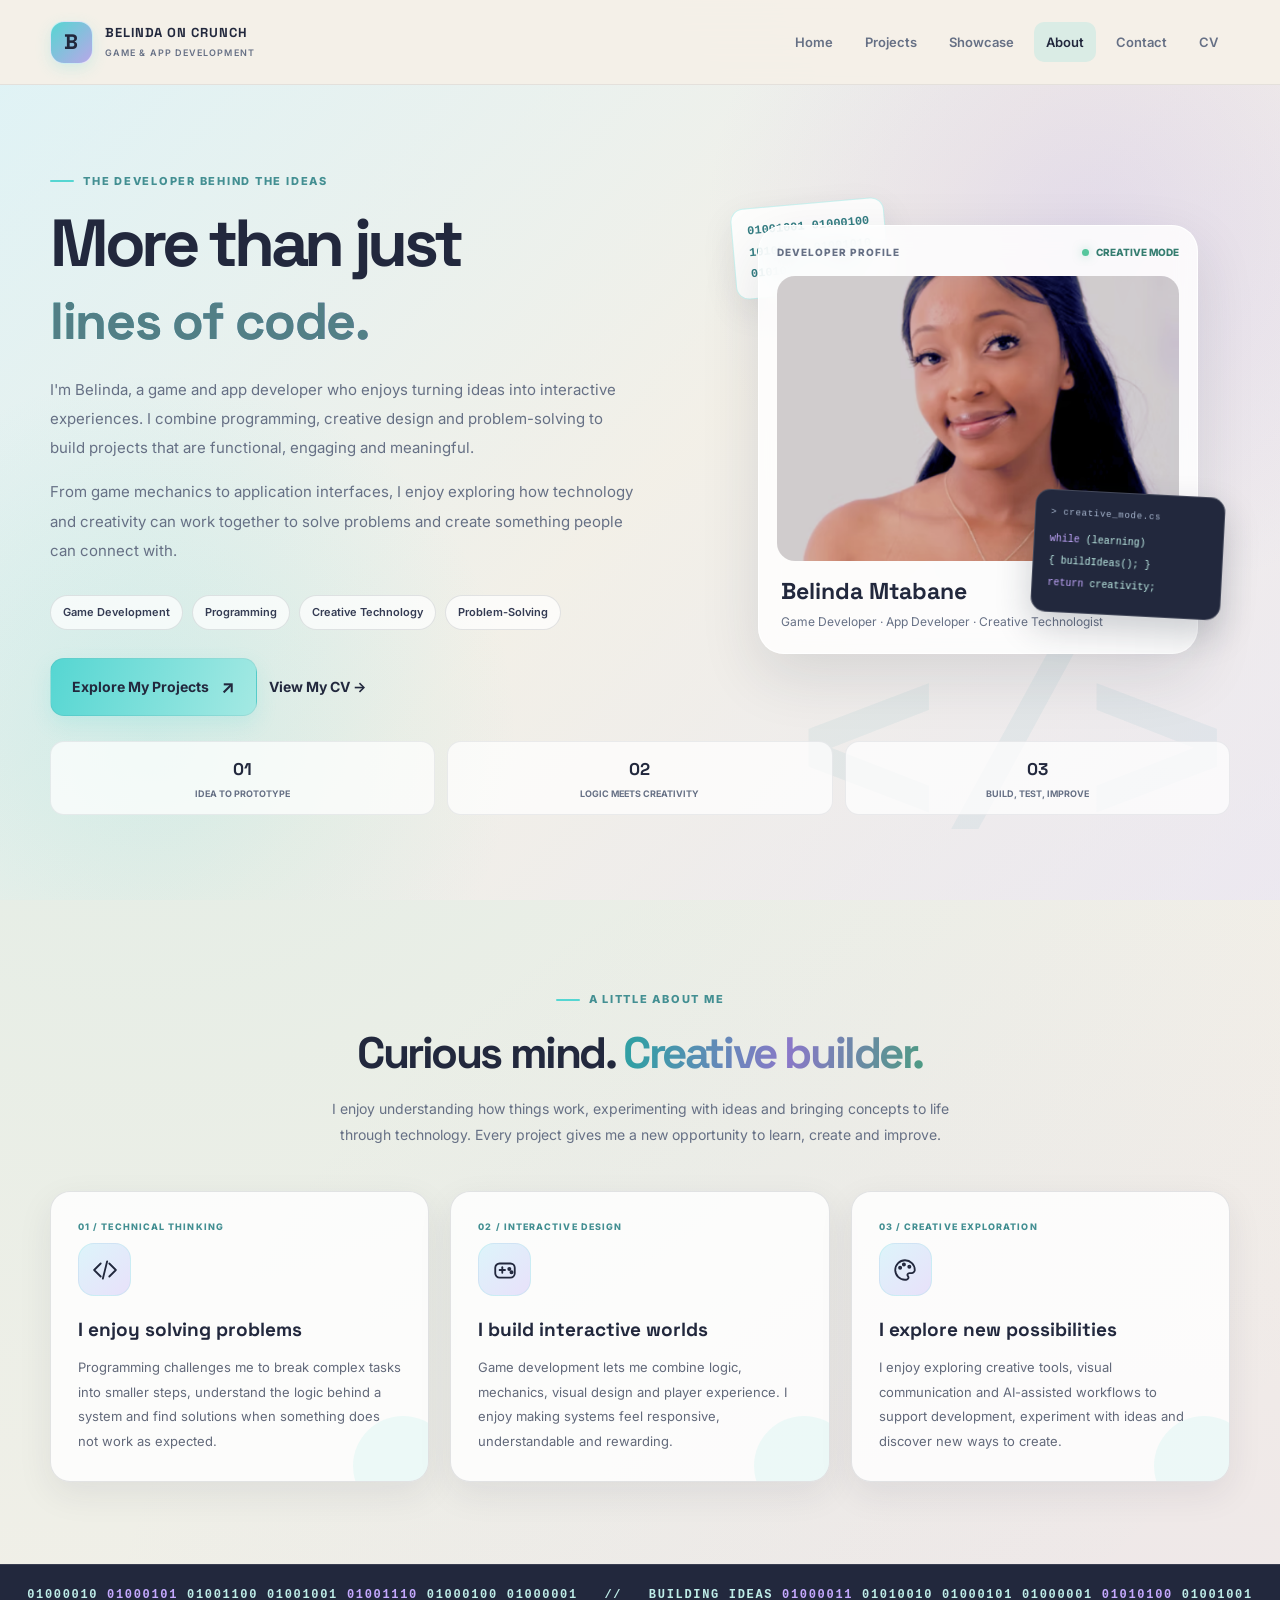
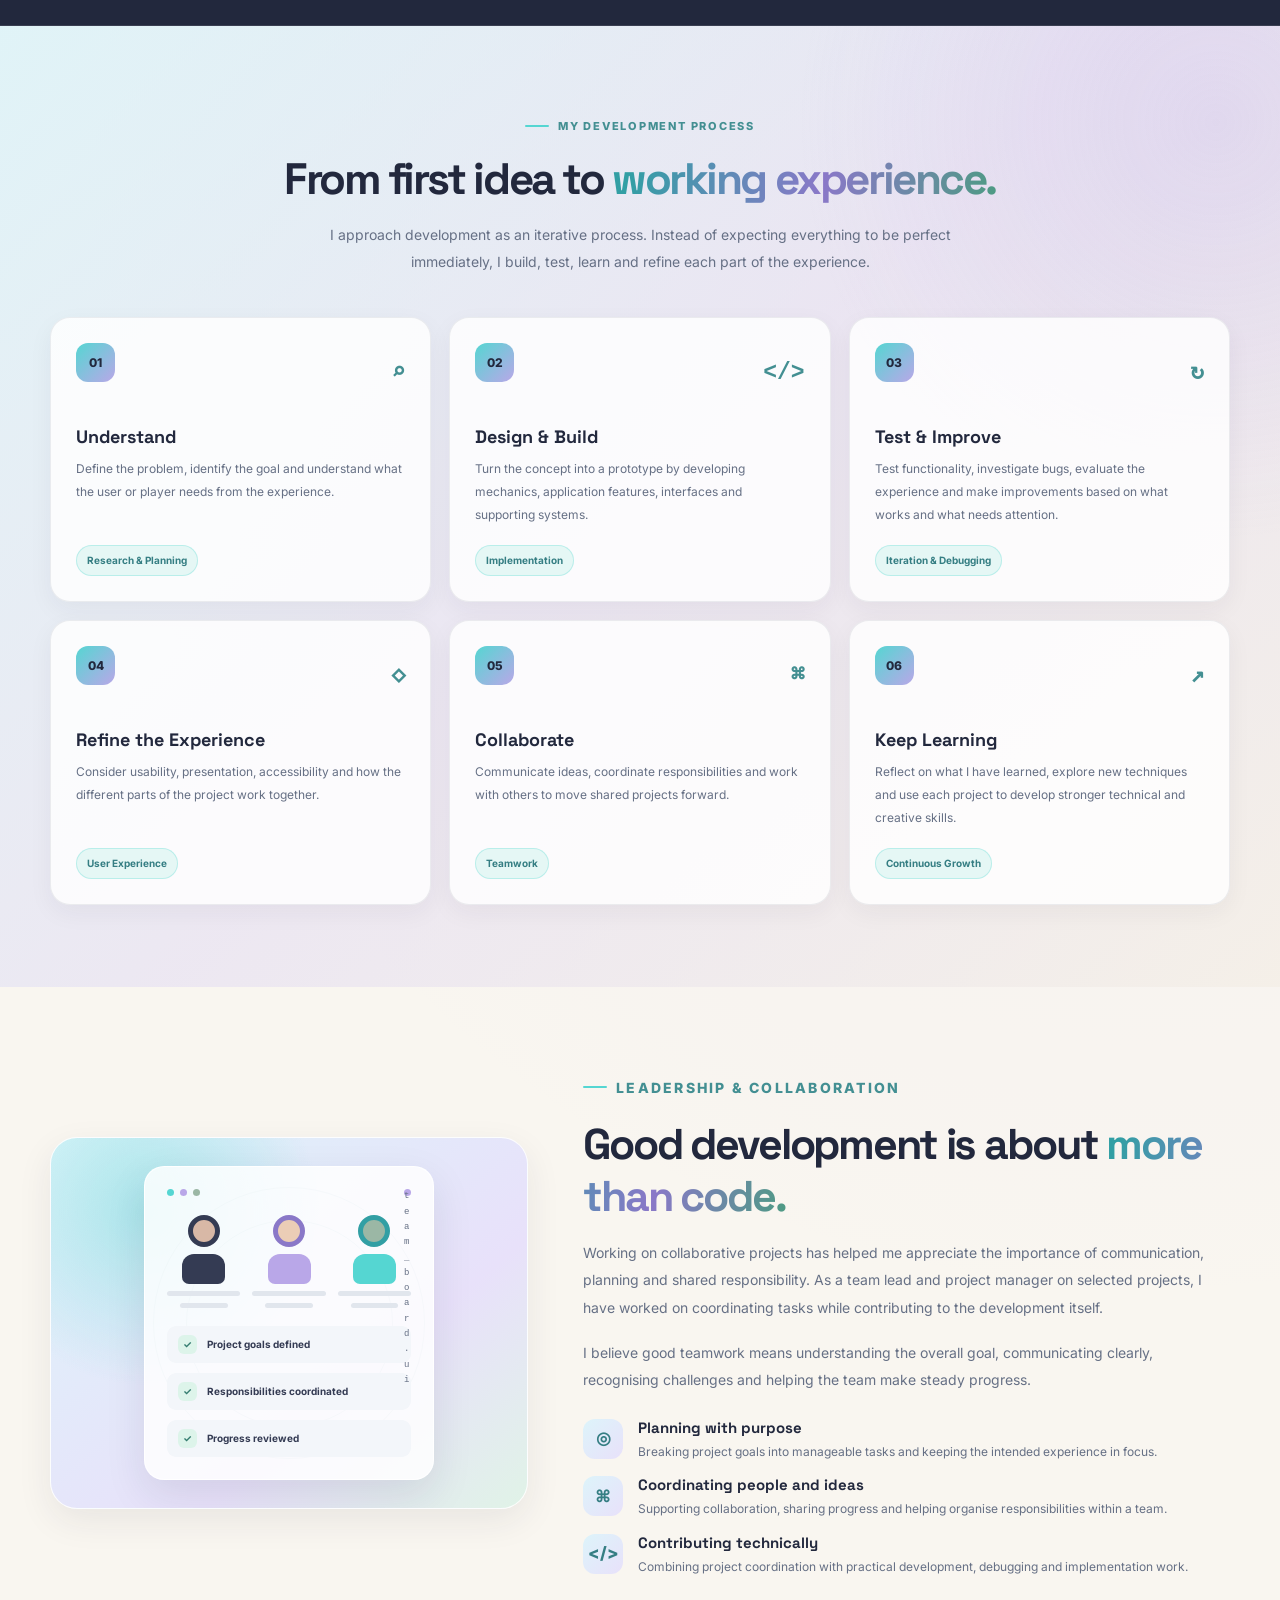
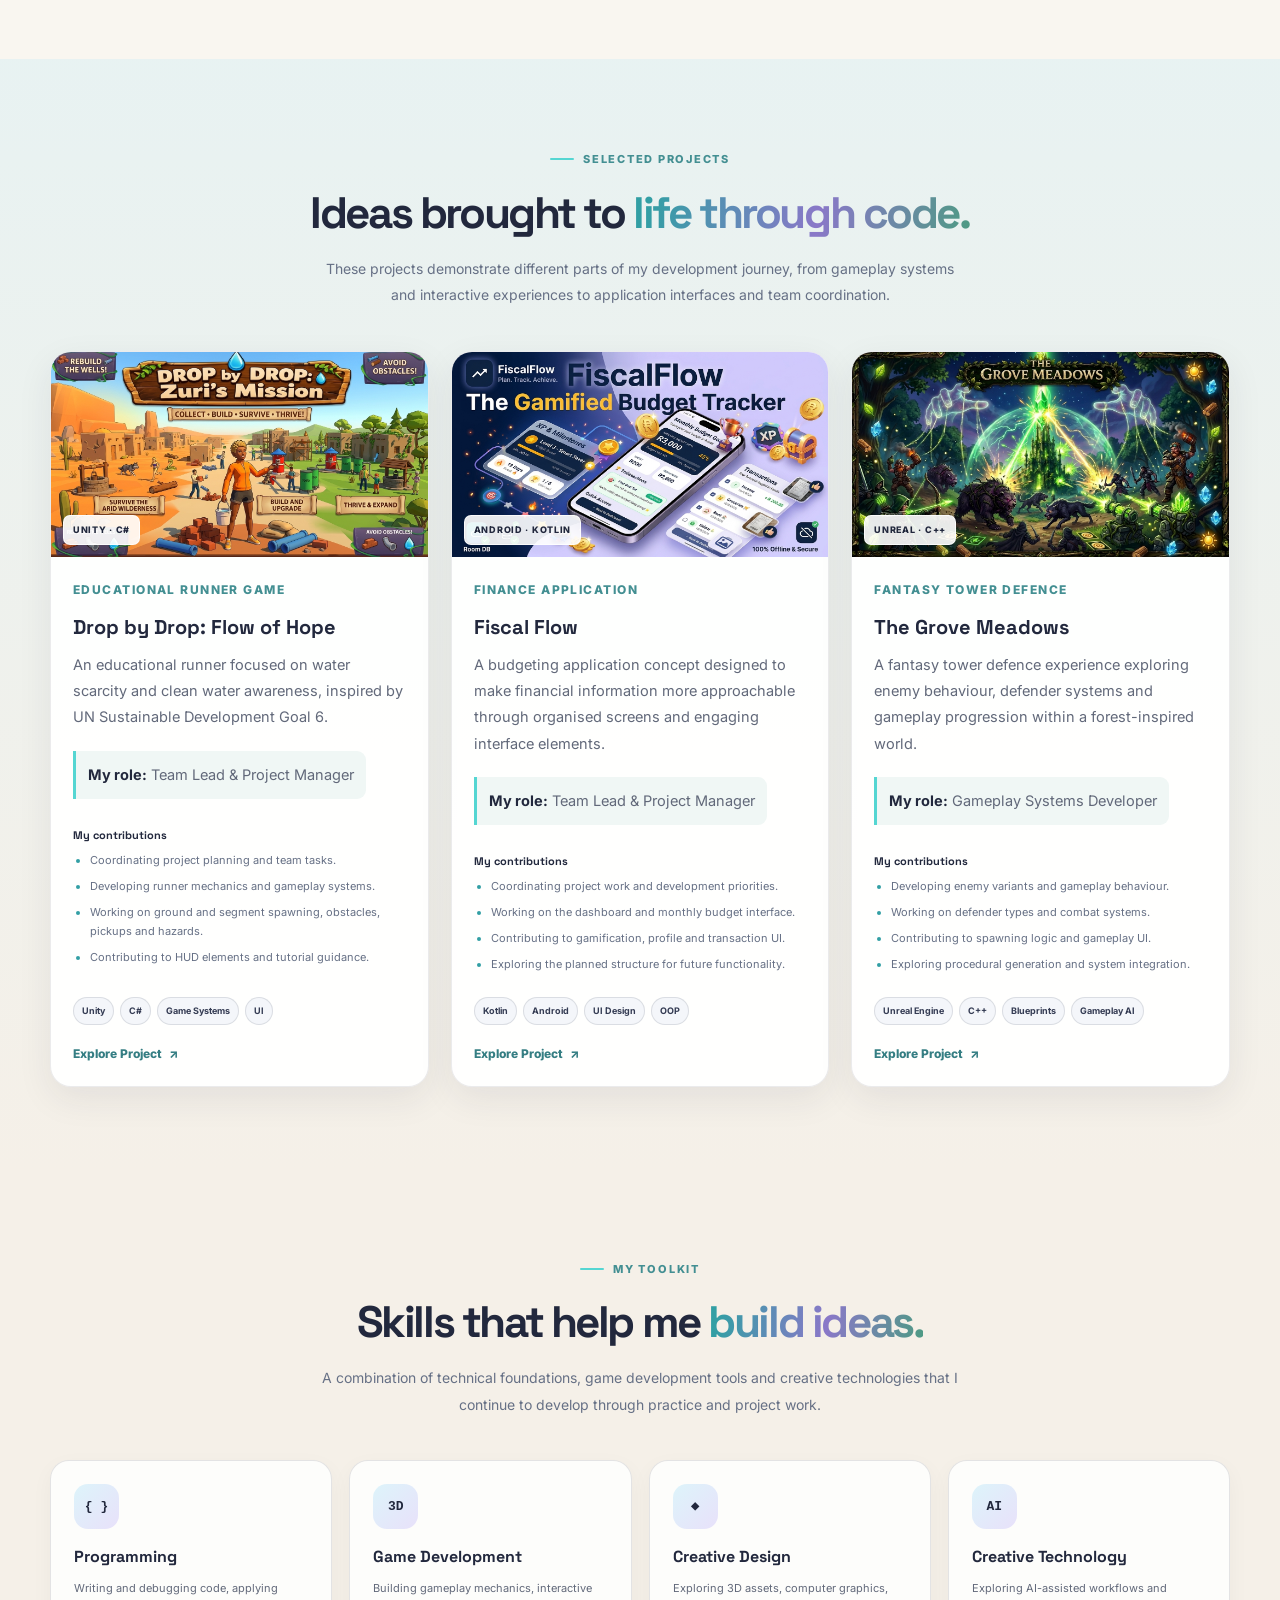
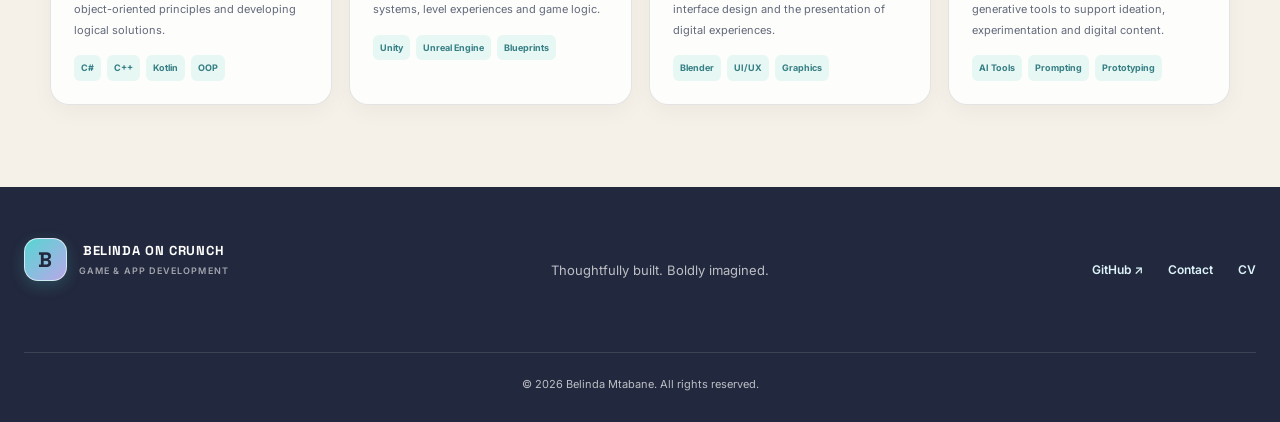
==== commit 9457ceec: "Refactor footer to match homepage design Updated footer section to match homepage style and removed " ====
--- a/about.html
+++ b/about.html
@@ -2041,52 +2041,23 @@
   </main>
 
 
-  <!-- FOOTER: MATCH THE HOMEPAGE -->
-
-  <footer class="site-footer">
-
-    <div class="footer-content">
-
-      <a class="brand footer-brand" href="index.html">
-        <span class="brand-mark">B</span>
-
-        <span>
-          BELINDA ON CRUNCH
-          <small>GAME &amp; APP DEVELOPMENT</small>
-        </span>
-      </a>
-
-      <p>Thoughtfully built. Boldly imagined.</p>
-
-      <div class="footer-links">
-        <a
-          href="https://github.com/BelindaMtabane"
-          target="_blank"
-          rel="noopener noreferrer"
-        >
-          GitHub ↗
-        </a>
-
-        <a href="contact.html">Contact</a>
-
-        <a href="cv.html">CV</a>
-      </div>
-
-      <p class="footer-copyright">
-        &copy; <span id="current-year"></span>
-        Belinda Mtabane. All rights reserved.
-      </p>
-
+   <!-- PROFESSIONAL FOOTER — MATCHES THE HOMEPAGE -->
+  <footer>
+    <a class="brand footer-brand" href="index.html">
+      <span class="brand-mark">B</span>
+      <span>BELINDA ON CRUNCH<small>GAME &amp; APP DEVELOPMENT</small></span>
+    </a>
+
+    <p>Thoughtfully built. Boldly imagined.</p>
+
+    <div class="footer-links">
+      <a href="https://github.com/BelindaMtabane"
+         target="_blank" rel="noopener noreferrer">GitHub ↗</a>
+      <a href="contact.html">Contact</a>
+      <a href="cv.html">CV</a>
     </div>
 
+    <p class="copyright">
+      © 2026 Belinda Mtabane. All rights reserved.
+    </p>
   </footer>
-
-
-  <script>
-    // Keep the copyright year current, just like the homepage.
-    document.getElementById("current-year").textContent =
-      new Date().getFullYear();
-  </script>
-
-</body>
-</html>
--- a/style.css
+++ b/style.css
@@ -2803,64 +2803,90 @@
   }
 }
 
-/* *** About page: introductory highlight cards *** */
-.about-highlights {
-    padding: 10px 0 55px;
-}
-
-.about-highlights-grid {
-    display: grid;
-    grid-template-columns: repeat(3, minmax(0, 1fr));
-    gap: 20px;
-}
-
-.about-highlight-card {
-    padding: 24px;
-    border: 1px solid rgba(34, 40, 61, 0.10);
-    border-radius: 20px;
-    background: rgba(255, 255, 255, 0.72);
-    box-shadow: 0 12px 35px rgba(34, 40, 61, 0.06);
-    transition: transform 0.25s ease, box-shadow 0.25s ease;
-}
-
-.about-highlight-card:hover {
-    transform: translateY(-4px);
-    box-shadow: 0 18px 38px rgba(34, 40, 61, 0.10);
-}
-
-.about-highlight-icon {
-    display: inline-flex;
-    align-items: center;
-    justify-content: center;
-    width: 42px;
-    height: 42px;
-    margin-bottom: 12px;
-    border-radius: 14px;
-    background: rgba(85, 214, 210, 0.18);
-    color: #22283D;
-    font-size: 22px;
-}
-
-.about-highlight-card h3 {
-    margin: 0 0 8px;
-    font-family: "Space Grotesk", sans-serif;
-}
-
-.about-highlight-card p {
-    margin: 0;
-    color: #667085;
-    line-height: 1.7;
-}
-
-@media (max-width: 760px) {
-    .about-highlights-grid {
-        grid-template-columns: 1fr;
-    }
-
-    .about-highlights {
-        padding-bottom: 35px;
-    }
-}
-
-
-
+
+/* *** ABOUT PAGE FOOTER FIX — keep this at the VERY END of style.css *** */
+
+
+<!-- *** SAME FOOTER STRUCTURE AS THE HOMEPAGE *** -->
+<footer class="site-footer">
+  <div class="footer-content">
+    <a class="brand footer-brand" href="index.html">
+      <span class="brand-mark">B</span>
+      <span>
+        BELINDA ON CRUNCH
+        <small>GAME &amp; APP DEVELOPMENT</small>
+      </span>
+    </a>
+
+    <p>Thoughtfully built. Boldly imagined.</p>
+
+    <div class="footer-links">
+      <a href="https://github.com/BelindaMtabane"
+         target="_blank"
+         rel="noopener noreferrer">GitHub ↗</a>
+      <a href="contact.html">Contact</a>
+      <a href="cv.html">CV</a>
+    </div>
+
+    <p class="copyright">
+      &copy; <span id="current-year"></span> Belinda Mtabane. All rights reserved.
+    </p>
+  </div>
+</footer>
+
+<script>
+  document.getElementById("current-year").textContent =
+    new Date().getFullYear();
+</script>
+
+/* *** ABOUT FOOTER: MATCH THE HOMEPAGE STACKED LAYOUT *** */
+.about-page .site-footer .footer-content {
+  display: flex;
+  flex-direction: column;
+  align-items: center;
+  justify-content: center;
+  gap: 0;
+  width: 100%;
+  max-width: var(--page-width);
+  margin: 0 auto;
+  text-align: center;
+}
+
+.about-page .site-footer .footer-brand {
+  display: inline-flex;
+  justify-content: center;
+  margin-bottom: 20px;
+  color: var(--white);
+}
+
+.about-page .site-footer .footer-content > p {
+  color: rgba(255, 255, 255, 0.7);
+  font-size: 13px;
+}
+
+.about-page .site-footer .footer-links {
+  display: flex;
+  justify-content: center;
+  flex-wrap: wrap;
+  gap: 25px;
+  margin: 25px 0;
+}
+
+.about-page .site-footer .footer-links a {
+  color: var(--ice-blue);
+  font-size: 12px;
+  font-weight: 600;
+}
+
+.about-page .site-footer .copyright {
+  width: 100%;
+  margin-top: 27px;
+  padding-top: 22px;
+  border-top: 1px solid rgba(255, 255, 255, 0.12);
+  font-size: 11px;
+}
+
+
+
+
+
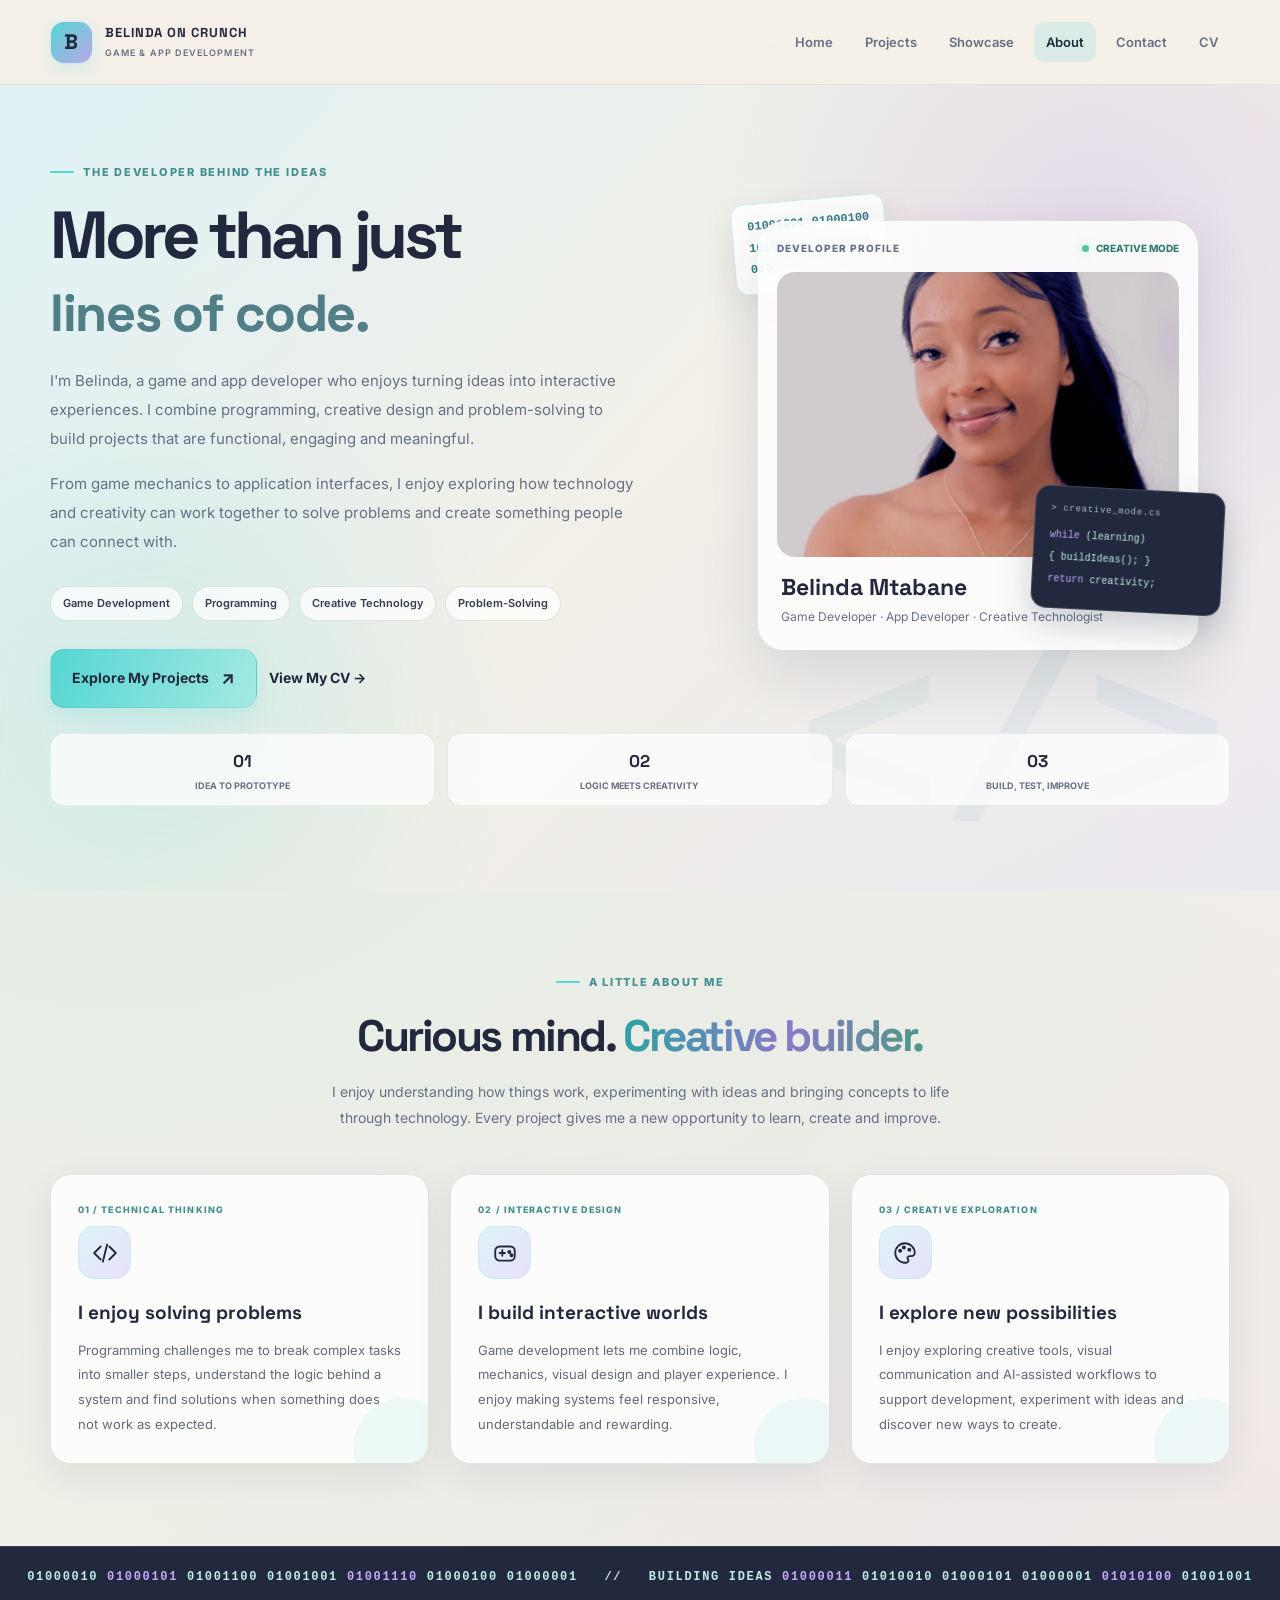
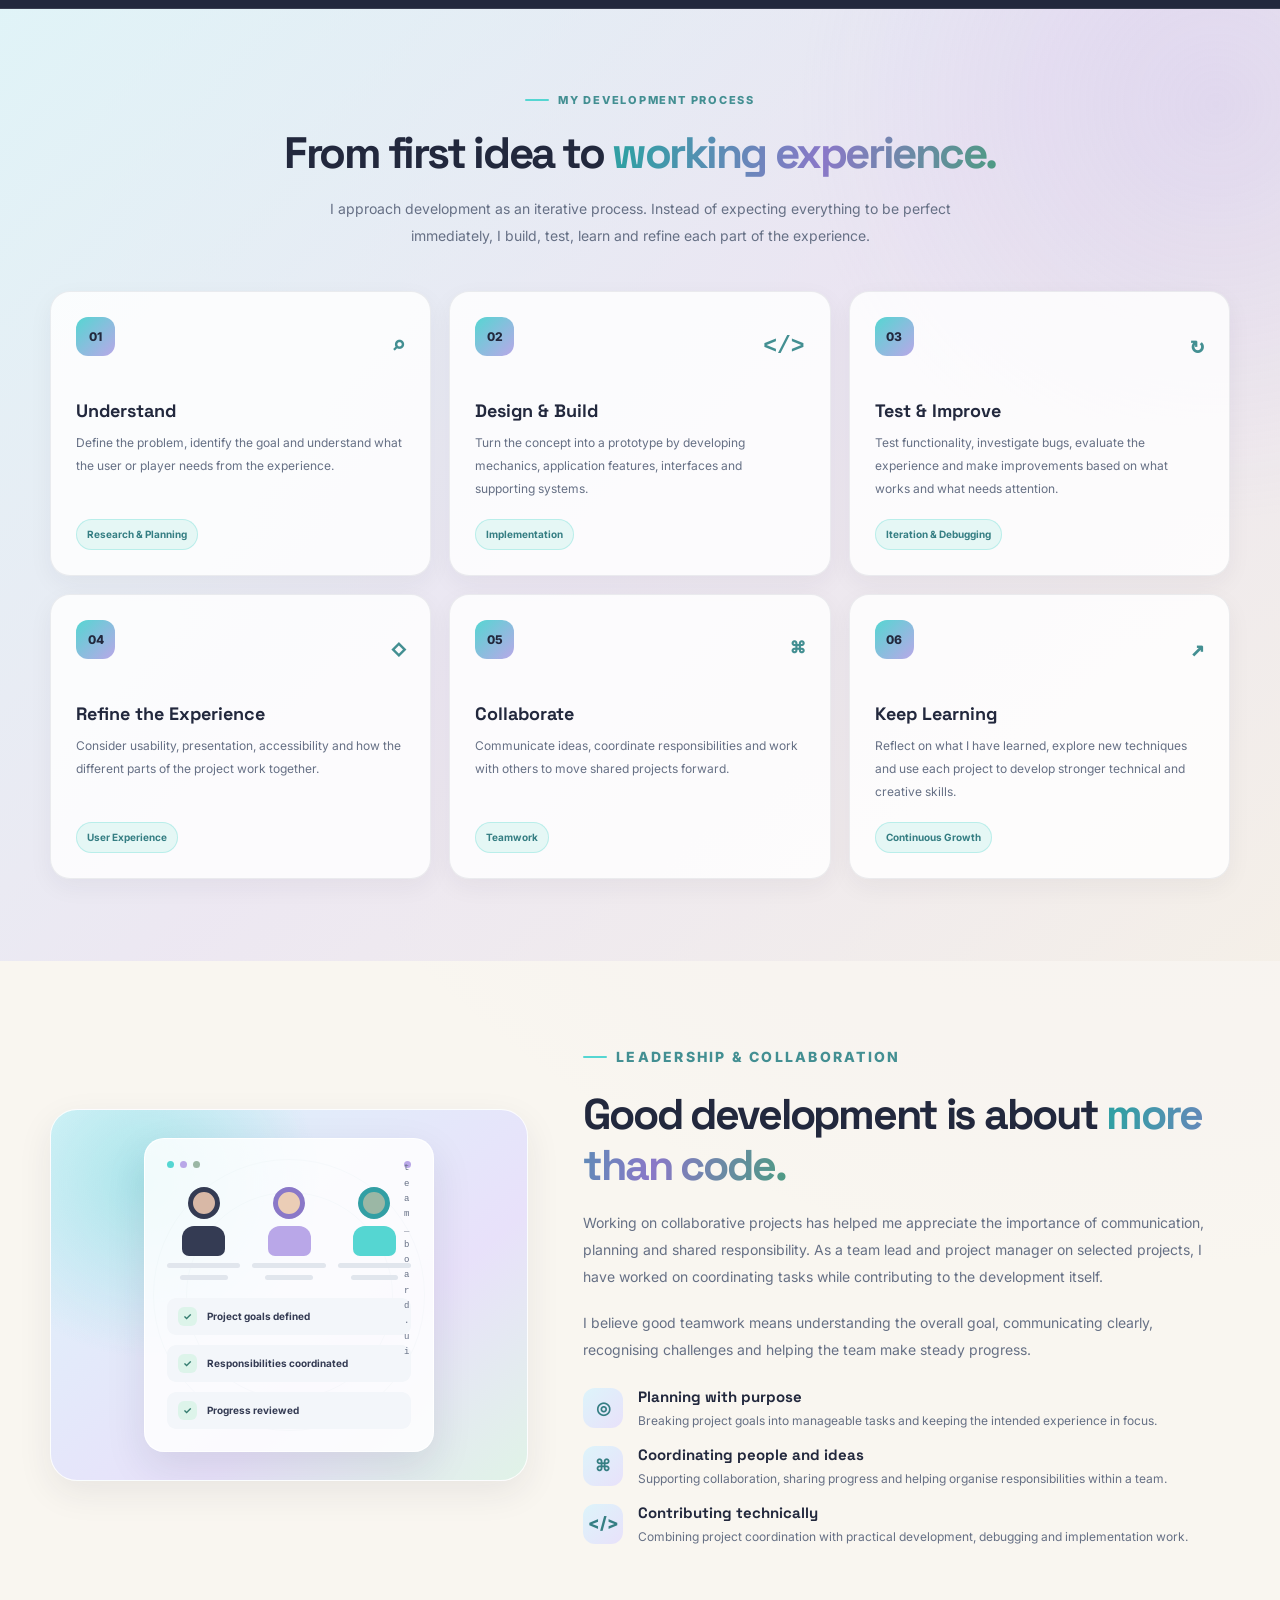
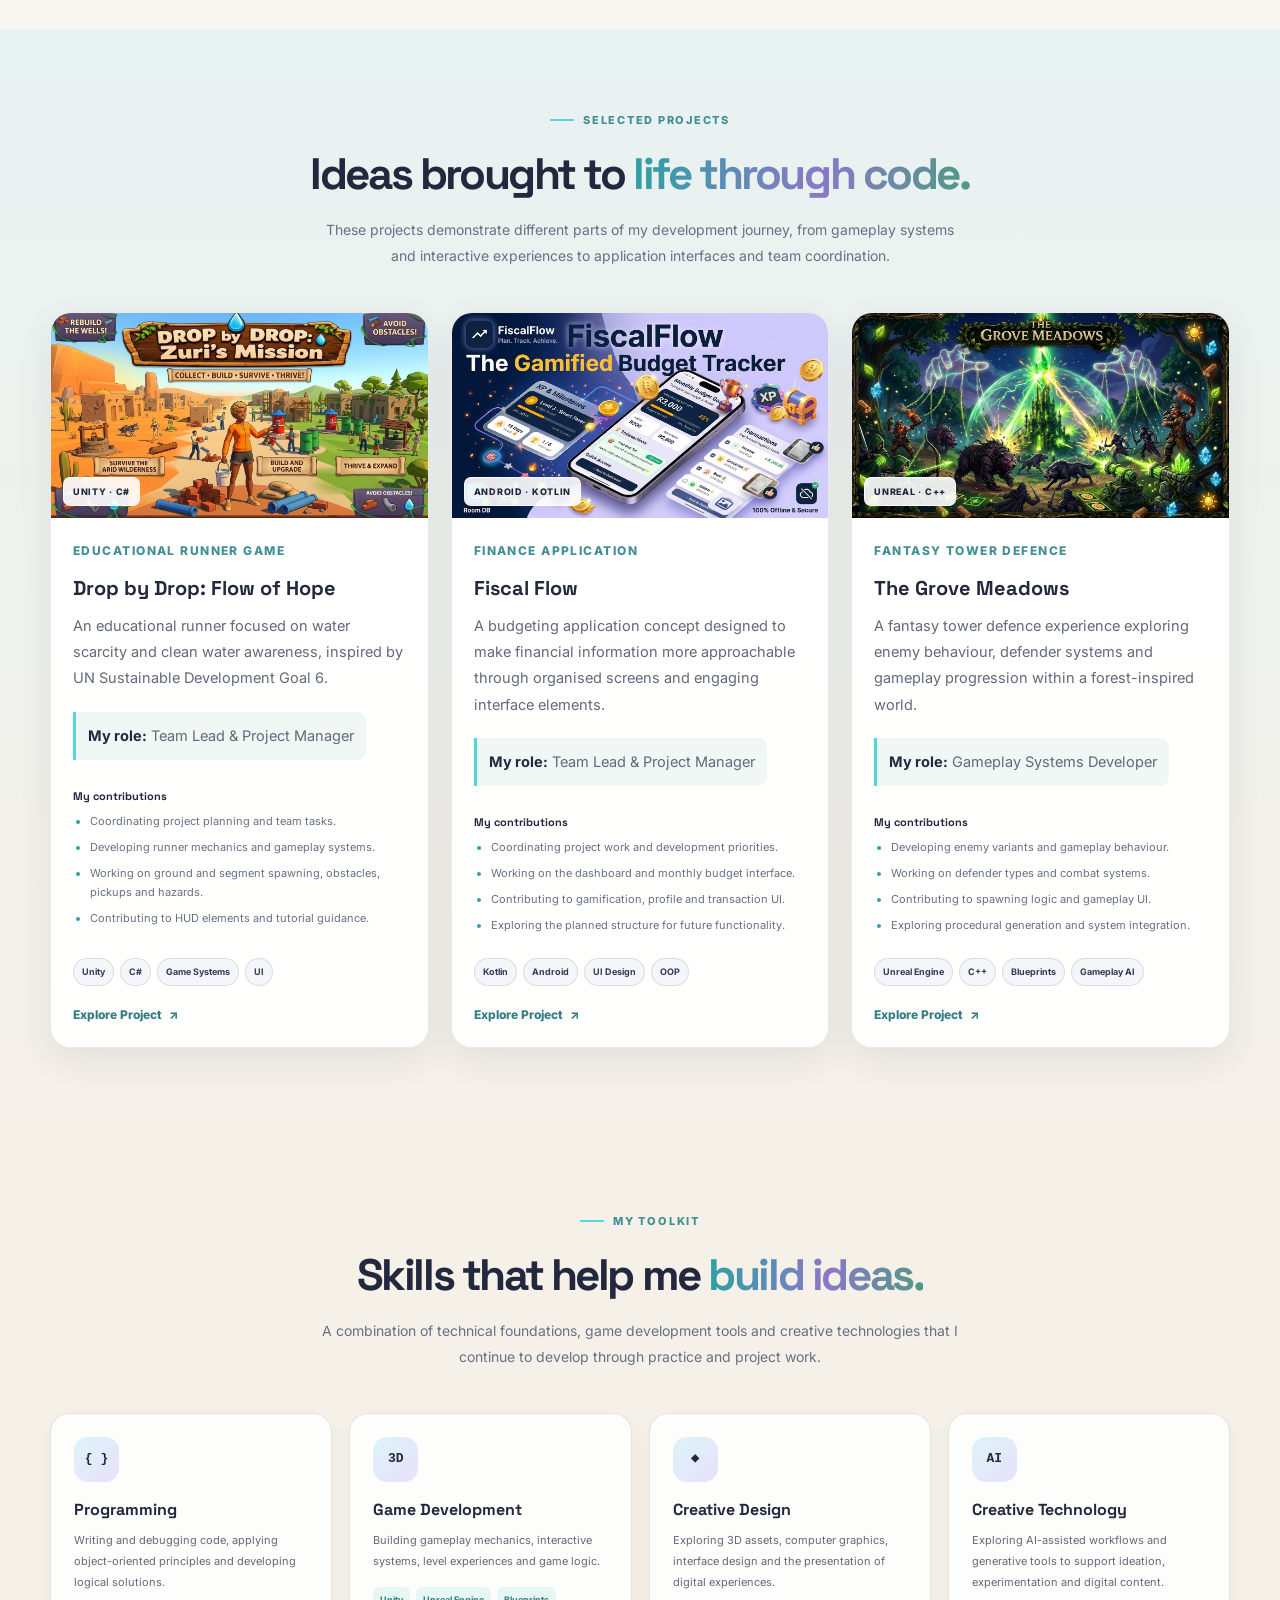
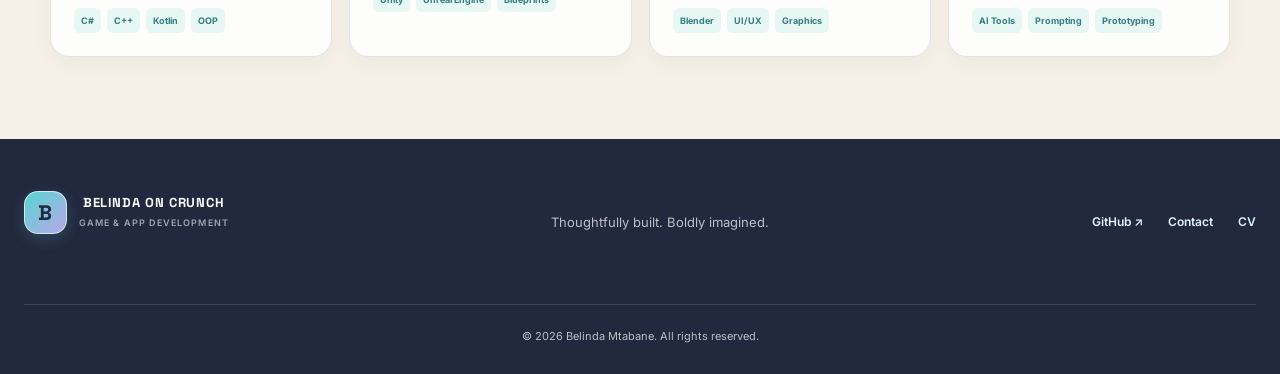
==== commit 48ec87d8: "Fix formatting in about.html" ====
--- a/about.html
+++ b/about.html
@@ -1,4 +1,4 @@
-
+<body class="about-page">
 <!DOCTYPE html>
 <html lang="en">
 <head>
--- a/style.css
+++ b/style.css
@@ -2885,8 +2885,69 @@
   border-top: 1px solid rgba(255, 255, 255, 0.12);
   font-size: 11px;
 }
-
-
-
-
-
+<CodeBlock language="css" editable>
+/* *** ABOUT PAGE FOOTER — MATCH HOMEPAGE LAYOUT *** */
+
+.about-page footer {
+display: flex;
+flex-direction: column;
+align-items: center;
+justify-content: center;
+width: 100%;
+gap: 0;
+padding: 48px 24px 28px;
+background: var(--deep-navy);
+color: var(--white);
+text-align: center;
+}
+.about-page footer .footer-brand {
+display: inline-flex;
+justify-content: center;
+margin-bottom: 20px;
+color: var(--white);
+}
+.about-page footer .footer-brand small {
+color: rgba(255, 255, 255, 0.58);
+}
+.about-page footer > p {
+color: rgba(255, 255, 255, 0.7);
+font-size: 13px;
+}
+.about-page footer .footer-links {
+display: flex;
+flex-direction: row;
+flex-wrap: wrap;
+justify-content: center;
+gap: 25px;
+margin: 25px 0;
+}
+.about-page footer .footer-links a {
+color: var(--ice-blue);
+font-size: 12px;
+font-weight: 600;
+}
+.about-page footer .footer-links a:hover {
+color: var(--turquoise);
+}
+.about-page footer .copyright {
+width: 100%;
+margin-top: 27px;
+padding-top: 22px;
+border-top: 1px solid rgba(255, 255, 255, 0.12);
+font-size: 11px;
+text-align: center;
+}
+@media (max-width: 680px) {
+.about-page footer {
+padding: 40px 18px 24px;
+}
+.about-page footer .footer-links {
+gap: 20px;
+}
+}
+</CodeBlock>
+
+
+
+
+
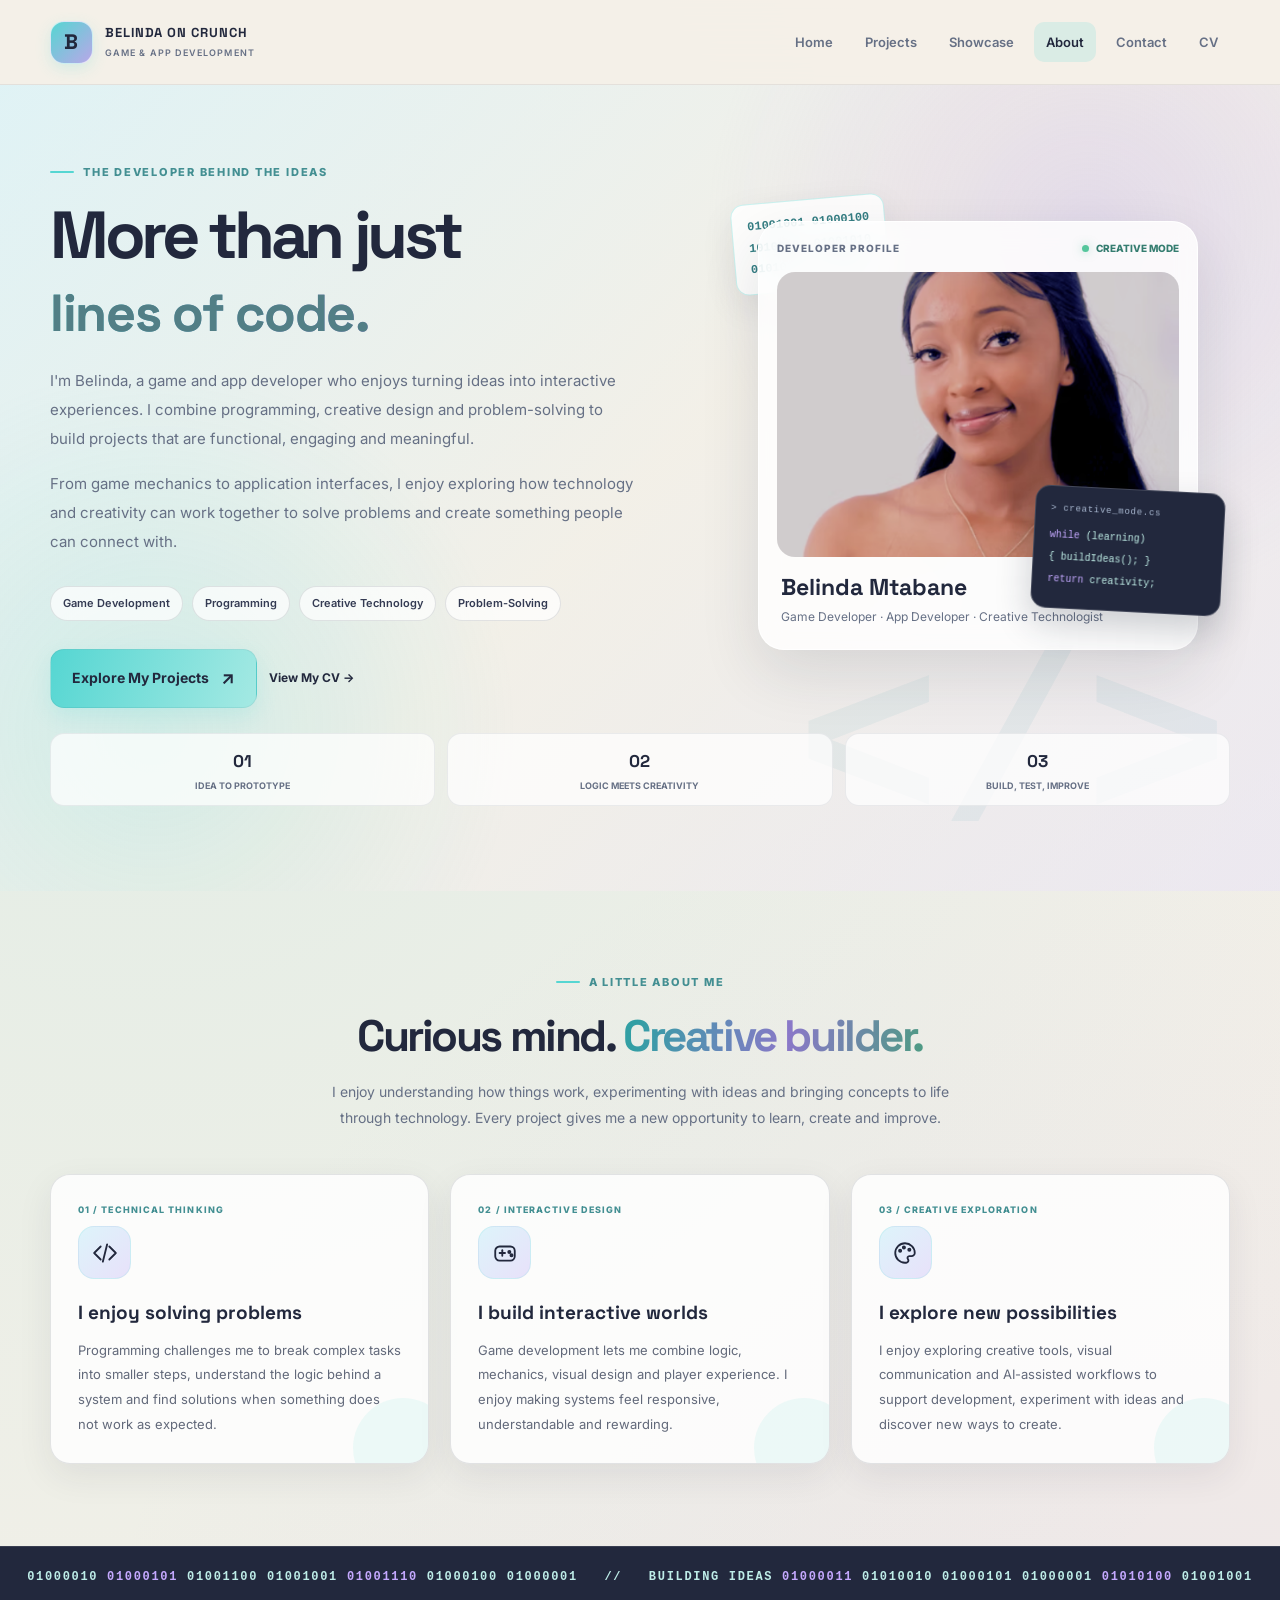
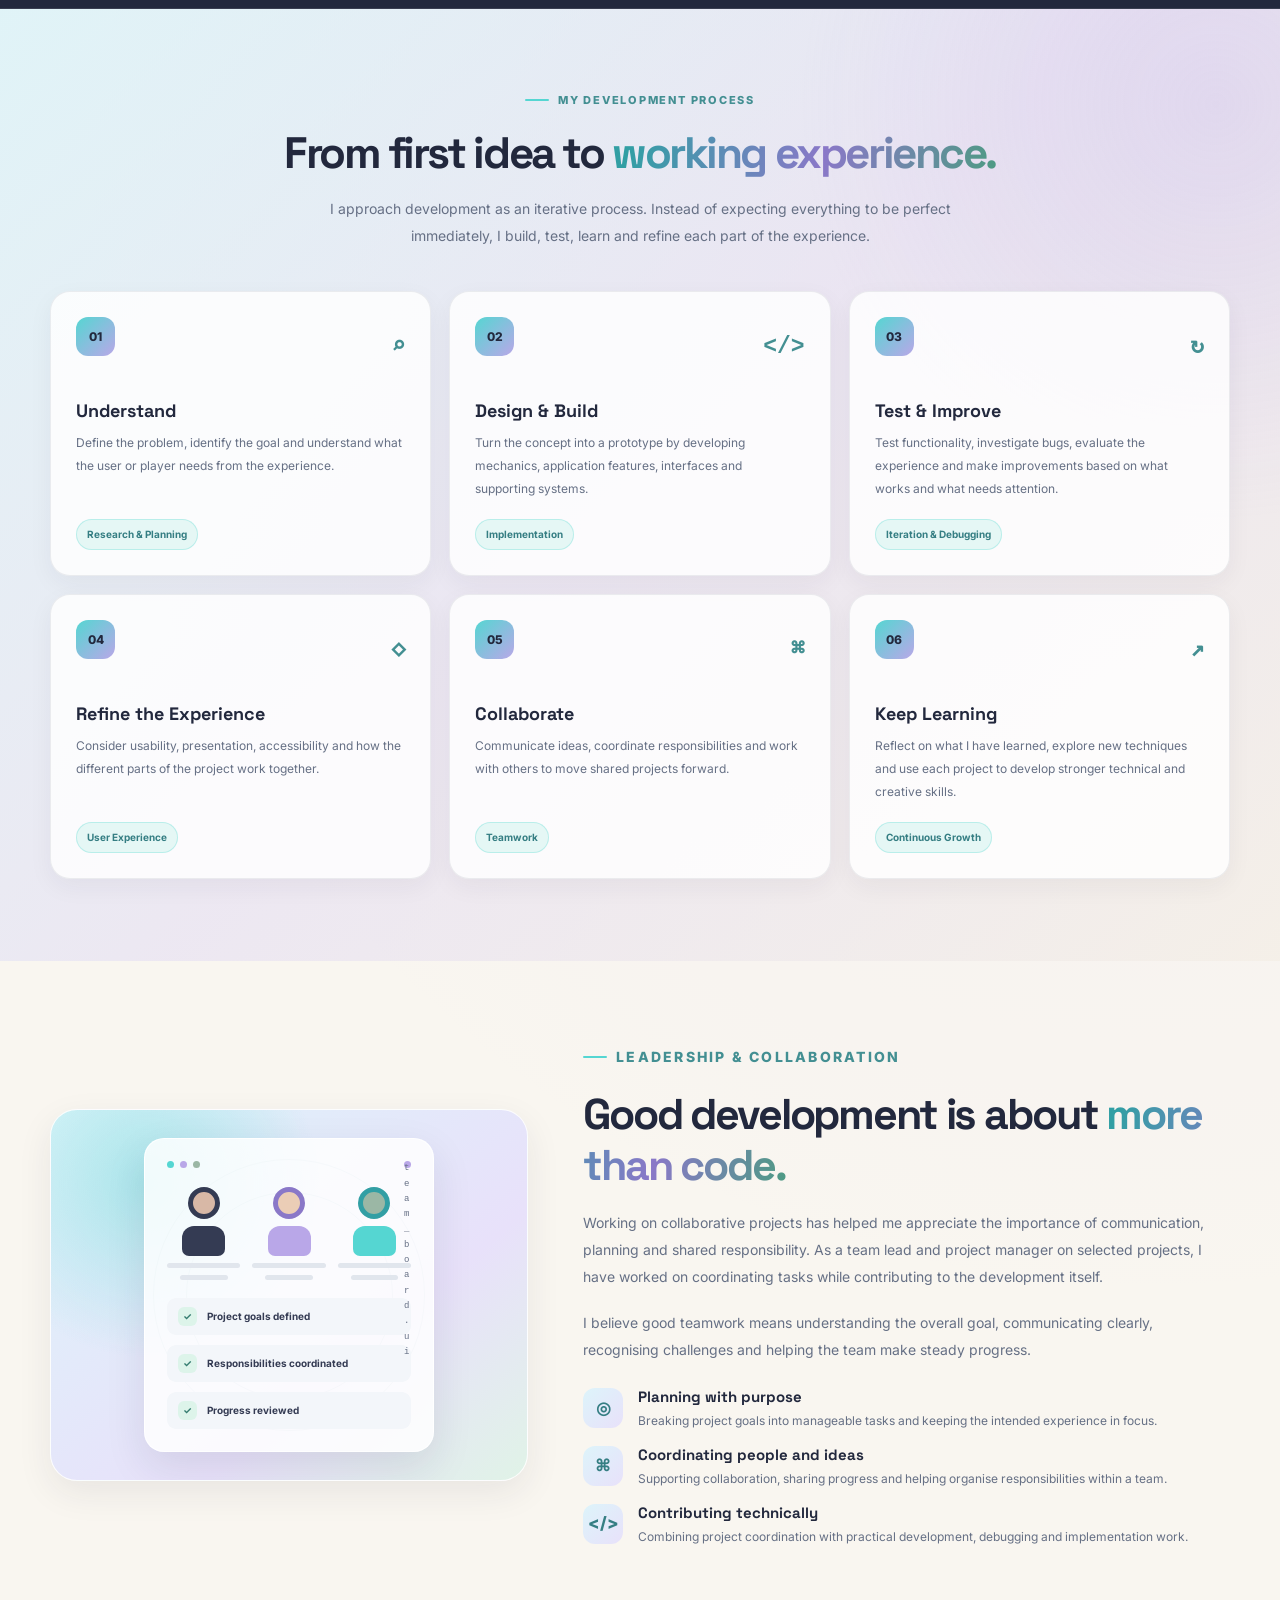
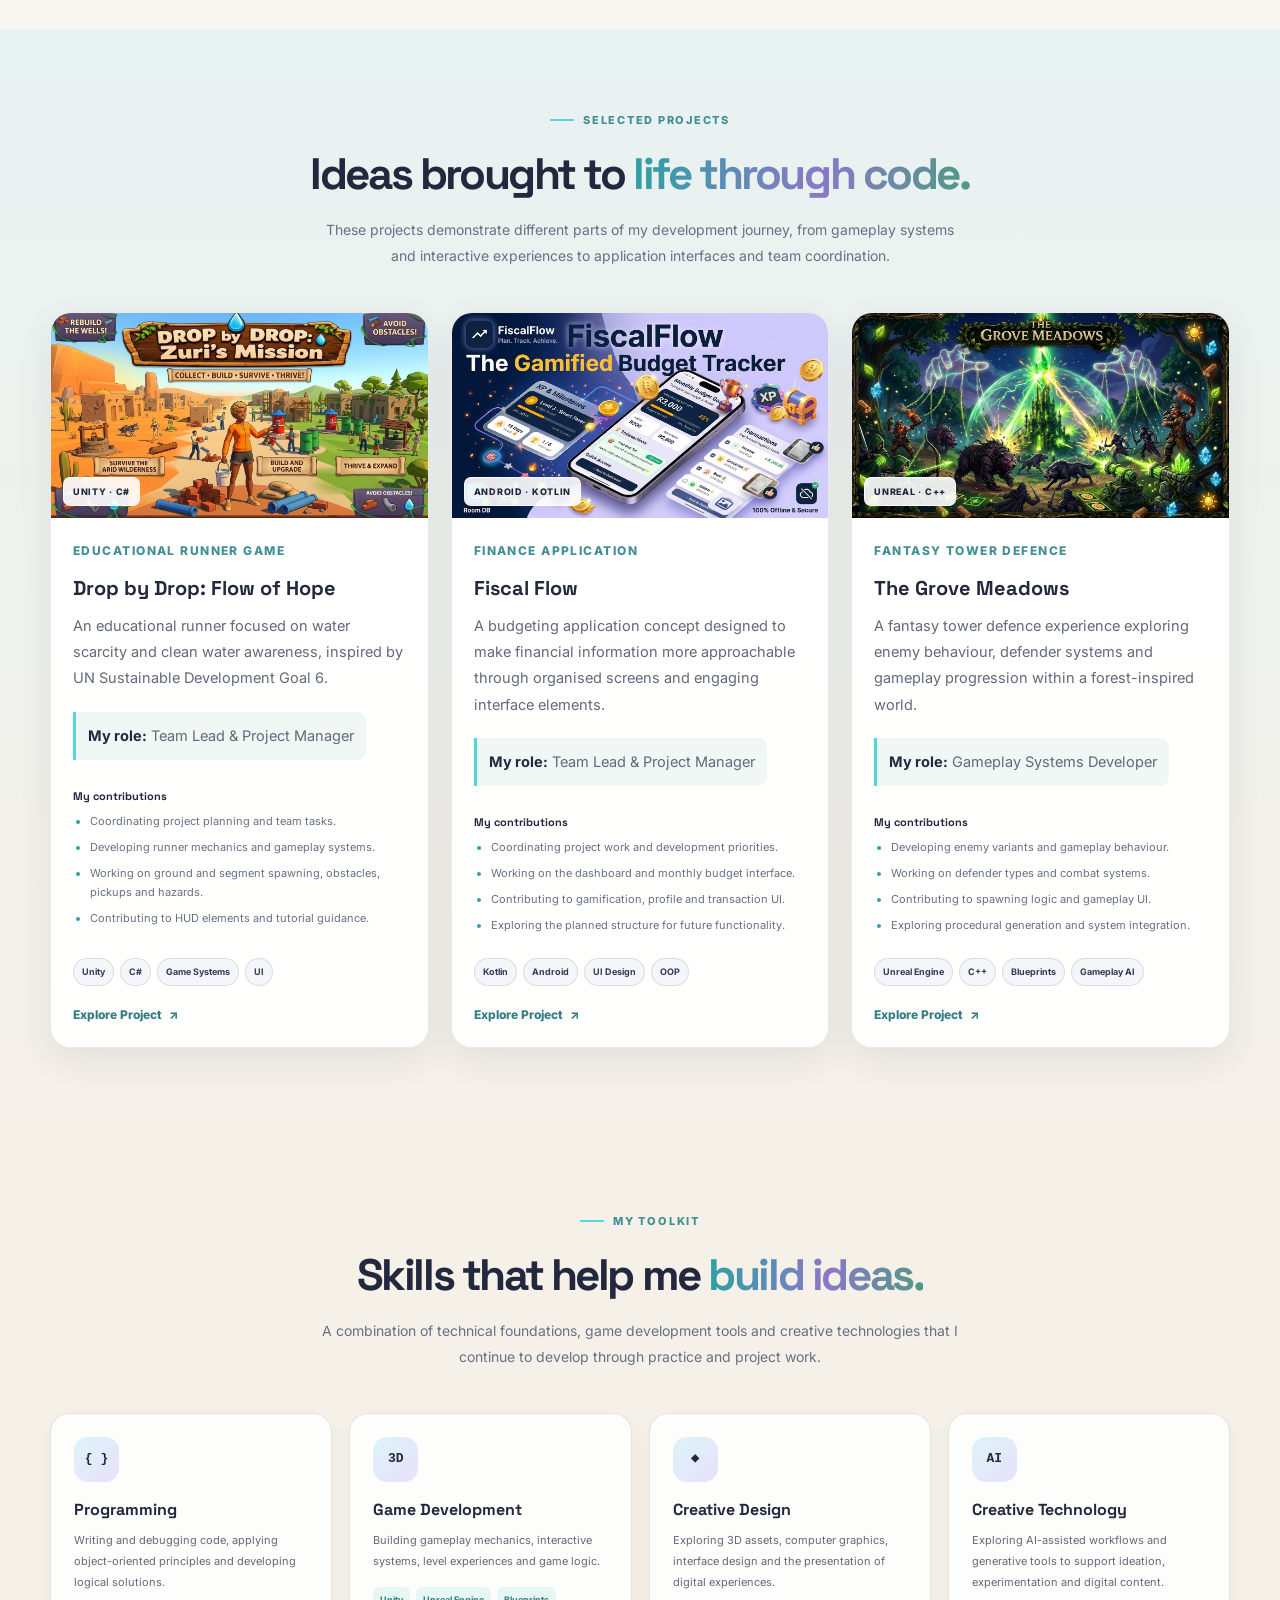
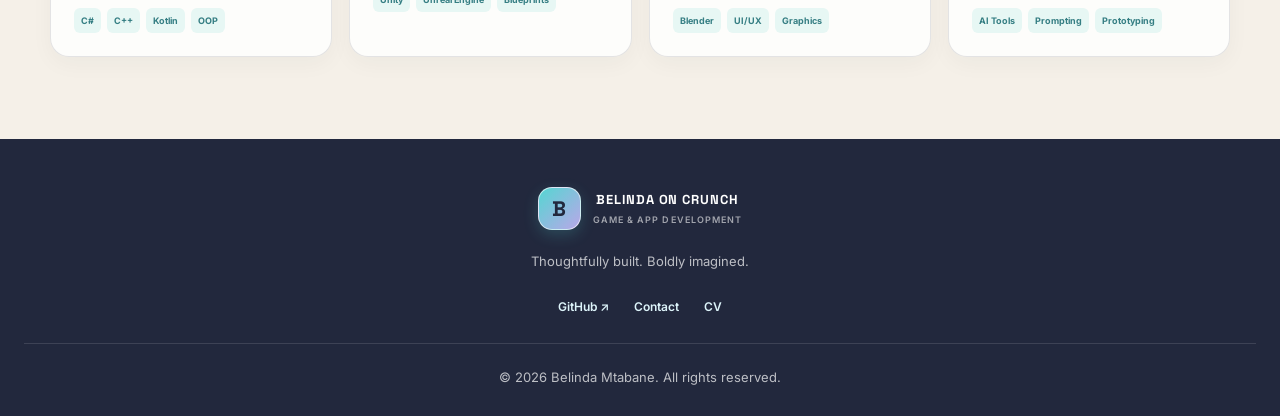
==== commit be0618ef: "Update about.html" ====
--- a/about.html
+++ b/about.html
@@ -2041,23 +2041,26 @@
   </main>
 
 
-   <!-- PROFESSIONAL FOOTER — MATCHES THE HOMEPAGE -->
-  <footer>
-    <a class="brand footer-brand" href="index.html">
-      <span class="brand-mark">B</span>
-      <span>BELINDA ON CRUNCH<small>GAME &amp; APP DEVELOPMENT</small></span>
-    </a>
-
-    <p>Thoughtfully built. Boldly imagined.</p>
-
-    <div class="footer-links">
-      <a href="https://github.com/BelindaMtabane"
-         target="_blank" rel="noopener noreferrer">GitHub ↗</a>
-      <a href="contact.html">Contact</a>
-      <a href="cv.html">CV</a>
+   <!-- FOOTER -->
+  <footer class="site-footer">
+
+    <div class="footer-content">
+
+      <a class="brand footer-brand" href="index.html">
+        <span class="brand-mark">B</span>
+        <span>BELINDA ON CRUNCH<small>GAME &amp; APP DEVELOPMENT</small></span>
+      </a>
+
+      <p>Thoughtfully built. Boldly imagined.</p>
+
+      <div class="footer-links">
+        <a href="https://github.com/BelindaMtabane" target="_blank" rel="noopener noreferrer">GitHub ↗</a>
+        <a href="contact.html">Contact</a>
+        <a href="cv.html">CV</a>
+      </div>
+
+      <p class="copyright">
+        &copy; 2026 Belinda Mtabane. All rights reserved.
+      </p>
+
     </div>
-
-    <p class="copyright">
-      © 2026 Belinda Mtabane. All rights reserved.
-    </p>
-  </footer>
--- a/style.css
+++ b/style.css
@@ -907,17 +907,30 @@
 }
 
 
-/* 10. FOOTER */
-
+
+/* 10. FOOTER — SHARED HOMEPAGE AND ABOUT PAGE */
+
+/* *** FIX: Stack footer content vertically and centre it. */
 footer {
+  display: flex;
+  flex-direction: column;
+  align-items: center;
+  justify-content: center;
+
+  width: 100%;
+  box-sizing: border-box;
   padding: 48px 24px 28px;
+  gap: 0;
 
   background: var(--deep-navy);
   color: var(--white);
   text-align: center;
 }
 
+/* *** FIX: Keep the brand centred above the other footer content. */
 .footer-brand {
+  display: inline-flex;
+  align-items: center;
   justify-content: center;
   margin-bottom: 20px;
   color: var(--white);
@@ -927,17 +940,20 @@
   color: rgba(255, 255, 255, 0.58);
 }
 
+/* *** FIX: Centre the footer description. */
 footer > p {
   color: rgba(255, 255, 255, 0.7);
   font-size: 13px;
 }
 
+/* *** FIX: Keep the links together on their own row. */
 .footer-links {
   display: flex;
+  flex-direction: row;
+  align-items: center;
   justify-content: center;
   flex-wrap: wrap;
   gap: 25px;
-
   margin: 25px 0;
 }
 
@@ -945,7 +961,6 @@
   color: var(--ice-blue);
   font-size: 12px;
   font-weight: 600;
-
   transition: color 0.2s ease;
 }
 
@@ -953,14 +968,27 @@
   color: var(--turquoise);
 }
 
+/* *** FIX: Give the copyright its own full-width row. */
 footer .copyright {
+  width: 100%;
+  box-sizing: border-box;
   margin-top: 27px;
   padding-top: 22px;
   border-top: 1px solid rgba(255, 255, 255, 0.12);
-
   font-size: 11px;
-}
-
+  text-align: center;
+}
+
+/* *** FIX: Adjust spacing on smaller screens. */
+@media (max-width: 680px) {
+  footer {
+    padding: 40px 18px 24px;
+  }
+
+  .footer-links {
+    gap: 20px;
+  }
+}
 
 /* 11. GENERAL PAGE COMPONENTS
    These styles can also be used on your other pages. */
@@ -1784,29 +1812,6 @@
   justify-content: center;
 }
 
-/* FOOTER */
-.about-page .site-footer {
-  padding: 24px 0;
-}
-
-.about-page .footer-content {
-  display: flex;
-  flex-wrap: wrap;
-  align-items: center;
-  justify-content: space-between;
-  gap: 15px;
-}
-
-.about-page .footer-content p {
-  margin: 0;
-}
-
-.about-page .footer-content a {
-  color: #357E83;
-  font-weight: 600;
-  text-decoration: none;
-}
-
 /* KEYBOARD ACCESSIBILITY */
 .about-page a:focus-visible {
   outline: 3px solid #357E83;
@@ -2385,160 +2390,6 @@
   line-height: 1.9;
 }
 
-/* EDUCATION */
-.about-education-section {
-  background: linear-gradient(
-    135deg,
-    rgba(232, 227, 247, 0.65),
-    rgba(221, 244, 250, 0.7)
-  );
-}
-
-.about-education-grid {
-  display: grid;
-  grid-template-columns: minmax(0, 0.8fr) minmax(0, 1.2fr);
-  align-items: start;
-  gap: 55px;
-}
-
-.about-education-grid > div:first-child h2 {
-  margin-bottom: 18px;
-  font-size: clamp(30px, 4vw, 43px);
-  letter-spacing: -0.04em;
-}
-
-.about-education-grid > div:first-child > p:last-child {
-  line-height: 1.9;
-}
-
-.about-education-card {
-  padding: 30px;
-  border: 1px solid rgba(34, 40, 61, 0.1);
-  border-radius: var(--radius-medium);
-  background: rgba(255, 255, 255, 0.86);
-  box-shadow: var(--shadow-soft);
-}
-
-.about-education-date {
-  display: inline-block;
-  margin-bottom: 15px;
-  color: #357E83;
-  font-size: 12px;
-  font-weight: 800;
-  letter-spacing: 0.08em;
-}
-
-.about-education-card h3 {
-  margin-bottom: 9px;
-  font-size: 22px;
-}
-
-.about-education-card .about-education-place {
-  margin-bottom: 12px;
-  color: var(--deep-navy);
-  font-weight: 700;
-}
-
-.about-education-card > p {
-  margin-bottom: 22px;
-  font-size: 14px;
-}
-
-.about-education-card h4 {
-  margin-bottom: 13px;
-  font-size: 14px;
-}
-
-.about-education-tags {
-  display: flex;
-  flex-wrap: wrap;
-  gap: 8px;
-}
-
-.about-education-tags span {
-  padding: 7px 10px;
-  border: 1px solid var(--border-light);
-  border-radius: 999px;
-  background: var(--white);
-  color: var(--navy-soft);
-  font-size: 11px;
-  font-weight: 600;
-}
-
-/* EXPERIENCE */
-.about-experience-list {
-  display: grid;
-  gap: 18px;
-  max-width: 950px;
-  margin: 0 auto;
-}
-
-.about-experience-card {
-  padding: 27px 30px;
-  border: 1px solid var(--border-light);
-  border-radius: var(--radius-medium);
-  background: rgba(255, 255, 255, 0.82);
-  box-shadow: var(--shadow-soft);
-  transition: transform 0.22s ease, box-shadow 0.22s ease;
-}
-
-.about-experience-heading {
-  display: flex;
-  align-items: flex-start;
-  justify-content: space-between;
-  gap: 20px;
-  margin-bottom: 17px;
-}
-
-.about-experience-type {
-  margin-bottom: 7px;
-  color: #357E83;
-  font-size: 10px;
-  font-weight: 800;
-  letter-spacing: 0.12em;
-}
-
-.about-experience-heading h3 {
-  margin-bottom: 6px;
-  font-size: 20px;
-}
-
-.about-experience-place {
-  font-size: 13px;
-  font-weight: 600;
-}
-
-.about-experience-date {
-  flex-shrink: 0;
-  padding: 7px 10px;
-  border-radius: 999px;
-  background: var(--ice-blue);
-  color: #357E83;
-  font-size: 11px;
-  font-weight: 700;
-}
-
-.about-experience-card > p {
-  margin-bottom: 12px;
-  font-size: 14px;
-  line-height: 1.85;
-}
-
-.about-experience-card ul {
-  padding-left: 20px;
-  color: var(--text-muted);
-}
-
-.about-experience-card li {
-  margin-bottom: 7px;
-  padding-left: 3px;
-  font-size: 13px;
-  line-height: 1.8;
-}
-
-.about-experience-card li::marker {
-  color: #357E83;
-}
 
 /* GOALS */
 .about-goals-section {
@@ -2775,9 +2626,7 @@
 
   .about-process-card,
   .about-team-card,
-  .about-skill-card,
-  .about-education-card,
-  .about-experience-card {
+  .about-skill-card{
     padding: 21px;
   }
 
@@ -2803,151 +2652,1056 @@
   }
 }
 
-
-/* *** ABOUT PAGE FOOTER FIX — keep this at the VERY END of style.css *** */
-
-
-<!-- *** SAME FOOTER STRUCTURE AS THE HOMEPAGE *** -->
-<footer class="site-footer">
-  <div class="footer-content">
-    <a class="brand footer-brand" href="index.html">
-      <span class="brand-mark">B</span>
-      <span>
-        BELINDA ON CRUNCH
-        <small>GAME &amp; APP DEVELOPMENT</small>
-      </span>
-    </a>
-
-    <p>Thoughtfully built. Boldly imagined.</p>
-
-    <div class="footer-links">
-      <a href="https://github.com/BelindaMtabane"
-         target="_blank"
-         rel="noopener noreferrer">GitHub ↗</a>
-      <a href="contact.html">Contact</a>
-      <a href="cv.html">CV</a>
-    </div>
-
-    <p class="copyright">
-      &copy; <span id="current-year"></span> Belinda Mtabane. All rights reserved.
-    </p>
-  </div>
-</footer>
-
-<script>
-  document.getElementById("current-year").textContent =
-    new Date().getFullYear();
-</script>
-
-/* *** ABOUT FOOTER: MATCH THE HOMEPAGE STACKED LAYOUT *** */
-.about-page .site-footer .footer-content {
+/* *** FIX: SHARED FOOTER FOR HOMEPAGE AND ABOUT PAGE *** */
+
+.site-footer {
+  width: 100%;
+  box-sizing: border-box;
+  padding: 48px 24px 28px;
+  background: var(--deep-navy);
+  color: var(--white);
+}
+
+/* *** FIX: Stack the footer content vertically and centre it. */
+.site-footer .footer-content {
   display: flex;
   flex-direction: column;
   align-items: center;
   justify-content: center;
   gap: 0;
-  width: 100%;
-  max-width: var(--page-width);
+
+  width: min(var(--page-width), 100%);
   margin: 0 auto;
+
   text-align: center;
 }
 
-.about-page .site-footer .footer-brand {
+/* *** FIX: Centre the brand at the top. */
+.site-footer .footer-brand {
   display: inline-flex;
+  align-items: center;
   justify-content: center;
   margin-bottom: 20px;
   color: var(--white);
 }
 
-.about-page .site-footer .footer-content > p {
+.site-footer .footer-brand small {
+  color: rgba(255, 255, 255, 0.58);
+}
+
+/* *** FIX: Style the footer description. */
+.site-footer .footer-content > p {
   color: rgba(255, 255, 255, 0.7);
   font-size: 13px;
 }
 
-.about-page .site-footer .footer-links {
+/* *** FIX: Keep the links side by side in their own row. */
+.site-footer .footer-links {
   display: flex;
+  flex-direction: row;
+  align-items: center;
   justify-content: center;
   flex-wrap: wrap;
   gap: 25px;
   margin: 25px 0;
 }
 
-.about-page .site-footer .footer-links a {
+.site-footer .footer-links a {
   color: var(--ice-blue);
   font-size: 12px;
   font-weight: 600;
-}
-
-.about-page .site-footer .copyright {
+  transition: color 0.2s ease;
+}
+
+.site-footer .footer-links a:hover {
+  color: var(--turquoise);
+}
+
+/* *** FIX: Give copyright its own row below the links. */
+.site-footer .copyright {
   width: 100%;
+  box-sizing: border-box;
   margin-top: 27px;
   padding-top: 22px;
   border-top: 1px solid rgba(255, 255, 255, 0.12);
   font-size: 11px;
-}
-<CodeBlock language="css" editable>
-/* *** ABOUT PAGE FOOTER — MATCH HOMEPAGE LAYOUT *** */
-
-.about-page footer {
-display: flex;
-flex-direction: column;
-align-items: center;
-justify-content: center;
-width: 100%;
-gap: 0;
-padding: 48px 24px 28px;
-background: var(--deep-navy);
-color: var(--white);
-text-align: center;
-}
-.about-page footer .footer-brand {
-display: inline-flex;
-justify-content: center;
-margin-bottom: 20px;
-color: var(--white);
-}
-.about-page footer .footer-brand small {
-color: rgba(255, 255, 255, 0.58);
-}
-.about-page footer > p {
-color: rgba(255, 255, 255, 0.7);
-font-size: 13px;
-}
-.about-page footer .footer-links {
-display: flex;
-flex-direction: row;
-flex-wrap: wrap;
-justify-content: center;
-gap: 25px;
-margin: 25px 0;
-}
-.about-page footer .footer-links a {
-color: var(--ice-blue);
-font-size: 12px;
-font-weight: 600;
-}
-.about-page footer .footer-links a:hover {
-color: var(--turquoise);
-}
-.about-page footer .copyright {
-width: 100%;
-margin-top: 27px;
-padding-top: 22px;
-border-top: 1px solid rgba(255, 255, 255, 0.12);
-font-size: 11px;
-text-align: center;
-}
+  text-align: center;
+}
+
+/* *** FIX: Adjust spacing on smaller screens. */
 @media (max-width: 680px) {
-.about-page footer {
-padding: 40px 18px 24px;
-}
-.about-page footer .footer-links {
-gap: 20px;
-}
-}
-</CodeBlock>
-
-
-
-
-
+  .site-footer {
+    padding: 40px 18px 24px;
+  }
+
+  .site-footer .footer-links {
+    gap: 20px;
+  }
+}
+
+
+/* ============================================
+   *** HOMEPAGE DESIGN — ABOUT PAGE INSPIRED
+   Soft aqua, lavender, ivory and navy styling.
+   ============================================ */
+
+.home-page {
+  --home-aqua: #BCEFEA;
+  --home-turquoise: #55D6D2;
+  --home-lavender: #C8B9F0;
+  --home-mint: #DDF3E7;
+  --home-ivory: #F7F5F0;
+  --home-ink: #22283D;
+  --home-muted: #687087;
+
+  background:
+    radial-gradient(ellipse at 4% 12%, rgba(85, 214, 210, 0.12), transparent 32%),
+    radial-gradient(ellipse at 95% 40%, rgba(200, 185, 240, 0.13), transparent 30%),
+    var(--home-ivory);
+  color: var(--home-ink);
+}
+
+.home-page main {
+  overflow: hidden;
+}
+
+
+
+/* *** HERO — REMOVE THE EXTRA BACKGROUND PANEL */
+.home-page .home-hero {
+  position: relative;
+  isolation: isolate;
+  gap: clamp(32px, 5vw, 76px);
+  overflow: hidden;
+  background: transparent;
+  border-radius: 0;
+  box-shadow: none;
+}
+
+
+.home-page .home-hero > *:not(.home-glow) {
+  position: relative;
+  z-index: 2;
+}
+
+
+.home-intro-label {
+  display: inline-flex;
+  align-items: center;
+  gap: 9px;
+  margin-bottom: 22px;
+  padding: 9px 14px;
+  border: 1px solid rgba(34, 40, 61, 0.10);
+  border-radius: 999px;
+  background: rgba(255, 255, 255, 0.60);
+  color: var(--home-ink);
+  font-size: 10px;
+  font-weight: 700;
+  letter-spacing: 1.1px;
+}
+
+.availability-dot {
+  display: inline-block;
+  flex: 0 0 7px;
+  width: 7px;
+  height: 7px;
+  border-radius: 50%;
+  background: #51BCA7;
+  box-shadow: 0 0 0 4px rgba(81, 188, 167, 0.13);
+}
+
+.home-page .gradient-text {
+  background: linear-gradient(100deg, #3EAFAF, #8D79D6 80%);
+  -webkit-background-clip: text;
+  background-clip: text;
+  -webkit-text-fill-color: transparent;
+  color: transparent;
+}
+
+.home-page .hero-description {
+  max-width: 610px;
+  line-height: 1.9;
+}
+
+.home-page .hero-actions {
+  display: flex;
+  flex-wrap: wrap;
+  gap: 13px;
+  align-items: center;
+}
+
+.home-page .button,
+.home-page .btn {
+  border-radius: 999px;
+  transition: transform 0.2s ease, box-shadow 0.2s ease;
+}
+
+.home-page .button:hover,
+.home-page .btn:hover {
+  transform: translateY(-2px);
+}
+
+.home-page .button-secondary {
+  border: 1px solid rgba(34, 40, 61, 0.18);
+  background: rgba(255, 255, 255, 0.64);
+  color: var(--home-ink);
+}
+
+.home-page .button-secondary:hover {
+  box-shadow: 0 8px 22px rgba(34, 40, 61, 0.08);
+}
+
+.home-page .hero-tags {
+  display: flex;
+  flex-wrap: wrap;
+  gap: 9px;
+}
+
+.home-page .hero-tags span {
+  border: 1px solid rgba(34, 40, 61, 0.09);
+  border-radius: 999px;
+  background: rgba(255, 255, 255, 0.58);
+  padding: 8px 12px;
+}
+
+.home-quick-stats {
+  display: flex;
+  flex-wrap: wrap;
+  gap: 20px;
+  margin-top: 34px;
+  padding-top: 22px;
+  border-top: 1px solid rgba(34, 40, 61, 0.12);
+}
+
+.quick-stat {
+  display: flex;
+  align-items: center;
+  gap: 10px;
+}
+
+.quick-stat-icon {
+  display: grid;
+  place-items: center;
+  width: 36px;
+  height: 36px;
+  border-radius: 12px;
+  background: rgba(255, 255, 255, 0.8);
+  color: #548F9C;
+  font-size: 18px;
+}
+
+.quick-stat strong,
+.quick-stat small {
+  display: block;
+}
+
+.quick-stat strong {
+  font-size: 12px;
+}
+
+.quick-stat small {
+  margin-top: 4px;
+  color: var(--home-muted);
+  font-size: 10px;
+}
+
+.home-page .home-profile-card {
+  position: relative;
+  padding: 25px;
+  border: 1px solid rgba(255, 255, 255, 0.85);
+  border-radius: 26px;
+  background: rgba(255, 255, 255, 0.76);
+  box-shadow: 0 22px 65px rgba(34, 40, 61, 0.10);
+  backdrop-filter: blur(16px);
+}
+
+.home-page .panel-indicator {
+  display: inline-flex;
+  align-items: center;
+  gap: 8px;
+}
+
+.home-page .home-avatar {
+  position: relative;
+  display: grid;
+  place-items: center;
+  width: min(100%, 240px);
+  aspect-ratio: 1;
+  margin: 26px auto 22px;
+  overflow: visible;
+  border-radius: 50%;
+  background: linear-gradient(135deg, #D8F5F1, #E6DFF8, #F6EDE2);
+}
+
+.home-page .home-avatar .profile-image {
+  position: relative;
+  z-index: 2;
+  display: block;
+  width: 84%;
+  height: 84%;
+  border: 5px solid rgba(255, 255, 255, 0.88);
+  border-radius: 50%;
+  object-fit: cover;
+  object-position: center;
+  box-shadow: 0 12px 30px rgba(34, 40, 61, 0.14);
+}
+
+.avatar-glow {
+  position: absolute;
+  inset: -12px;
+  border: 1px solid rgba(85, 214, 210, 0.5);
+  border-radius: 50%;
+  box-shadow: 0 0 35px rgba(85, 214, 210, 0.18);
+}
+
+.home-page .home-avatar .orbit {
+  position: absolute;
+  z-index: 3;
+  border: 1px solid rgba(124, 111, 190, 0.36);
+  border-radius: 50%;
+  pointer-events: none;
+}
+
+.home-page .home-avatar .orbit-one {
+  inset: -18px 5px;
+  transform: rotate(-25deg);
+}
+
+.home-page .home-avatar .orbit-two {
+  inset: 4px -18px;
+  transform: rotate(28deg);
+}
+
+.avatar-sparkle {
+  position: absolute;
+  z-index: 4;
+  color: #7C6FBE;
+}
+
+.sparkle-one {
+  top: 6%;
+  right: 10%;
+  font-size: 25px;
+}
+
+.sparkle-two {
+  bottom: 12%;
+  left: 1%;
+  font-size: 22px;
+}
+
+.profile-heading {
+  text-align: center;
+}
+
+.profile-kicker {
+  margin: 0 0 7px;
+  color: #6A8C98;
+  font-size: 10px;
+  font-weight: 700;
+  letter-spacing: 2px;
+}
+
+.home-page .profile-heading h2 {
+  margin-bottom: 8px;
+}
+
+.profile-heading > p:last-child {
+  color: var(--home-muted);
+  font-size: 12px;
+  line-height: 1.7;
+}
+
+.home-page .profile-note {
+  display: flex;
+  align-items: center;
+  gap: 11px;
+  margin-top: 18px;
+  padding: 13px;
+  border: 1px solid rgba(85, 214, 210, 0.25);
+  border-radius: 14px;
+  background: linear-gradient(100deg, rgba(188, 239, 234, 0.30), rgba(200, 185, 240, 0.18));
+}
+
+.profile-note > span {
+  color: #579C9B;
+  font-size: 20px;
+}
+
+.profile-note p {
+  margin: 0;
+  font-size: 11px;
+  line-height: 1.6;
+}
+
+.home-page .panel-footer {
+  margin-top: 20px;
+  font-size: 9px;
+  letter-spacing: 1px;
+}
+
+/* *** INTRODUCTION STRIP */
+.home-introduction {
+  display: grid;
+  grid-template-columns: auto minmax(0, 1fr) auto;
+  align-items: center;
+  gap: 26px;
+  margin-top: 15px;
+  margin-bottom: 15px;
+  padding-top: 38px;
+  padding-bottom: 38px;
+  border: 1px solid rgba(34, 40, 61, 0.07);
+  border-radius: 24px;
+  background: rgba(255, 255, 255, 0.62);
+  box-shadow: 0 12px 35px rgba(34, 40, 61, 0.04);
+}
+
+.intro-orb {
+  display: grid;
+  place-items: center;
+  width: 68px;
+  height: 68px;
+  border-radius: 22px;
+  background: linear-gradient(140deg, #D8F5F1, #E8E0FA);
+  color: #5B8E9D;
+  font-size: 32px;
+}
+
+.home-intro-copy h2 {
+  margin: 6px 0 12px;
+  font-family: "Space Grotesk", sans-serif;
+  font-size: clamp(22px, 3vw, 32px);
+  line-height: 1.25;
+}
+
+.home-intro-copy > p:last-child {
+  max-width: 680px;
+  margin-bottom: 0;
+  color: var(--home-muted);
+  font-size: 14px;
+  line-height: 1.85;
+}
+
+.text-link {
+  display: inline-flex;
+  align-items: center;
+  gap: 9px;
+  color: var(--home-ink);
+  font-size: 12px;
+  font-weight: 700;
+  text-decoration: none;
+}
+
+.text-link span {
+  color: #589FA1;
+  transition: transform 0.2s ease;
+}
+
+.text-link:hover span {
+  transform: translate(3px, -3px);
+}
+
+/* *** SECTION HEADINGS */
+.home-page .home-section-heading {
+  max-width: 740px;
+  margin-right: auto;
+  margin-left: auto;
+  text-align: center;
+}
+
+.home-page .home-section-heading > p:last-child {
+  max-width: 630px;
+  margin-right: auto;
+  margin-left: auto;
+  line-height: 1.85;
+}
+
+.home-page .accent {
+  color: #579FA0;
+}
+
+/* *** PROJECT CARDS */
+.home-page .home-project-card {
+  overflow: hidden;
+  border: 1px solid rgba(34, 40, 61, 0.08);
+  border-radius: 23px;
+  background: rgba(255, 255, 255, 0.88);
+  box-shadow: 0 12px 35px rgba(34, 40, 61, 0.06);
+  transition: transform 0.25s ease, box-shadow 0.25s ease;
+}
+
+.home-page .home-project-card:hover {
+  transform: translateY(-6px);
+  box-shadow: 0 20px 44px rgba(34, 40, 61, 0.12);
+}
+
+.home-page .project-visual {
+  position: relative;
+  overflow: hidden;
+}
+
+.home-page .project-image {
+  display: block;
+  width: 100%;
+  height: 100%;
+  object-fit: cover;
+  transition: transform 0.45s ease;
+}
+
+.home-page .home-project-card:hover .project-image {
+  transform: scale(1.045);
+}
+
+.home-page .project-image-number {
+  position: absolute;
+  top: 15px;
+  right: 15px;
+  display: grid;
+  place-items: center;
+  width: 35px;
+  height: 35px;
+  border: 1px solid rgba(255, 255, 255, 0.5);
+  border-radius: 50%;
+  background: rgba(34, 40, 61, 0.48);
+  color: white;
+  font-size: 11px;
+  backdrop-filter: blur(8px);
+}
+
+.home-page .project-content {
+  padding: 23px;
+}
+
+.home-page .project-content h3 {
+  font-family: "Space Grotesk", sans-serif;
+  line-height: 1.35;
+}
+
+.home-page .project-content > p {
+  color: var(--home-muted);
+  font-size: 13px;
+  line-height: 1.8;
+}
+
+.home-page .project-tags span {
+  border: 1px solid rgba(34, 40, 61, 0.08);
+  border-radius: 999px;
+  background: #F6F7F8;
+  font-size: 10px;
+}
+
+.home-page .project-link {
+  display: inline-flex;
+  align-items: center;
+  gap: 8px;
+  font-weight: 700;
+  text-decoration: none;
+}
+
+.home-page .project-link span {
+  transition: transform 0.2s ease;
+}
+
+.home-page .project-link:hover span {
+  transform: translate(3px, -3px);
+}
+
+.home-section-action {
+  display: flex;
+
+  justify-content: center;
+  margin-top: 35px;
+}
+
+/* *** CREATIVE PROCESS SECTION */
+.home-process-section {
+  position: relative;
+  overflow: hidden;
+  margin-top: 35px;
+  margin-bottom: 35px;
+  background:
+    radial-gradient(ellipse at 5% 0%, rgba(85, 214, 210, 0.12), transparent 35%),
+    linear-gradient(135deg, #EEF8F5, #F2EFFA);
+}
+
+.home-process-inner {
+  padding-top: 70px;
+  padding-bottom: 75px;
+}
+
+.home-process-grid {
+  display: grid;
+  grid-template-columns: repeat(3, minmax(0, 1fr));
+  gap: 20px;
+  margin-top: 38px;
+}
+
+.home-process-card {
+  position: relative;
+  padding: 30px 25px;
+  overflow: hidden;
+  border: 1px solid rgba(255, 255, 255, 0.9);
+  border-radius: 22px;
+  background: rgba(255, 255, 255, 0.72);
+  box-shadow: 0 12px 30px rgba(34, 40, 61, 0.04);
+  transition: transform 0.25s ease, box-shadow 0.25s ease;
+}
+
+.home-process-card:hover {
+  transform: translateY(-5px);
+  box-shadow: 0 18px 35px rgba(34, 40, 61, 0.09);
+}
+
+.process-number {
+  position: absolute;
+  top: 20px;
+  right: 22px;
+  color: rgba(34, 40, 61, 0.20);
+  font-family: "Space Grotesk", sans-serif;
+  font-size: 26px;
+  font-weight: 700;
+}
+
+.process-icon {
+  display: grid;
+  place-items: center;
+  width: 53px;
+  height: 53px;
+  margin-bottom: 25px;
+  border-radius: 17px;
+  background: linear-gradient(135deg, #D8F5F1, #E9E0FA);
+  color: #568F9B;
+  font-size: 24px;
+}
+
+.home-process-card h3 {
+  margin-bottom: 12px;
+  font-family: "Space Grotesk", sans-serif;
+
+
+
+
+}
+
+.home-process-card p {
+  margin-bottom: 0;
+  color: var(--home-muted);
+  font-size: 13px;
+  line-height: 1.85;
+
+}
+
+/* *** SKILLS CARDS */
+
+.home-page .home-skill-card {
+  position: relative;
+  padding: 27px 22px;
+  border: 1px solid rgba(34, 40, 61, 0.08);
+  border-radius: 21px;
+  background: rgba(255, 255, 255, 0.78);
+  box-shadow: 0 10px 30px rgba(34, 40, 61, 0.04);
+  transition: transform 0.25s ease, box-shadow 0.25s ease;
+}
+
+.home-page .home-skill-card:hover {
+  transform: translateY(-5px);
+  box-shadow: 0 17px 35px rgba(34, 40, 61, 0.09);
+}
+
+.home-page .home-skill-card .skill-icon {
+  display: grid;
+  place-items: center;
+  width: 48px;
+  height: 48px;
+  margin-bottom: 19px;
+  border-radius: 15px;
+  background: linear-gradient(135deg, #DDF5F1, #E9E2FA);
+  color: #588F9A;
+  font-size: 22px;
+}
+
+.home-page .home-skill-card h3 {
+  margin-bottom: 9px;
+  font-family: "Space Grotesk", sans-serif;
+}
+
+.home-page .home-skill-card p {
+  color: var(--home-muted);
+  font-size: 12px;
+}
+
+.skill-card-detail {
+  display: block;
+  margin-top: 15px;
+  padding-top: 13px;
+  border-top: 1px solid rgba(34, 40, 61, 0.08);
+  color: #588F9A;
+  font-size: 10px;
+  line-height: 1.6;
+}
+
+/* *** SHOWCASE CARDS */
+.home-showcase-section {
+  padding-top: 20px;
+  padding-bottom: 30px;
+  background:
+    radial-gradient(ellipse at 90% 15%, rgba(200, 185, 240, 0.15), transparent 35%),
+    transparent;
+}
+
+.home-page .home-showcase-card {
+  padding: 28px;
+  border: 1px solid rgba(34, 40, 61, 0.08);
+  border-radius: 22px;
+  background: rgba(255, 255, 255, 0.80);
+  box-shadow: 0 12px 30px rgba(34, 40, 61, 0.04);
+  transition: transform 0.25s ease, box-shadow 0.25s ease;
+}
+
+.home-page .home-showcase-card:hover {
+  transform: translateY(-5px);
+  box-shadow: 0 18px 35px rgba(34, 40, 61, 0.09);
+}
+
+.showcase-icon-wrap {
+  display: grid;
+  place-items: center;
+  width: 58px;
+  height: 58px;
+  margin-bottom: 22px;
+  border-radius: 18px;
+  background: linear-gradient(135deg, #DDF5F1, #E8E0FA);
+  color: #578F9C;
+}
+
+.home-page .home-showcase-card .card-symbol {
+  font-size: 25px;
+}
+
+.showcase-card-label {
+  margin-bottom: 10px;
+  color: #67969B;
+  font-size: 9px;
+  font-weight: 700;
+  letter-spacing: 1.2px;
+}
+
+.home-page .home-showcase-card h3 {
+  font-family: "Space Grotesk", sans-serif;
+}
+
+.home-page .home-showcase-card > p:not(.showcase-card-label) {
+  color: var(--home-muted);
+  font-size: 13px;
+  line-height: 1.8;
+}
+
+/* *** CLOSING CALL-TO-ACTION */
+.home-closing-section {
+  position: relative;
+  isolation: isolate;
+  overflow: hidden;
+  margin: 35px 24px 55px;
+  padding: 75px 24px;
+  border: 1px solid rgba(255, 255, 255, 0.75);
+  border-radius: 30px;
+  background:
+    radial-gradient(ellipse at 15% 20%, rgba(85, 214, 210, 0.24), transparent 38%),
+    radial-gradient(ellipse at 90% 85%, rgba(200, 185, 240, 0.32), transparent 38%),
+    linear-gradient(130deg, #E6F7F5, #F5F0FA 60%, #EDF6F0);
+  text-align: center;
+}
+
+.home-closing-glow {
+  position: absolute;
+  z-index: -1;
+  top: -130px;
+  left: calc(50% - 140px);
+  width: 280px;
+  height: 280px;
+  border-radius: 50%;
+  background: rgba(255, 255, 255, 0.6);
+  filter: blur(45px);
+}
+
+.home-closing-content {
+  position: relative;
+  max-width: 680px;
+  margin: 0 auto;
+}
+
+.closing-sparkle {
+  display: inline-grid;
+  place-items: center;
+  width: 52px;
+  height: 52px;
+  margin-bottom: 20px;
+  border: 1px solid rgba(34, 40, 61, 0.08);
+  border-radius: 18px;
+  background: rgba(255, 255, 255, 0.75);
+  color: #649DA3;
+  font-size: 25px;
+}
+
+.home-closing-content h2 {
+  margin: 12px 0 18px;
+  font-family: "Space Grotesk", sans-serif;
+  font-size: clamp(36px, 5vw, 60px);
+  line-height: 1.12;
+  letter-spacing: -1.8px;
+}
+
+.home-closing-content > p:not(.eyebrow) {
+  max-width: 500px;
+  margin: 0 auto;
+  color: var(--home-muted);
+  font-size: 14px;
+  line-height: 1.9;
+}
+
+.home-page .closing-actions {
+  justify-content: center;
+  margin-top: 28px;
+
+}
+
+/* *** MOBILE RESPONSIVENESS */
+@media (max-width: 900px) {
+  .home-introduction {
+    grid-template-columns: auto minmax(0, 1fr);
+
+  }
+
+  .home-introduction > .text-link {
+    grid-column: 2;
+  }
+
+  .home-process-grid {
+    grid-template-columns: repeat(2, minmax(0, 1fr));
+  }
+
+  .home-page .home-profile-card {
+    max-width: 460px;
+    margin-right: auto;
+    margin-left: auto;
+  }
+}
+
+@media (max-width: 680px) {
+  .home-page .home-hero {
+    border-radius: 0 0 22px 22px;
+  }
+
+  .home-page .home-intro-label {
+    font-size: 8px;
+    letter-spacing: 0.7px;
+  }
+
+  .home-quick-stats {
+    gap: 14px;
+  }
+
+  .quick-stat {
+    flex: 1 1 125px;
+  }
+
+  .home-introduction {
+    grid-template-columns: 1fr;
+    gap: 18px;
+    padding: 25px 20px;
+  }
+
+  .intro-orb {
+    width: 55px;
+    height: 55px;
+    border-radius: 17px;
+  }
+
+  .home-introduction > .text-link {
+    grid-column: auto;
+  }
+
+  .home-process-inner {
+    padding-top: 48px;
+    padding-bottom: 48px;
+  }
+
+  .home-process-grid {
+    grid-template-columns: 1fr;
+  }
+
+  .home-page .home-project-card {
+    border-radius: 19px;
+  }
+
+  .home-page .project-content {
+    padding: 20px;
+  }
+
+  .home-closing-section {
+    margin: 25px 12px 35px;
+    padding: 52px 20px;
+    border-radius: 23px;
+  }
+
+  .home-closing-content h2 {
+    letter-spacing: -1px;
+  }
+
+  .home-page .closing-actions {
+    align-items: stretch;
+    flex-direction: column;
+  }
+
+  .home-page .closing-actions .button {
+    justify-content: center;
+  }
+
+  .home-page .home-profile-card {
+    padding: 20px;
+  }
+}
+
+/* *** ACCESSIBILITY: RESPECT REDUCED MOTION */
+@media (prefers-reduced-motion: reduce) {
+  .home-page *,
+  .home-page *::before,
+  .home-page *::after {
+    scroll-behavior: auto !important;
+    animation-duration: 0.01ms !important;
+    animation-iteration-count: 1 !important;
+    transition-duration: 0.01ms !important;
+  }
+}
+
+
+/* *** BIGGER HOMEPAGE TEXT — READABILITY FIX *** */
+
+/* Main hero heading */
+.home-page .home-hero h1 {
+    font-size: clamp(2.8rem, 5vw, 4.5rem) !important;
+    line-height: 1.12;
+}
+
+/* Main hero description */
+.home-page .home-hero p {
+    font-size: 1.2rem !important;
+    line-height: 1.8;
+}
+
+/* Small labels and introductory text */
+.home-page .home-intro-label,
+.home-page .home-profile-kicker {
+    font-size: 0.95rem !important;
+}
+
+/* Quick statistics */
+.home-page .home-quick-stats strong {
+    font-size: 1.4rem !important;
+}
+
+.home-page .home-quick-stats small {
+    font-size: 0.95rem !important;
+}
+
+/* Profile card */
+.home-page .home-profile-card p,
+.home-page .home-profile-row,
+.home-page .home-profile-note {
+    font-size: 1rem !important;
+    line-height: 1.7;
+}
+
+.home-page .home-profile-footer {
+    font-size: 0.9rem !important;
+}
+
+/* Section headings */
+.home-page h2 {
+    font-size: clamp(2rem, 3.5vw, 2.8rem) !important;
+    line-height: 1.2;
+}
+
+/* Section descriptions */
+.home-page .home-intro-strip p,
+.home-page .home-section-heading p,
+.home-page .home-closing-copy {
+    font-size: 1.1rem !important;
+    line-height: 1.8;
+}
+
+/* Project card headings */
+.home-page .home-project-card h3 {
+    font-size: 1.5rem !important;
+    line-height: 1.3;
+}
+
+/* Project descriptions */
+.home-page .home-project-card p {
+    font-size: 1rem !important;
+    line-height: 1.75;
+}
+
+/* Tags, labels and status text */
+.home-page .home-project-tags,
+.home-page .home-project-type,
+.home-page .home-project-status,
+.home-page .home-skill-detail {
+    font-size: 0.9rem !important;
+    line-height: 1.6;
+}
+
+/* Project buttons and links */
+.home-page .home-project-card a,
+.home-page .home-text-link {
+    font-size: 1rem !important;
+}
+
+/* Creative process cards */
+.home-page .home-process-card h3,
+.home-page .home-skill-card h3 {
+    font-size: 1.3rem !important;
+}
+
+.home-page .home-process-card p,
+.home-page .home-skill-card p {
+    font-size: 1rem !important;
+    line-height: 1.75;
+}
+
+/* Increase spacing so the larger text has room */
+.home-page .home-project-card,
+.home-page .home-process-card,
+.home-page .home-skill-card {
+    padding: 1.75rem !important;
+}
+
+/* Mobile readability */
+@media (max-width: 680px) {
+    .home-page .home-hero h1 {
+        font-size: 2.5rem !important;
+    }
+
+    .home-page .home-hero p {
+        font-size: 1.1rem !important;
+    }
+
+    .home-page h2 {
+        font-size: 2rem !important;
+    }
+
+    .home-page .home-project-card h3 {
+        font-size: 1.35rem !important;
+    }
+
+    .home-page .home-project-card p,
+    .home-page .home-process-card p,
+    .home-page .home-skill-card p,
+    .home-page .home-intro-strip p,
+    .home-page .home-section-heading p {
+        font-size: 1rem !important;
+    }
+}
+
+
+
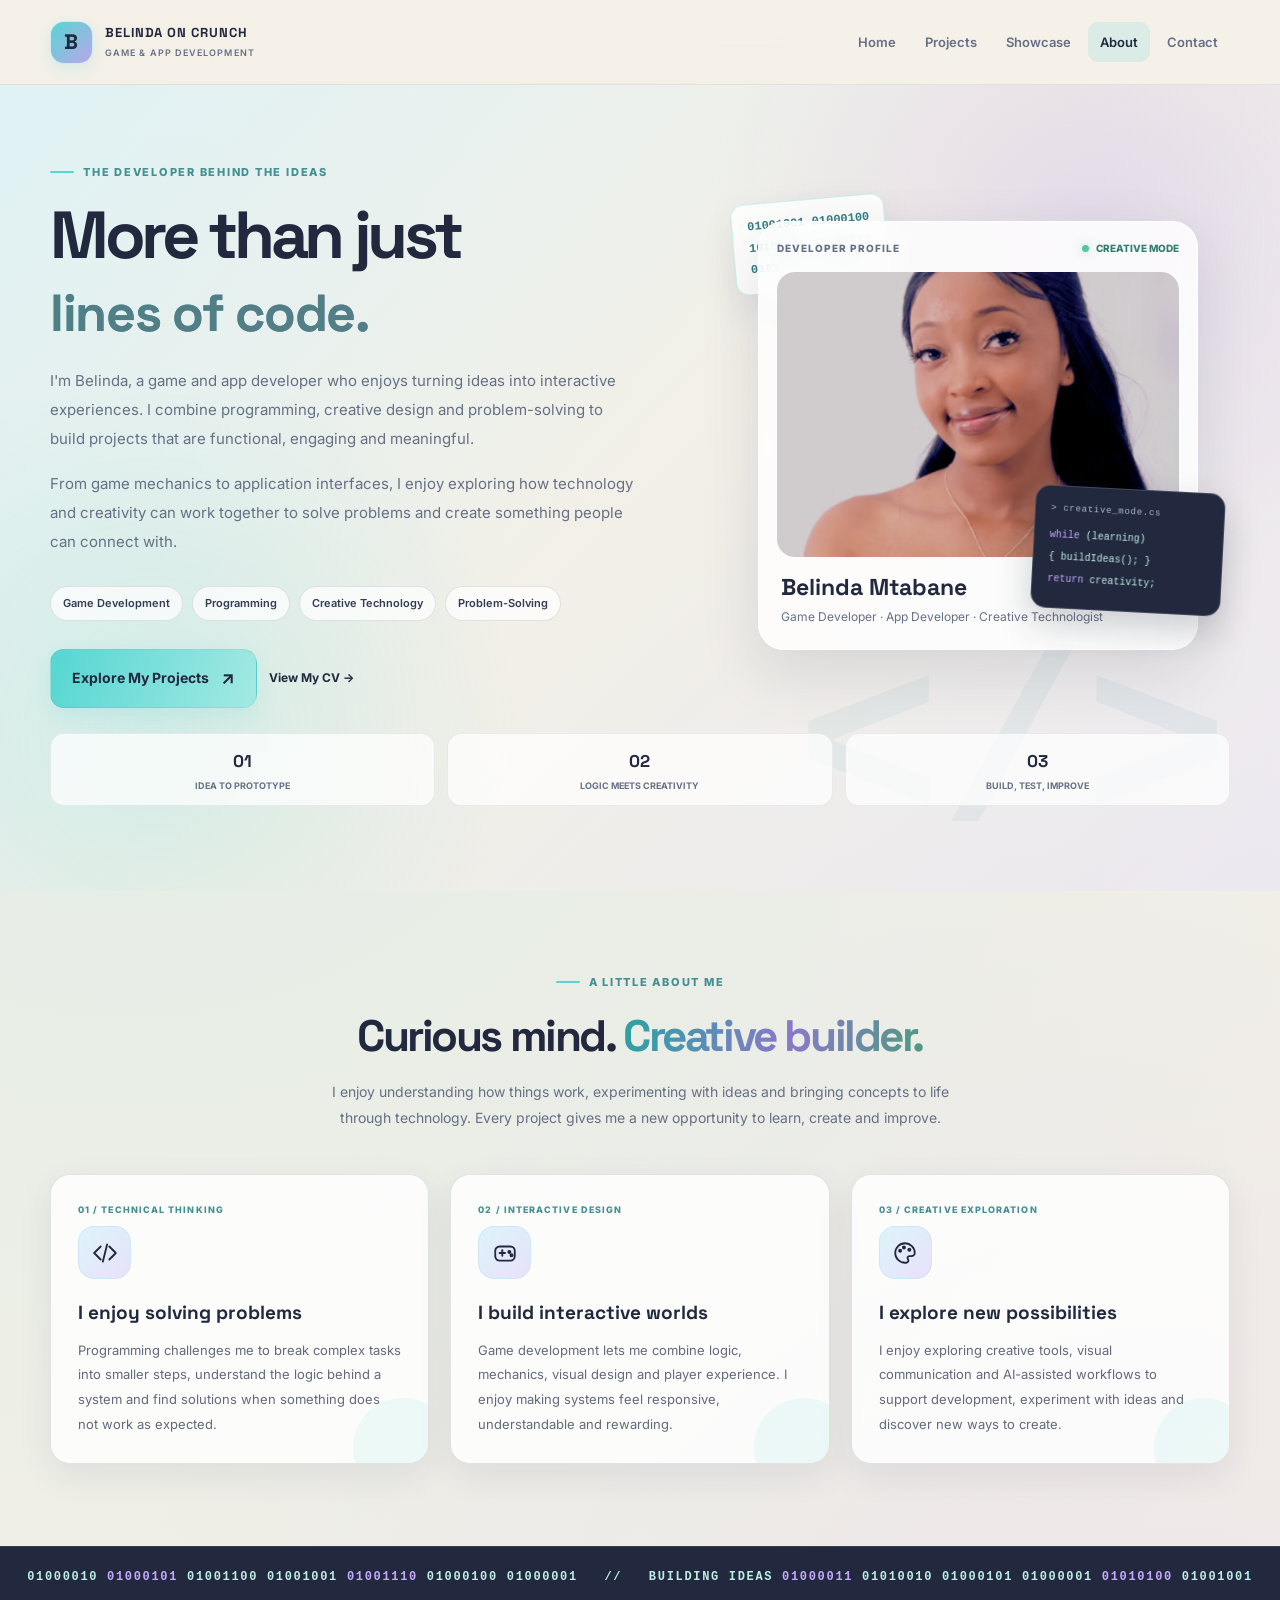
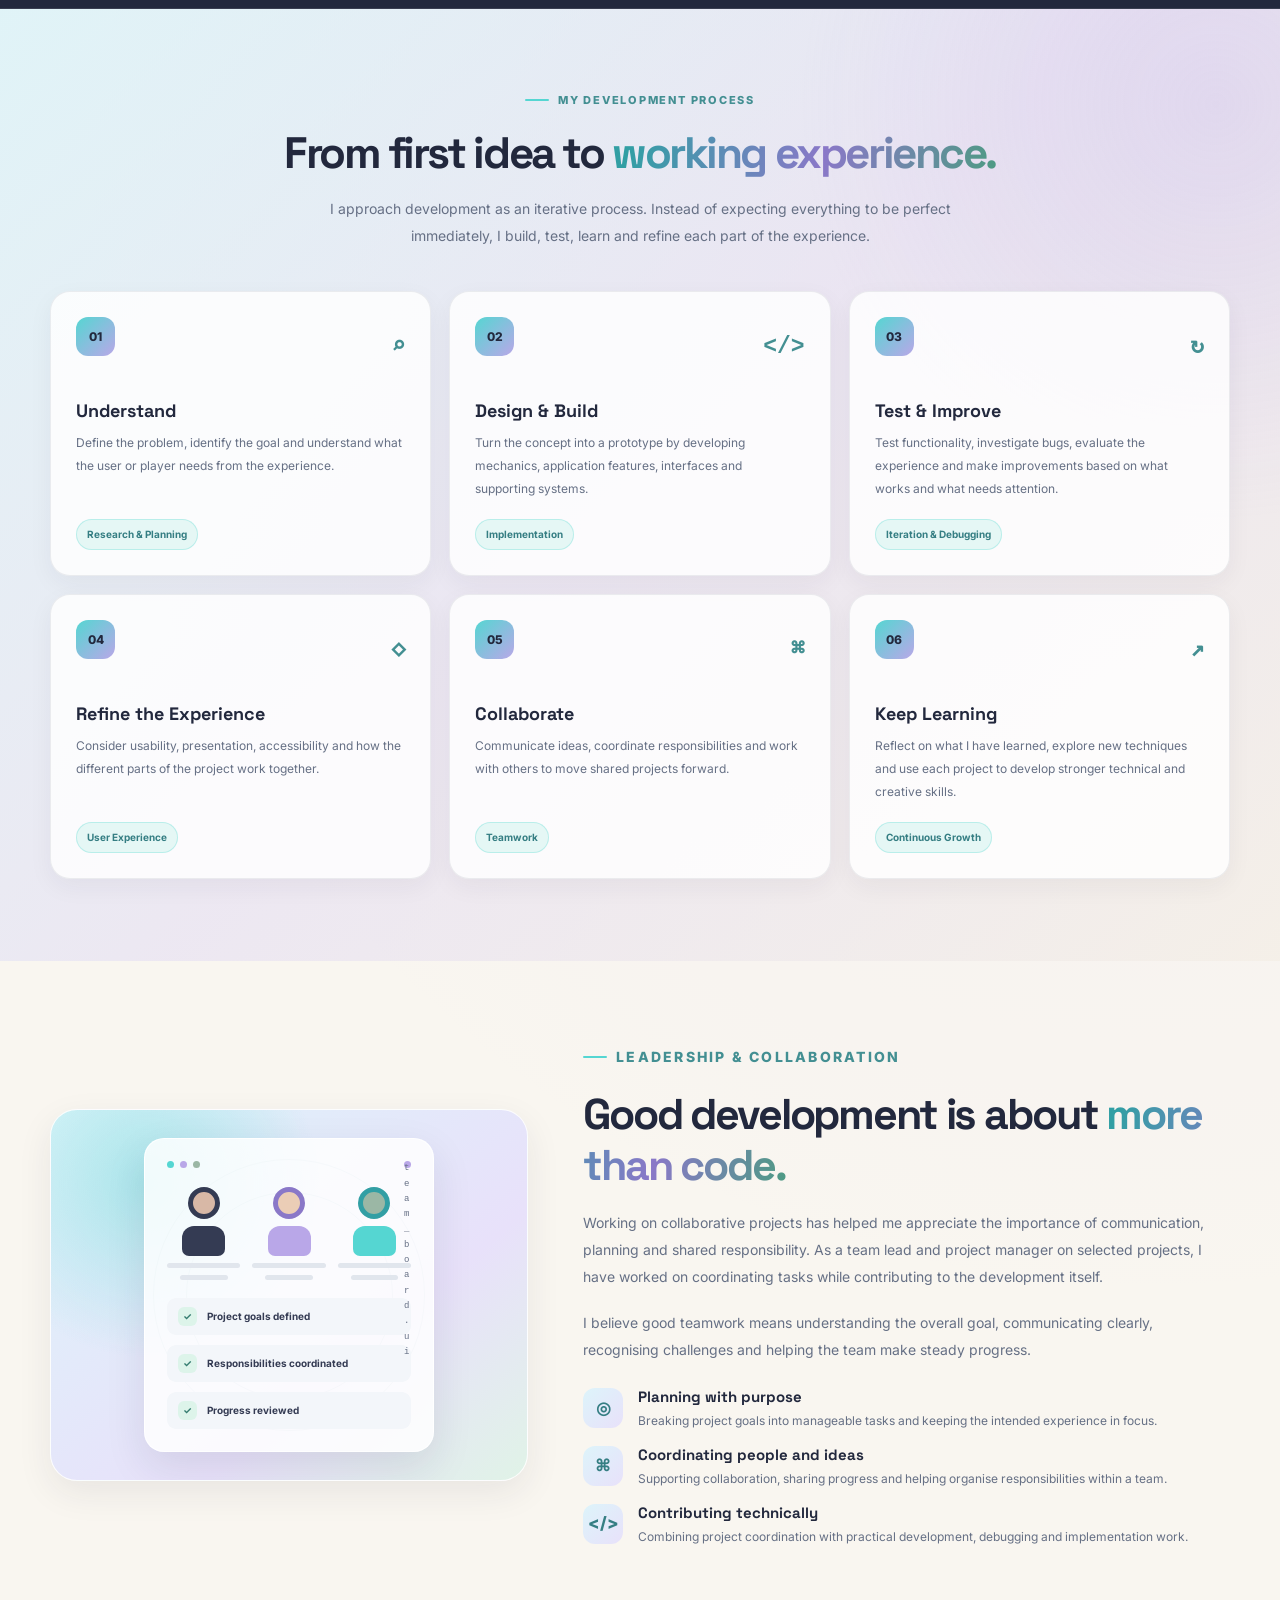
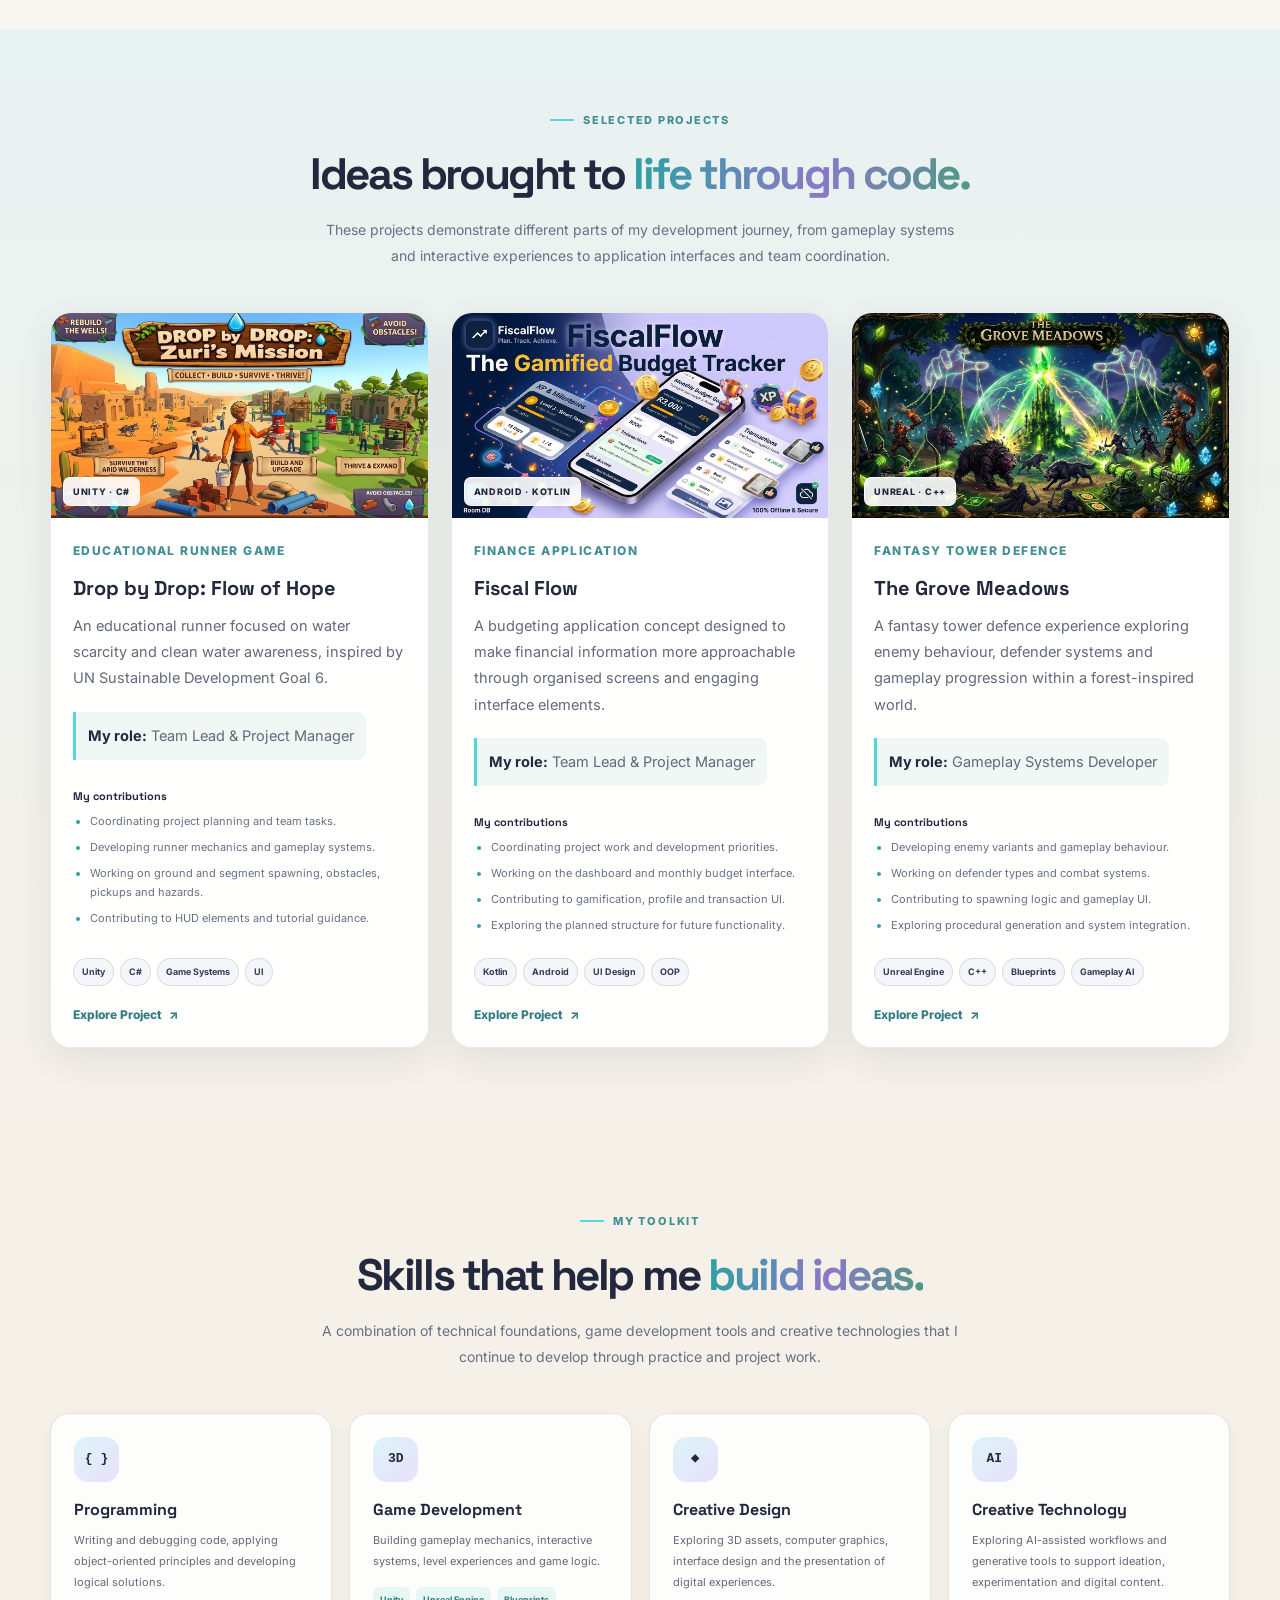
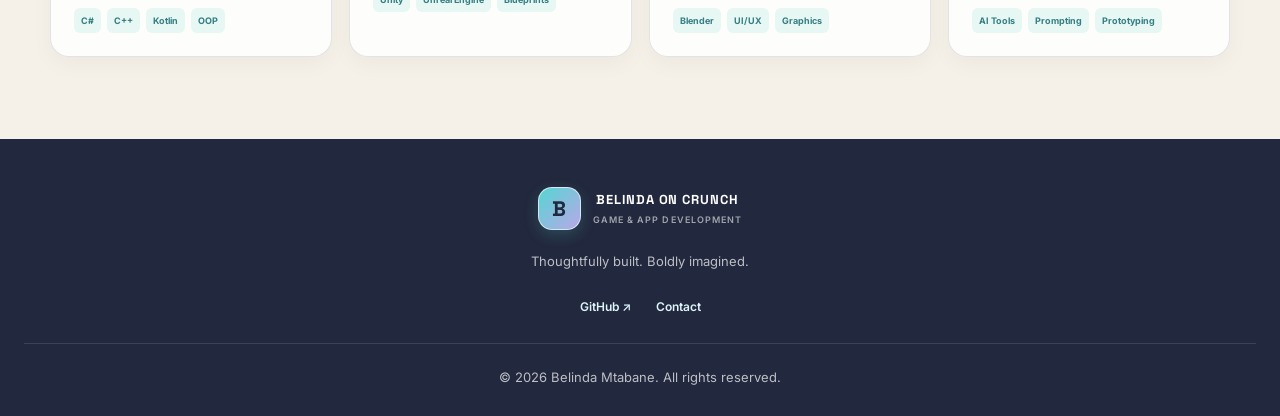
==== commit f3895232: "Update about.html" ====
--- a/about.html
+++ b/about.html
@@ -1204,7 +1204,7 @@
         <a href="showcase.html">Showcase</a>
         <a href="about.html" aria-current="page">About</a>
         <a href="contact.html">Contact</a>
-        <a href="cv.html">CV</a>
+        <!-- *** Removed: CV navigation link. -->
       </div>
 
     </nav>
@@ -2056,7 +2056,7 @@
       <div class="footer-links">
         <a href="https://github.com/BelindaMtabane" target="_blank" rel="noopener noreferrer">GitHub ↗</a>
         <a href="contact.html">Contact</a>
-        <a href="cv.html">CV</a>
+        <!-- *** Removed: CV navigation link. -->
       </div>
 
       <p class="copyright">
--- a/style.css
+++ b/style.css
@@ -3702,6 +3702,95 @@
         font-size: 1rem !important;
     }
 }
-
-
-
+/* *** PROJECTS PAGE HEADER FIX ONLY *** */
+
+.site-header {
+  position: sticky;
+  top: 0;
+  z-index: 1000;
+  width: 100%;
+}
+
+.site-header .navigation {
+  display: flex;
+  align-items: center;
+  justify-content: space-between;
+  gap: 24px;
+  width: min(var(--page-width), calc(100% - 48px));
+  margin: 0 auto;
+}
+
+.site-header .brand {
+  display: inline-flex;
+  flex-shrink: 0;
+  align-items: center;
+  gap: 12px;
+  text-decoration: none;
+}
+
+.site-header .brand > span:last-child {
+  display: flex;
+  flex-direction: column;
+}
+
+.site-header .brand small {
+  display: block;
+}
+
+.site-header .nav-links {
+  display: flex;
+  flex-wrap: wrap;
+  align-items: center;
+  justify-content: flex-end;
+  gap: 5px;
+  min-width: 0;
+}
+
+.site-header .nav-links a {
+  display: inline-flex;
+  align-items: center;
+  justify-content: center;
+  white-space: nowrap;
+}
+
+/* *** RESPONSIVE HEADER *** */
+@media (max-width: 1000px) {
+  .site-header .navigation {
+    flex-direction: column;
+    align-items: flex-start;
+    gap: 15px;
+    padding: 15px 0;
+  }
+
+  .site-header .nav-links {
+    width: 100%;
+    justify-content: flex-start;
+  }
+}
+
+@media (max-width: 600px) {
+  .site-header .navigation {
+    width: calc(100% - 32px);
+    gap: 12px;
+  }
+
+  .site-header .brand {
+    font-size: 12px;
+  }
+
+  .site-header .brand-mark {
+    width: 39px;
+    height: 39px;
+  }
+
+  .site-header .nav-links {
+    justify-content: flex-start;
+    gap: 4px;
+  }
+
+  .site-header .nav-links a {
+    padding: 7px 9px;
+    font-size: 11px;
+  }
+}
+
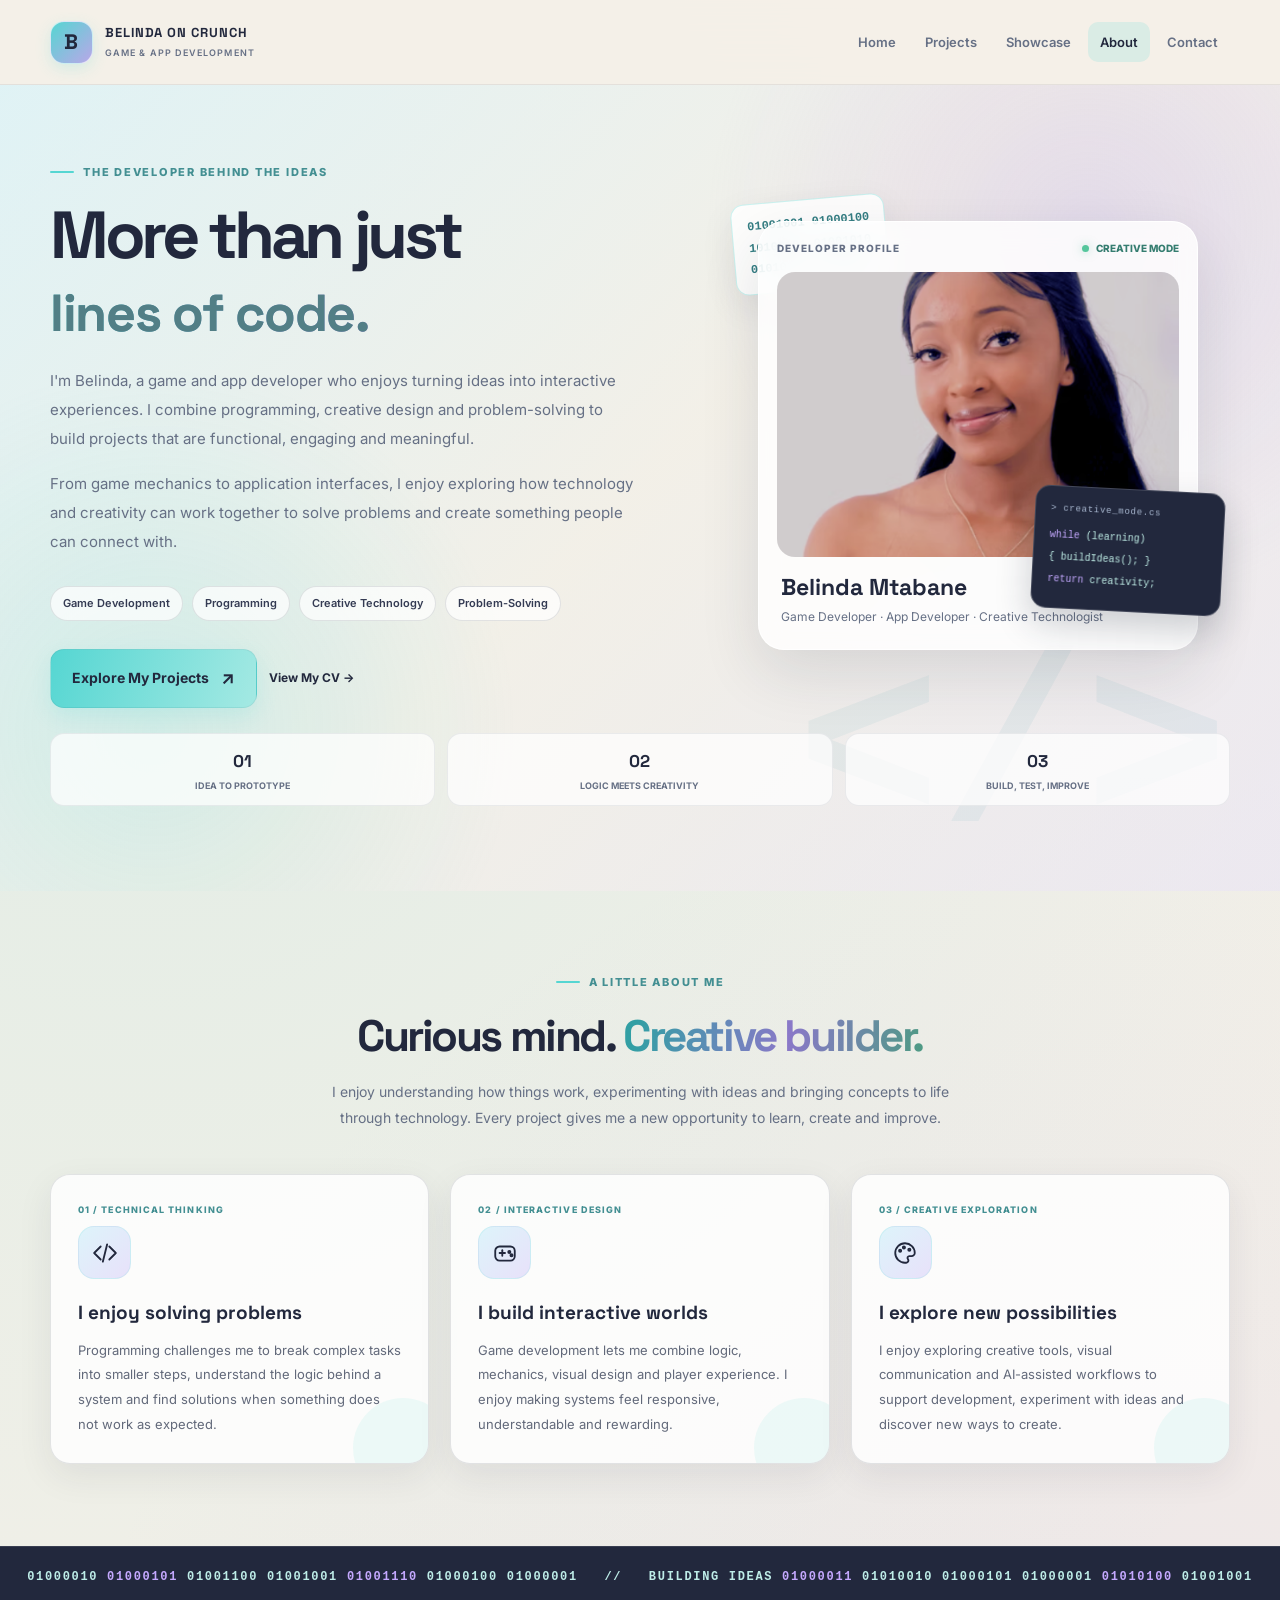
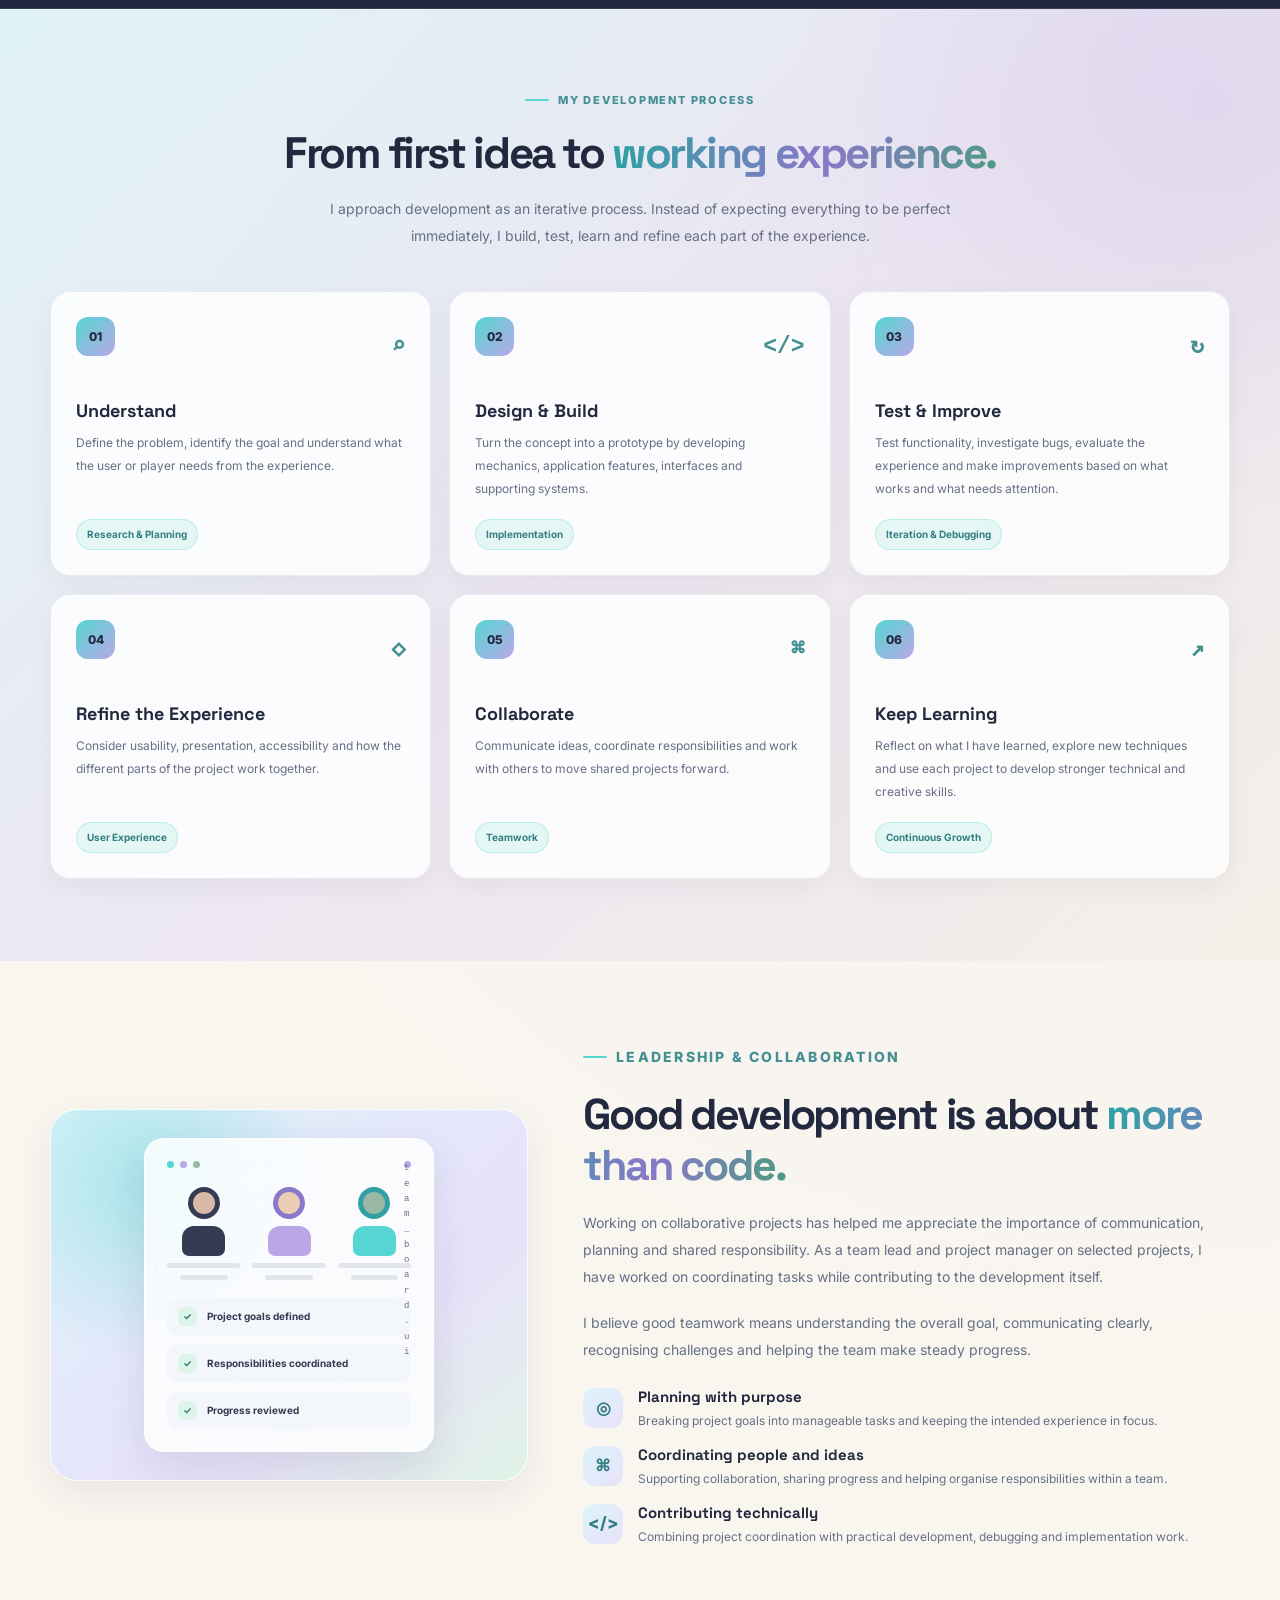
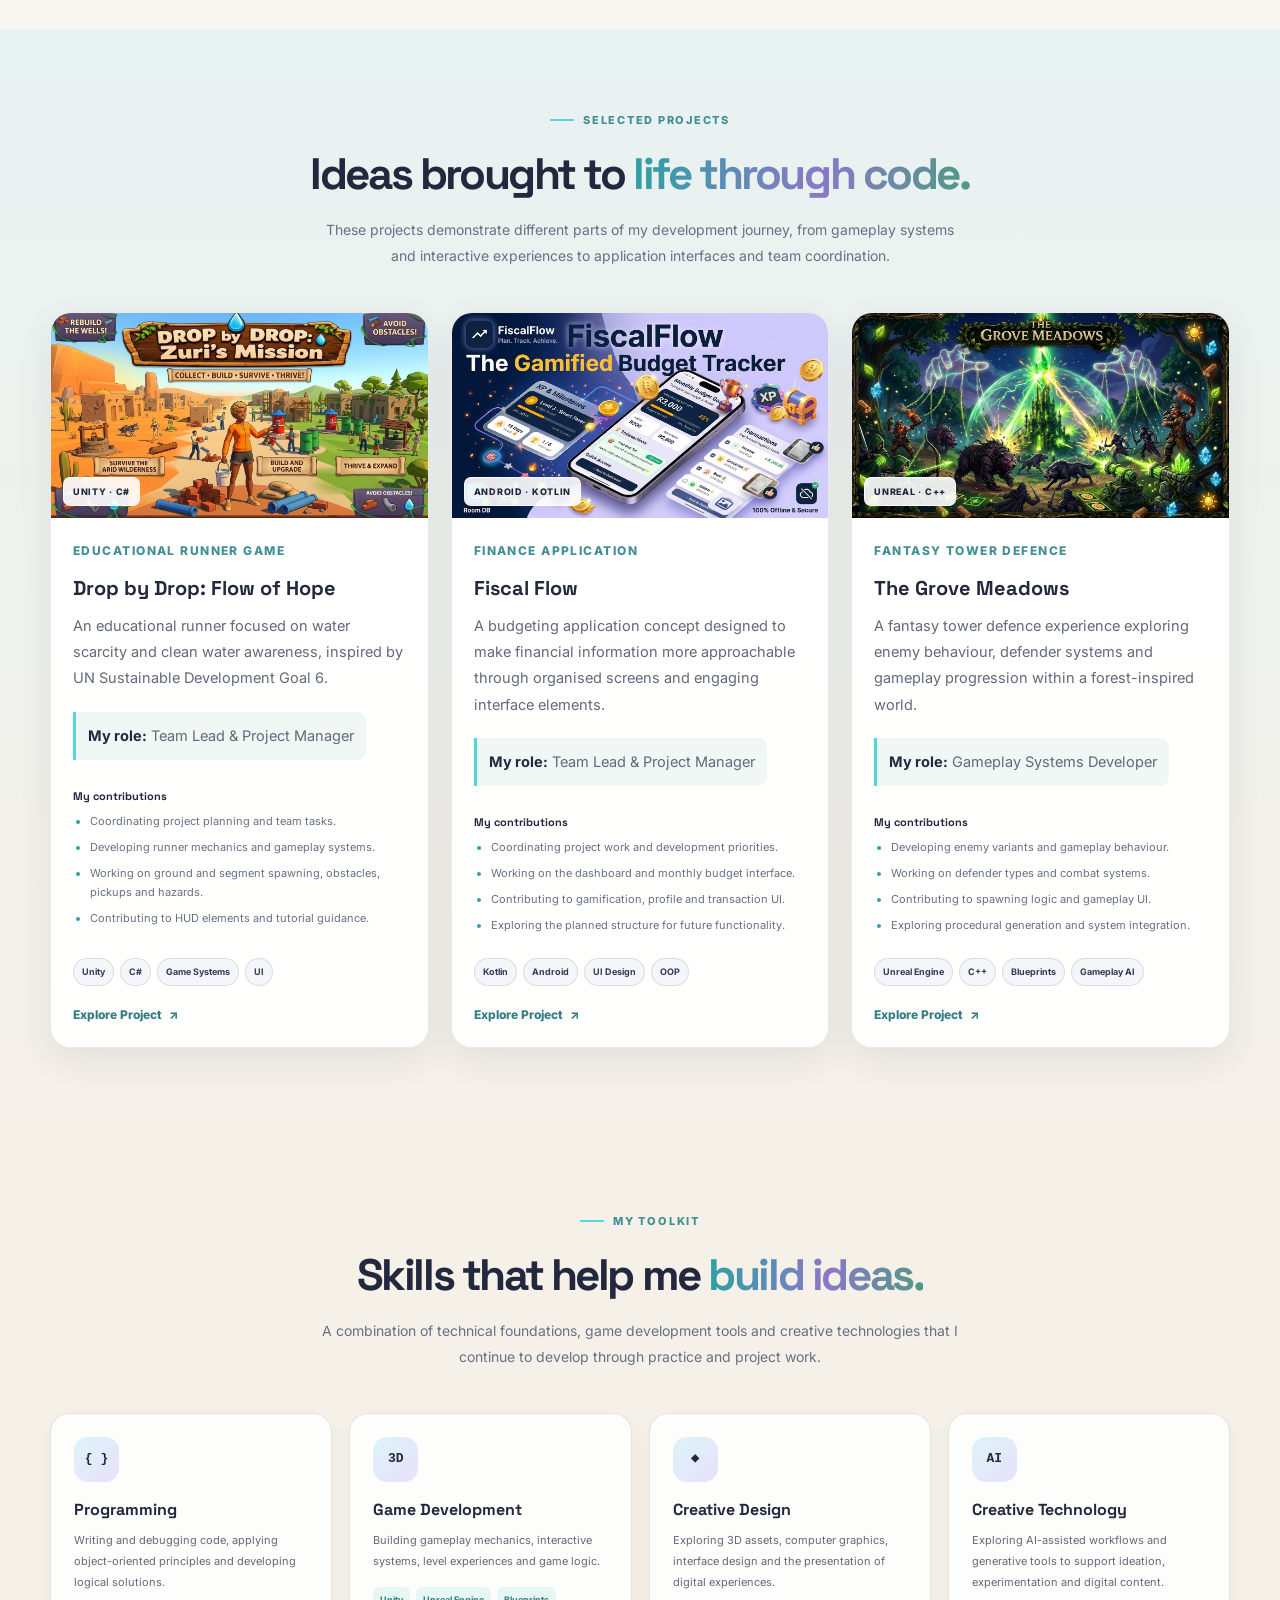
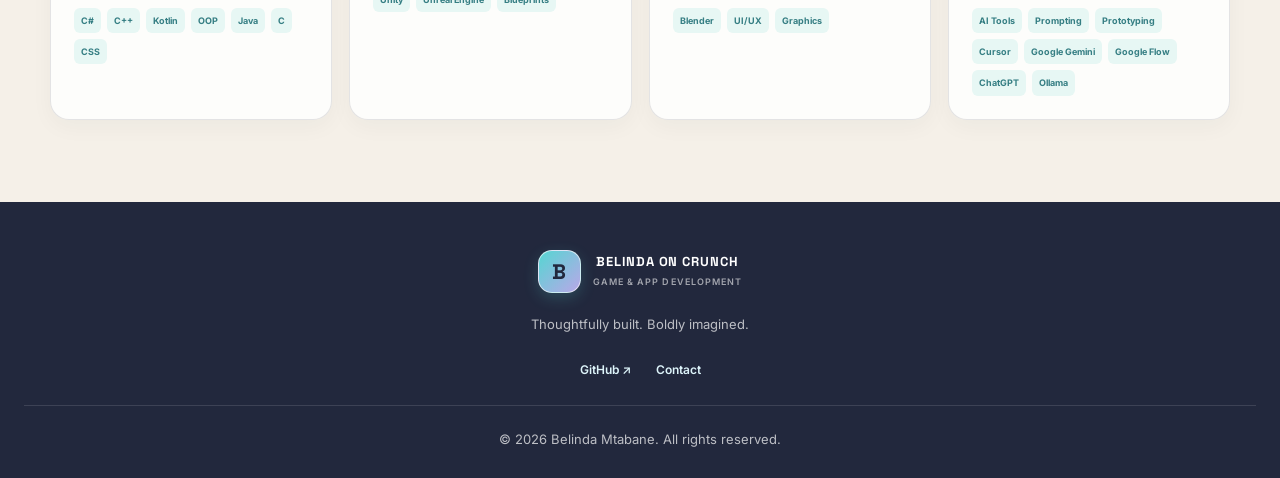
==== commit be7a8192: "Add programming languages and AI tools to about.html" ====
--- a/about.html
+++ b/about.html
@@ -1970,6 +1970,9 @@
               <span>C++</span>
               <span>Kotlin</span>
               <span>OOP</span>
+              <span>Java</span>
+              <span>C</span>
+               <span>CSS</span>
             </div>
           </article>
 
@@ -2030,6 +2033,11 @@
               <span>AI Tools</span>
               <span>Prompting</span>
               <span>Prototyping</span>
+               <span>Cursor</span>
+              <span>Google Gemini</span>
+              <span>Google Flow</span>
+              <span>ChatGPT</span>
+              <span>Ollama</span>
             </div>
           </article>
 
